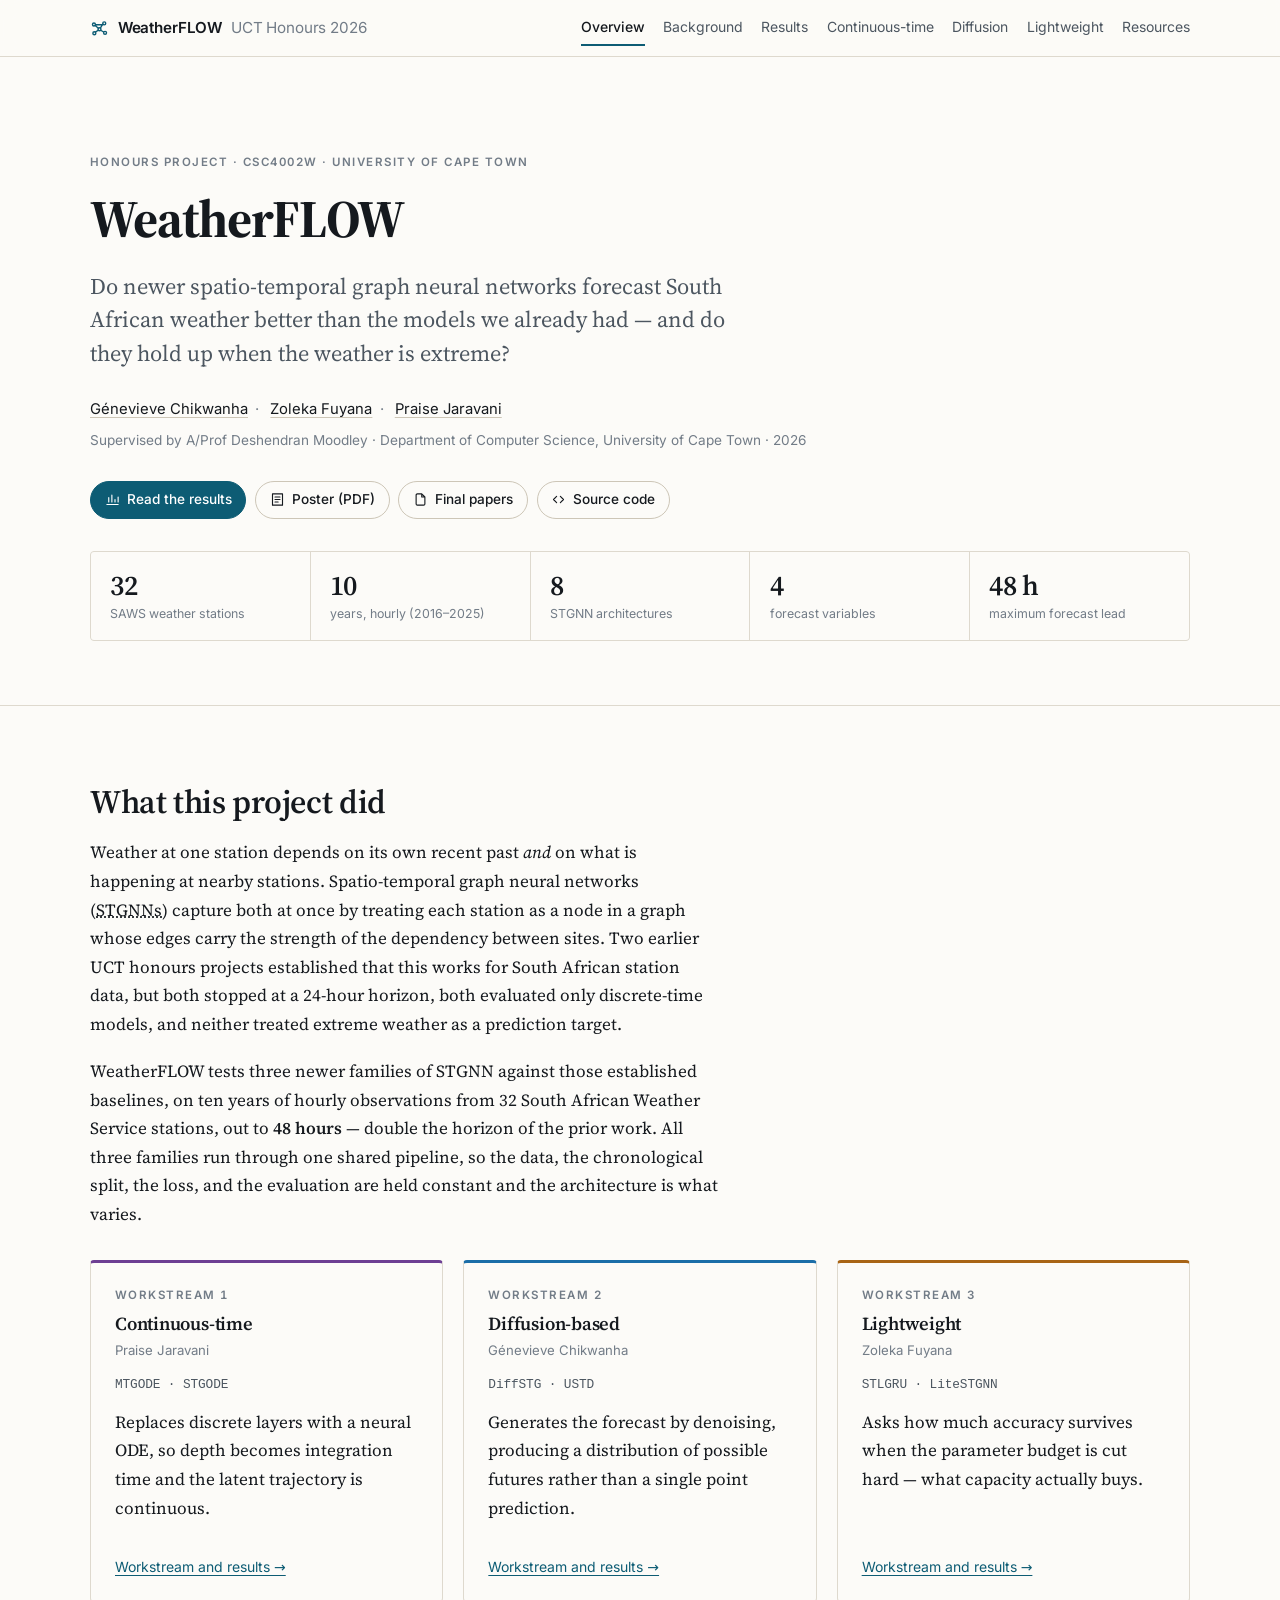
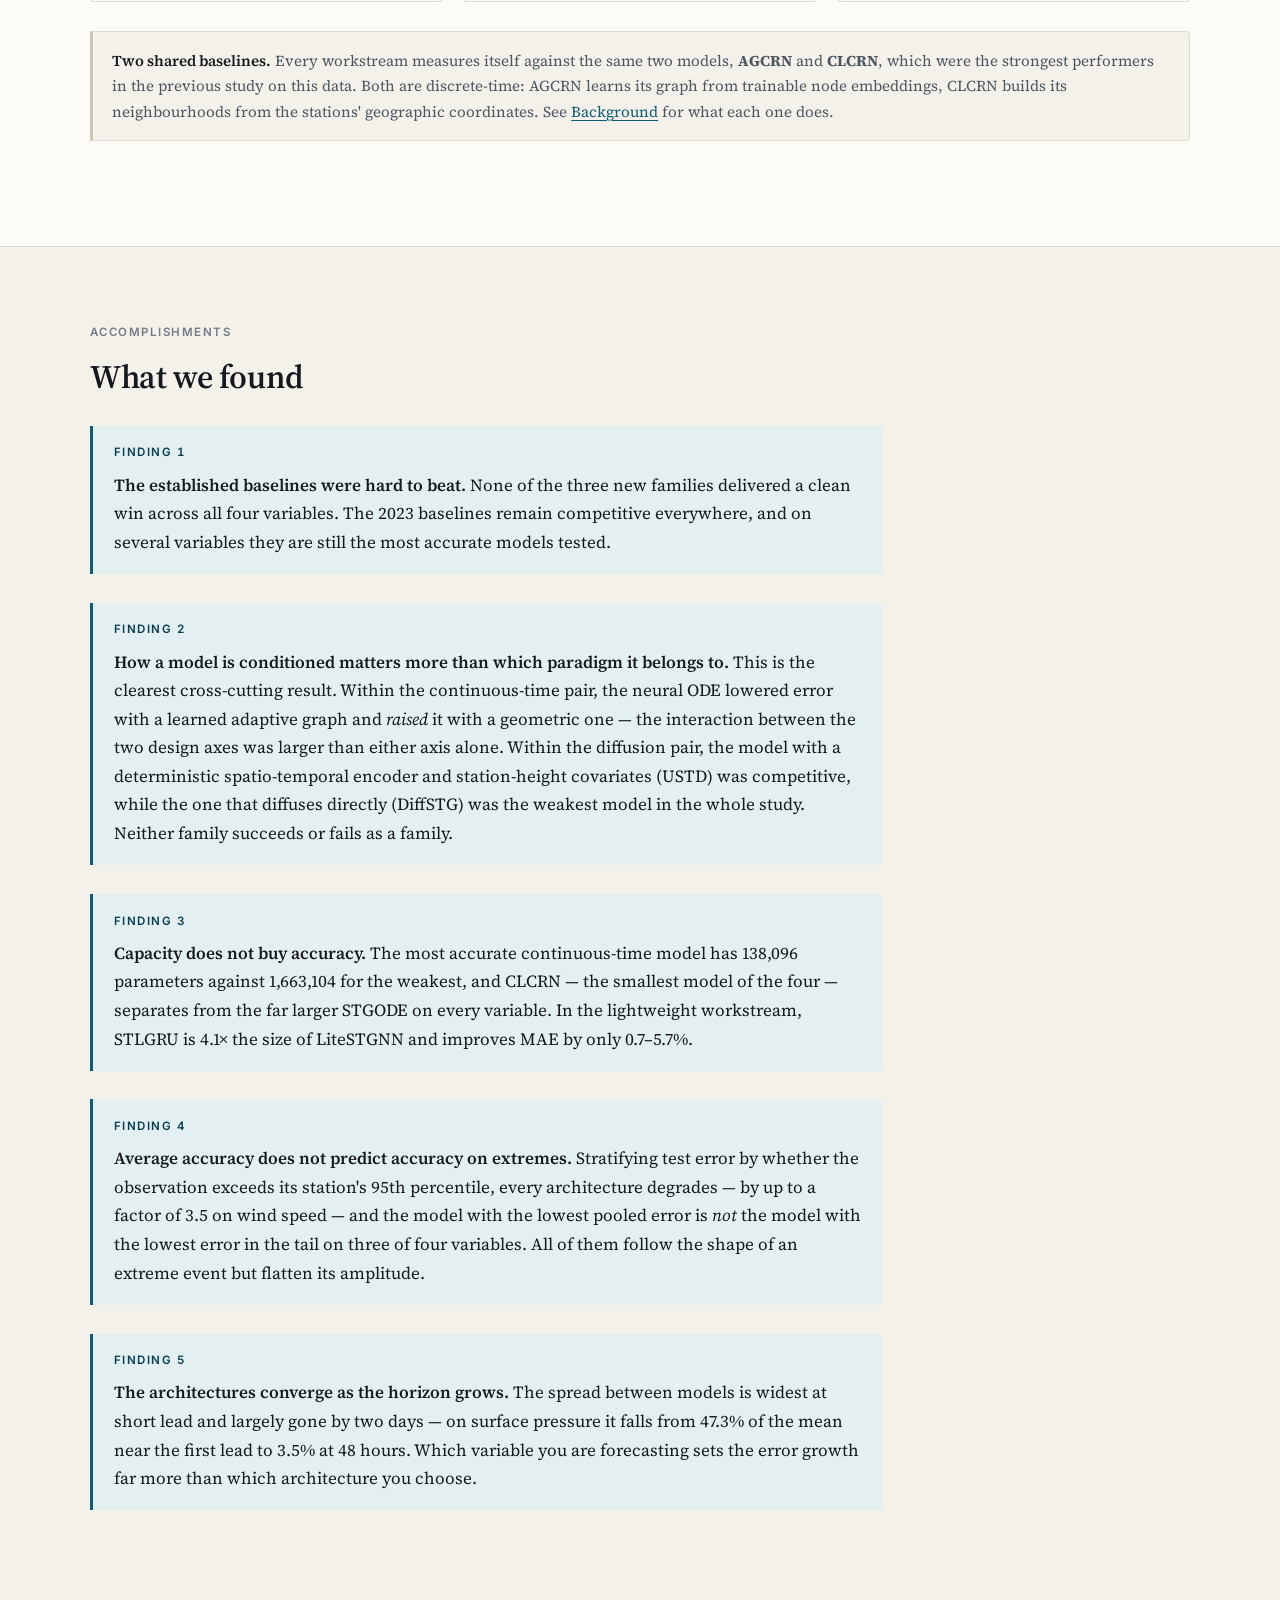
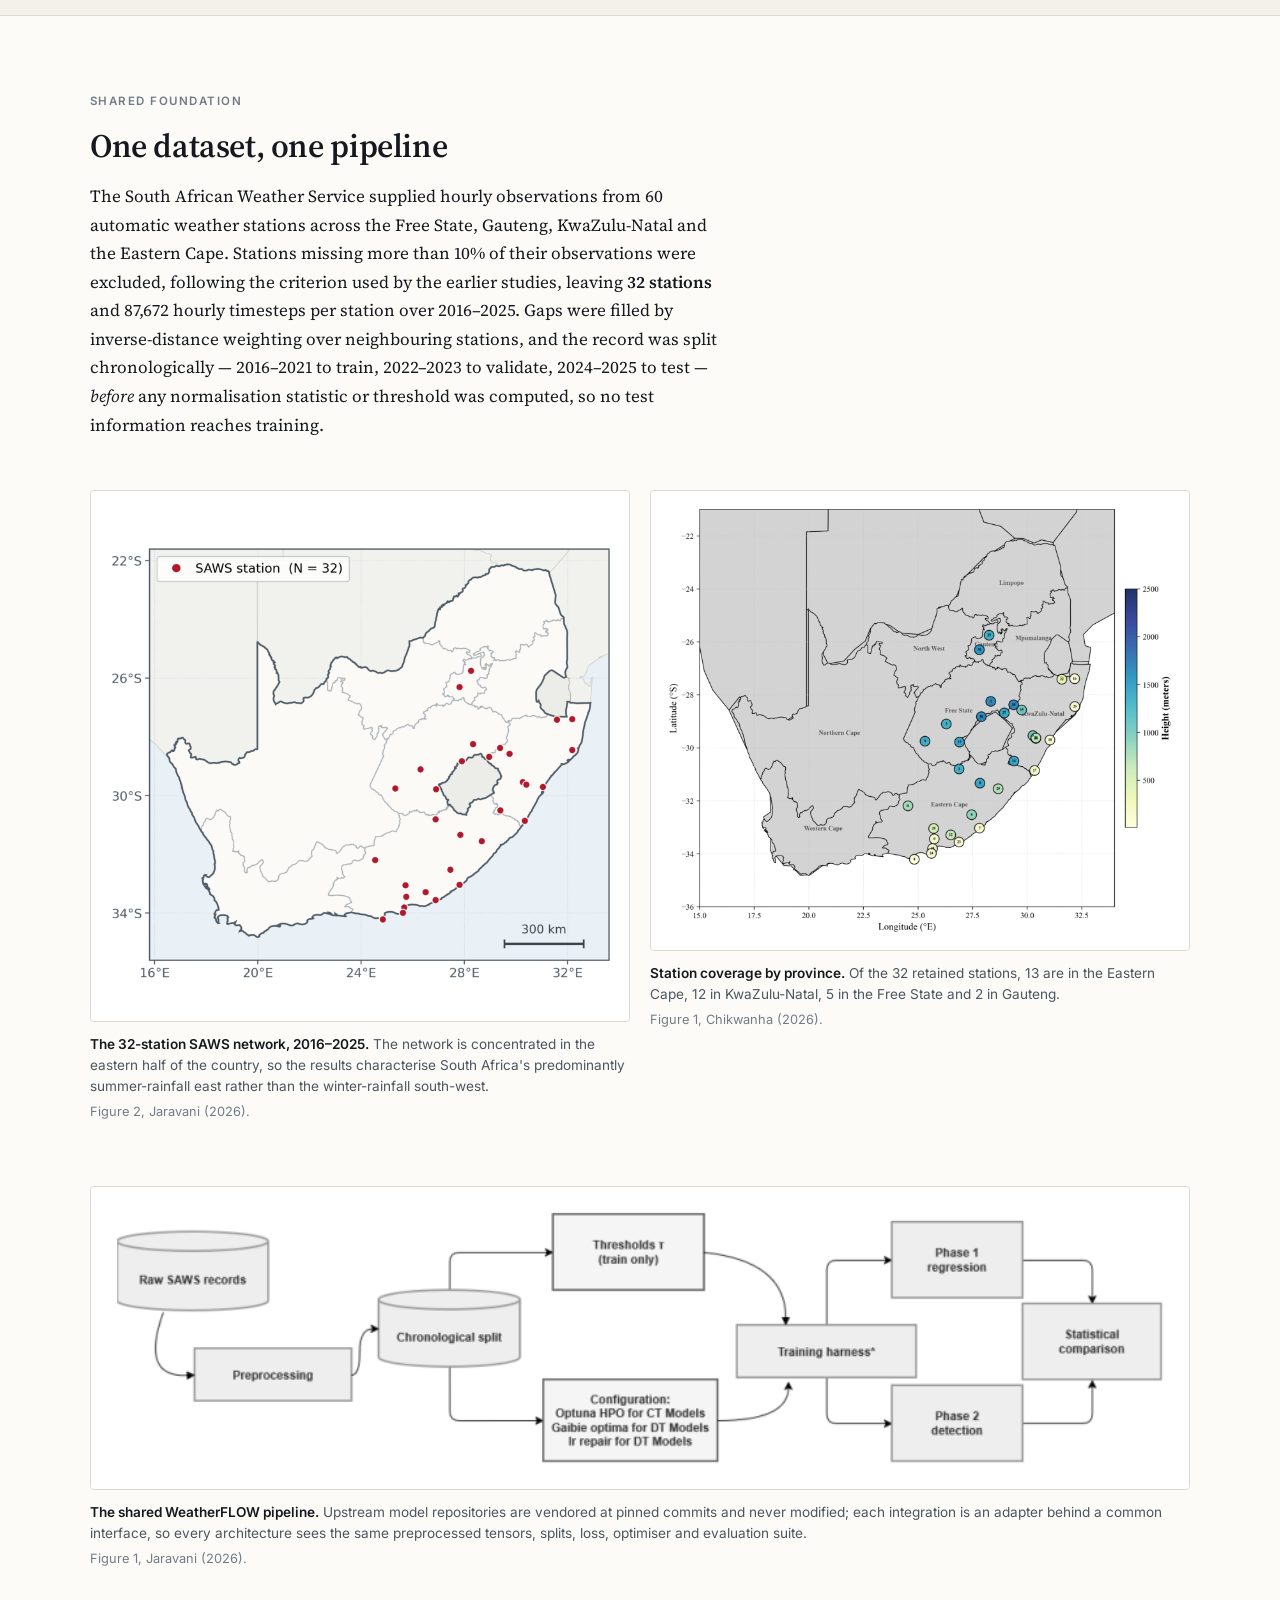
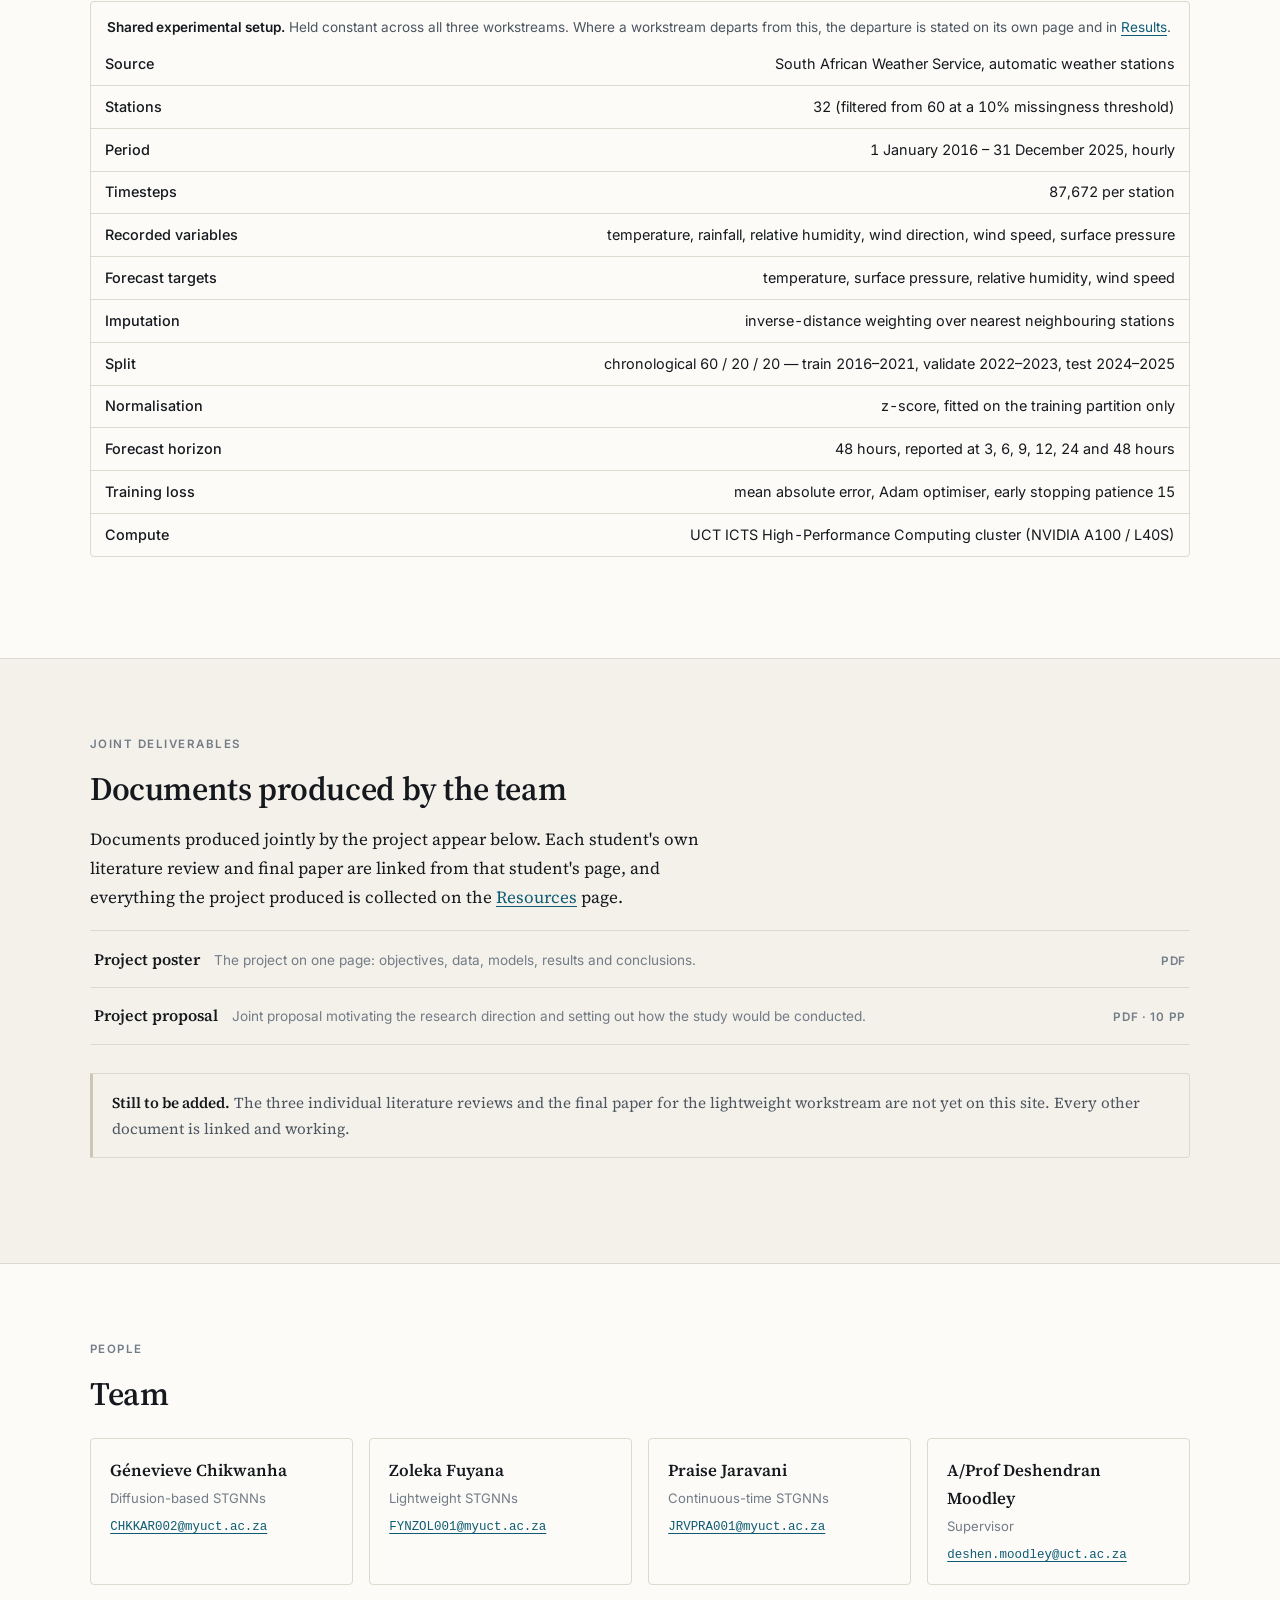
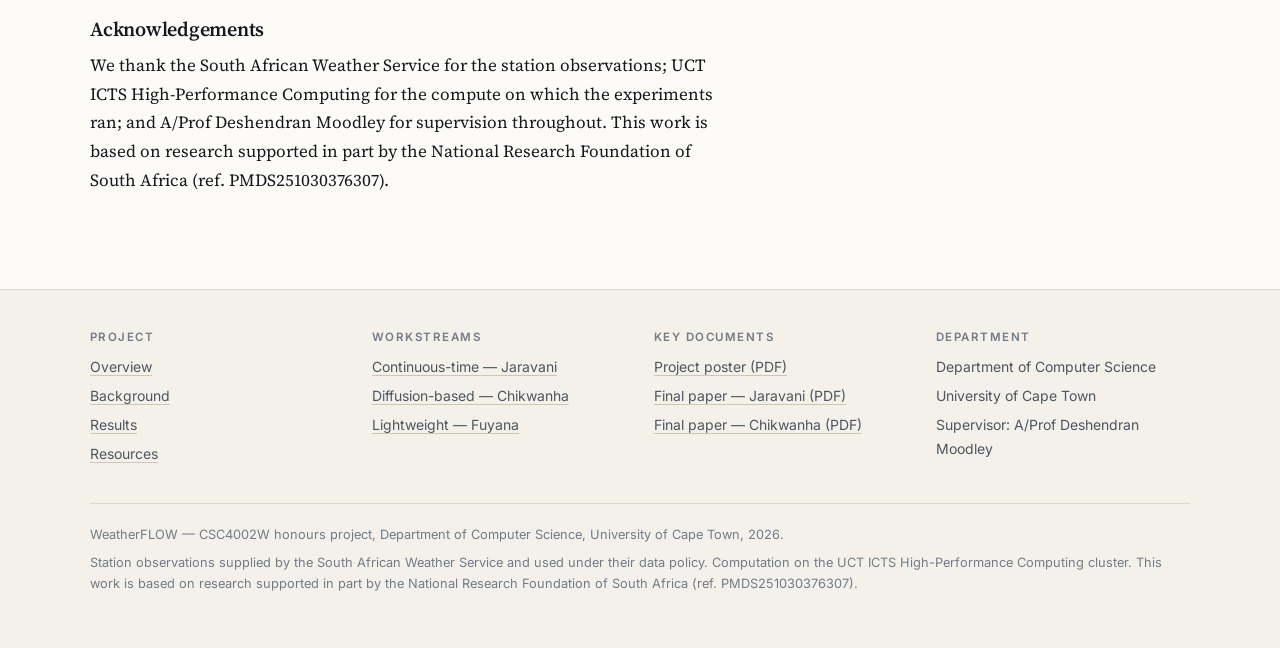
==== index.html @ 68e5608f "WeatherFLOW honours project website Seven-page static site: group overview, background and research " ====
<!DOCTYPE html>
<html lang="en">
<head>
<meta charset="utf-8">
<meta name="viewport" content="width=device-width, initial-scale=1">
<title>WeatherFLOW — Weather prediction using spatio-temporal graph neural networks</title>
<meta name="description" content="Honours project comparing continuous-time, diffusion-based and lightweight spatio-temporal graph neural networks for weather forecasting on South African weather-station data.">
<meta name="author" content="Génevieve Chikwanha, Zoleka Fuyana, Praise Jaravani">
<link rel="stylesheet" href="assets/css/main.css">
<link rel="icon" href="assets/img/favicon.svg" type="image/svg+xml">
</head>
<body>
<a class="skip-link" href="#main">Skip to content</a>
<header class="site-header">
<div class="wrap">
<a class="brand" href="index.html"><svg class="mark" viewBox="0 0 24 24" width="19" height="19" aria-hidden="true" focusable="false" fill="none" stroke="currentColor" stroke-width="1.7" stroke-linecap="round" stroke-linejoin="round"><circle cx="5" cy="7" r="1.9"/><circle cx="18" cy="5.5" r="1.9"/><circle cx="12" cy="13" r="1.9"/><circle cx="19" cy="17.5" r="1.9"/><circle cx="5.5" cy="18" r="1.9"/><path d="M6.6 8.2 10.6 11.8M16.2 6.4 13.2 11.3M13.5 14.2 17.2 16.4M10.4 14.2 6.8 16.6M6.9 7.3h9.3"/></svg><span>WeatherFLOW</span> <span class="sub">UCT&nbsp;Honours&nbsp;2026</span></a>
<nav class="site-nav" aria-label="Main">
<ul>
<li><a href="index.html" aria-current="page">Overview</a></li>
<li><a href="background.html">Background</a></li>
<li><a href="results.html">Results</a></li>
<li><a href="continuous-time.html">Continuous-time</a></li>
<li><a href="diffusion.html">Diffusion</a></li>
<li><a href="lightweight.html">Lightweight</a></li>
<li><a href="resources.html">Resources</a></li>
</ul>
</nav>
</div>
</header>
<main id="main">
<section class="hero">
<div class="wrap">
<p class="eyebrow">Honours project &middot; CSC4002W &middot; University of Cape Town</p>
<h1>WeatherFLOW</h1>
<p class="tagline">Do newer spatio-temporal graph neural networks forecast South
African weather better than the models we already had &mdash; and do they hold up
when the weather is extreme?</p>

<p class="byline">
<a href="diffusion.html">Génevieve Chikwanha</a><span class="sep">&middot;</span>
<a href="lightweight.html">Zoleka Fuyana</a><span class="sep">&middot;</span>
<a href="continuous-time.html">Praise Jaravani</a>
</p>
<p class="affil">Supervised by A/Prof Deshendran Moodley &middot; Department of
Computer Science, University of Cape Town &middot; 2026</p>

<ul class="pill-row">
<li><a class="pill primary" href="results.html">
<svg viewBox="0 0 24 24" fill="none" stroke="currentColor" stroke-width="1.8" stroke-linecap="round" stroke-linejoin="round" aria-hidden="true" focusable="false"><path d="M3 20h18M6 16V9M11 16V5M16 16v-4M21 16v-8"/></svg>
Read the results</a></li>
<li><a class="pill" href="assets/docs/weatherflow-poster.pdf">
<svg viewBox="0 0 24 24" fill="none" stroke="currentColor" stroke-width="1.8" stroke-linecap="round" stroke-linejoin="round" aria-hidden="true" focusable="false"><path d="M4 3h16v18H4zM8 8h8M8 12h8M8 16h5"/></svg>
Poster (PDF)</a></li>
<li><a class="pill" href="resources.html#papers">
<svg viewBox="0 0 24 24" fill="none" stroke="currentColor" stroke-width="1.8" stroke-linecap="round" stroke-linejoin="round" aria-hidden="true" focusable="false"><path d="M14 3H7a2 2 0 0 0-2 2v14a2 2 0 0 0 2 2h10a2 2 0 0 0 2-2V8zM14 3v5h5"/></svg>
Final papers</a></li>
<li><a class="pill" href="resources.html#code">
<svg viewBox="0 0 24 24" fill="none" stroke="currentColor" stroke-width="1.8" stroke-linecap="round" stroke-linejoin="round" aria-hidden="true" focusable="false"><path d="m9 17-5-5 5-5M15 7l5 5-5 5"/></svg>
Source code</a></li>
</ul>

<div class="stat-row">
<div class="stat"><span class="n">32</span><span class="l">SAWS weather stations</span></div>
<div class="stat"><span class="n">10</span><span class="l">years, hourly (2016&ndash;2025)</span></div>
<div class="stat"><span class="n">8</span><span class="l">STGNN architectures</span></div>
<div class="stat"><span class="n">4</span><span class="l">forecast variables</span></div>
<div class="stat"><span class="n">48 h</span><span class="l">maximum forecast lead</span></div>
</div>
</div>
</section>

<section>
<div class="wrap">
<div class="prose">
<h2>What this project did</h2>
<p>Weather at one station depends on its own recent past <em>and</em> on what is
happening at nearby stations. Spatio-temporal graph neural networks
(<abbr title="spatio-temporal graph neural networks">STGNNs</abbr>) capture both
at once by treating each station as a node in a graph whose edges carry the
strength of the dependency between sites. Two earlier UCT honours projects
established that this works for South African station data, but both stopped at
a 24-hour horizon, both evaluated only discrete-time models, and neither treated
extreme weather as a prediction target.</p>

<p>WeatherFLOW tests three newer families of STGNN against those established
baselines, on ten years of hourly observations from 32 South African Weather
Service stations, out to <strong>48 hours</strong> &mdash; double the horizon of
the prior work. All three families run through one shared pipeline, so the data,
the chronological split, the loss, and the evaluation are held constant and the
architecture is what varies.</p>
</div>

<div class="grid three" style="margin-top:2rem">
<article class="card work ct">
<p class="eyebrow" style="margin-bottom:.5rem">Workstream 1</p>
<h3>Continuous-time</h3>
<p class="who">Praise Jaravani</p>
<p class="models">MTGODE &middot; STGODE</p>
<p>Replaces discrete layers with a neural ODE, so depth becomes integration time
and the latent trajectory is continuous.</p>
<p class="more"><a href="continuous-time.html">Workstream and results &rarr;</a></p>
</article>

<article class="card work diff">
<p class="eyebrow" style="margin-bottom:.5rem">Workstream 2</p>
<h3>Diffusion-based</h3>
<p class="who">Génevieve Chikwanha</p>
<p class="models">DiffSTG &middot; USTD</p>
<p>Generates the forecast by denoising, producing a distribution of possible
futures rather than a single point prediction.</p>
<p class="more"><a href="diffusion.html">Workstream and results &rarr;</a></p>
</article>

<article class="card work light">
<p class="eyebrow" style="margin-bottom:.5rem">Workstream 3</p>
<h3>Lightweight</h3>
<p class="who">Zoleka Fuyana</p>
<p class="models">STLGRU &middot; LiteSTGNN</p>
<p>Asks how much accuracy survives when the parameter budget is cut hard &mdash;
what capacity actually buys.</p>
<p class="more"><a href="lightweight.html">Workstream and results &rarr;</a></p>
</article>
</div>

<div class="note">
<p><strong>Two shared baselines.</strong> Every workstream measures itself against
the same two models, <b>AGCRN</b> and <b>CLCRN</b>, which were the strongest
performers in the previous study on this data. Both are discrete-time: AGCRN
learns its graph from trainable node embeddings, CLCRN builds its neighbourhoods
from the stations' geographic coordinates. See
<a href="background.html#baselines">Background</a> for what each one does.</p>
</div>
</div>
</section>

<section class="band">
<div class="wrap">
<p class="eyebrow">Accomplishments</p>
<h2>What we found</h2>
<div class="prose-wide">

<div class="finding">
<p class="eyebrow">Finding 1</p>
<p><strong>The established baselines were hard to beat.</strong> None of the three
new families delivered a clean win across all four variables. The 2023
baselines remain competitive everywhere, and on several variables they are still
the most accurate models tested.</p>
</div>

<div class="finding">
<p class="eyebrow">Finding 2</p>
<p><strong>How a model is conditioned matters more than which paradigm it
belongs to.</strong> This is the clearest cross-cutting result. Within the
continuous-time pair, the neural ODE lowered error with a learned adaptive graph
and <em>raised</em> it with a geometric one &mdash; the interaction between the two
design axes was larger than either axis alone. Within the diffusion pair, the
model with a deterministic spatio-temporal encoder and station-height covariates
(USTD) was competitive, while the one that diffuses directly (DiffSTG) was the
weakest model in the whole study. Neither family succeeds or fails as a family.</p>
</div>

<div class="finding">
<p class="eyebrow">Finding 3</p>
<p><strong>Capacity does not buy accuracy.</strong> The most accurate
continuous-time model has 138,096 parameters against 1,663,104 for the weakest,
and CLCRN &mdash; the smallest model of the four &mdash; separates from the far
larger STGODE on every variable. In the lightweight workstream, STLGRU is 4.1&times;
the size of LiteSTGNN and improves MAE by only 0.7&ndash;5.7%.</p>
</div>

<div class="finding">
<p class="eyebrow">Finding 4</p>
<p><strong>Average accuracy does not predict accuracy on extremes.</strong>
Stratifying test error by whether the observation exceeds its station's 95th
percentile, every architecture degrades &mdash; by up to a factor of 3.5 on wind
speed &mdash; and the model with the lowest pooled error is <em>not</em> the model
with the lowest error in the tail on three of four variables. All of them follow
the shape of an extreme event but flatten its amplitude.</p>
</div>

<div class="finding">
<p class="eyebrow">Finding 5</p>
<p><strong>The architectures converge as the horizon grows.</strong> The spread
between models is widest at short lead and largely gone by two days &mdash; on
surface pressure it falls from 47.3% of the mean near the first lead to 3.5% at
48 hours. Which variable you are forecasting sets the error growth far more than
which architecture you choose.</p>
</div>

</div>
</div>
</section>

<section>
<div class="wrap">
<p class="eyebrow">Shared foundation</p>
<h2>One dataset, one pipeline</h2>
<div class="prose">
<p>The South African Weather Service supplied hourly observations from 60
automatic weather stations across the Free State, Gauteng, KwaZulu-Natal and the
Eastern Cape. Stations missing more than 10% of their observations were excluded,
following the criterion used by the earlier studies, leaving <strong>32
stations</strong> and 87,672 hourly timesteps per station over 2016&ndash;2025.
Gaps were filled by inverse-distance weighting over neighbouring stations, and
the record was split chronologically &mdash; 2016&ndash;2021 to train,
2022&ndash;2023 to validate, 2024&ndash;2025 to test &mdash; <em>before</em> any
normalisation statistic or threshold was computed, so no test information reaches
training.</p>
</div>

<div class="grid two">
<figure>
<img src="assets/img/figures/jaravani-fig2.png" width="842" height="830"
  alt="Map of South Africa with 32 weather-station markers concentrated in the eastern half of the country, across the Free State, Gauteng, KwaZulu-Natal and the Eastern Cape.">
<figcaption><b>The 32-station SAWS network, 2016&ndash;2025.</b> The network is
concentrated in the eastern half of the country, so the results characterise
South Africa's predominantly summer-rainfall east rather than the winter-rainfall
south-west.
<span class="src">Figure 2, Jaravani (2026).</span></figcaption>
</figure>

<figure>
<img src="assets/img/figures/chikwanha-fig1.png" width="842" height="719"
  alt="Map showing the provinces covered by the SAWS dataset with each retained weather station marked.">
<figcaption><b>Station coverage by province.</b> Of the 32 retained stations, 13
are in the Eastern Cape, 12 in KwaZulu-Natal, 5 in the Free State and 2 in
Gauteng.
<span class="src">Figure 1, Chikwanha (2026).</span></figcaption>
</figure>
</div>

<figure>
<img src="assets/img/figures/jaravani-fig1.png" width="842" height="232"
  alt="Flow diagram: raw SAWS records feed preprocessing, then a chronological split, which feeds both extreme-event thresholds computed on training data only and model configuration, both of which feed a shared training harness that runs Phase 1 regression and Phase 2 detection before statistical comparison.">
<figcaption><b>The shared WeatherFLOW pipeline.</b> Upstream model repositories
are vendored at pinned commits and never modified; each integration is an adapter
behind a common interface, so every architecture sees the same preprocessed
tensors, splits, loss, optimiser and evaluation suite.
<span class="src">Figure 1, Jaravani (2026).</span></figcaption>
</figure>

<div class="table-scroll">
<table>
<caption><b>Shared experimental setup.</b> Held constant across all three
workstreams. Where a workstream departs from this, the departure is stated on
its own page and in <a href="results.html#protocols">Results</a>.</caption>
<tbody>
<tr><th scope="row">Source</th><td>South African Weather Service, automatic weather stations</td></tr>
<tr><th scope="row">Stations</th><td>32 (filtered from 60 at a 10% missingness threshold)</td></tr>
<tr><th scope="row">Period</th><td>1 January 2016 &ndash; 31 December 2025, hourly</td></tr>
<tr><th scope="row">Timesteps</th><td>87,672 per station</td></tr>
<tr><th scope="row">Recorded variables</th><td>temperature, rainfall, relative humidity, wind direction, wind speed, surface pressure</td></tr>
<tr><th scope="row">Forecast targets</th><td>temperature, surface pressure, relative humidity, wind speed</td></tr>
<tr><th scope="row">Imputation</th><td>inverse-distance weighting over nearest neighbouring stations</td></tr>
<tr><th scope="row">Split</th><td>chronological 60 / 20 / 20 &mdash; train 2016&ndash;2021, validate 2022&ndash;2023, test 2024&ndash;2025</td></tr>
<tr><th scope="row">Normalisation</th><td>z-score, fitted on the training partition only</td></tr>
<tr><th scope="row">Forecast horizon</th><td>48 hours, reported at 3, 6, 9, 12, 24 and 48 hours</td></tr>
<tr><th scope="row">Training loss</th><td>mean absolute error, Adam optimiser, early stopping patience 15</td></tr>
<tr><th scope="row">Compute</th><td>UCT ICTS High-Performance Computing cluster (NVIDIA A100 / L40S)</td></tr>
</tbody>
</table>
</div>
</div>
</section>

<section class="band" id="documents">
<div class="wrap">
<p class="eyebrow">Joint deliverables</p>
<h2>Documents produced by the team</h2>
<div class="prose">
<p>Documents produced jointly by the project appear below. Each student's own
literature review and final paper are linked from that student's page, and
everything the project produced is collected on the
<a href="resources.html">Resources</a> page.</p>
</div>

<ul class="doclist">
<li><a href="assets/docs/weatherflow-poster.pdf">
  <span class="t">Project poster</span>
  <span class="d">The project on one page: objectives, data, models, results and conclusions.</span>
  <span class="meta">PDF</span></a></li>
<li><a href="assets/docs/project-proposal.pdf">
  <span class="t">Project proposal</span>
  <span class="d">Joint proposal motivating the research direction and setting out how the study would be conducted.</span>
  <span class="meta">PDF &middot; 10 pp</span></a></li>
</ul>

<div class="note">
<p><strong>Still to be added.</strong> The three individual literature reviews
and the final paper for the lightweight workstream are not yet on this site.
Every other document is linked and working.</p>
</div>
</div>
</section>

<section id="team">
<div class="wrap">
<p class="eyebrow">People</p>
<h2>Team</h2>
<ul class="people">
<li><span class="nm">Génevieve Chikwanha</span>
    <span class="rl">Diffusion-based STGNNs</span>
    <a class="em" href="mailto:CHKKAR002@myuct.ac.za">CHKKAR002@myuct.ac.za</a></li>
<li><span class="nm">Zoleka Fuyana</span>
    <span class="rl">Lightweight STGNNs</span>
    <a class="em" href="mailto:FYNZOL001@myuct.ac.za">FYNZOL001@myuct.ac.za</a></li>
<li><span class="nm">Praise Jaravani</span>
    <span class="rl">Continuous-time STGNNs</span>
    <a class="em" href="mailto:JRVPRA001@myuct.ac.za">JRVPRA001@myuct.ac.za</a></li>
<li><span class="nm">A/Prof Deshendran Moodley</span>
    <span class="rl">Supervisor</span>
    <a class="em" href="mailto:deshen.moodley@uct.ac.za">deshen.moodley@uct.ac.za</a></li>
</ul>

<div class="prose" style="margin-top:2rem">
<h3>Acknowledgements</h3>
<p>We thank the South African Weather Service for the station observations; UCT
ICTS High-Performance Computing for the compute on which the experiments ran; and
A/Prof Deshendran Moodley for supervision throughout. This work is based on
research supported in part by the National Research Foundation of South Africa
(ref. PMDS251030376307).</p>
</div>
</div>
</section>
</main>
<footer class="site-footer">
<div class="wrap">
<div class="cols">
<div>
<h2>Project</h2>
<ul>
<li><a href="index.html">Overview</a></li>
<li><a href="background.html">Background</a></li>
<li><a href="results.html">Results</a></li>
<li><a href="resources.html">Resources</a></li>
</ul>
</div>
<div>
<h2>Workstreams</h2>
<ul>
<li><a href="continuous-time.html">Continuous-time &mdash; Jaravani</a></li>
<li><a href="diffusion.html">Diffusion-based &mdash; Chikwanha</a></li>
<li><a href="lightweight.html">Lightweight &mdash; Fuyana</a></li>
</ul>
</div>
<div>
<h2>Key documents</h2>
<ul>
<li><a href="assets/docs/weatherflow-poster.pdf">Project poster (PDF)</a></li>
<li><a href="assets/docs/final-paper-jaravani.pdf">Final paper &mdash; Jaravani (PDF)</a></li>
<li><a href="assets/docs/final-paper-chikwanha.pdf">Final paper &mdash; Chikwanha (PDF)</a></li>
</ul>
</div>
<div>
<h2>Department</h2>
<ul>
<li>Department of Computer Science</li>
<li>University of Cape Town</li>
<li>Supervisor: A/Prof Deshendran Moodley</li>
</ul>
</div>
</div>
<div class="colophon">
<p>WeatherFLOW &mdash; CSC4002W honours project, Department of Computer Science,
University of Cape Town, 2026.</p>
<p>Station observations supplied by the South African Weather Service and used
under their data policy. Computation on the UCT ICTS High-Performance Computing
cluster. This work is based on research supported in part by the National
Research Foundation of South Africa (ref. PMDS251030376307).</p>
</div>
</div>
</footer>
</body>
</html>
---- assets/css/main.css ----
@charset "utf-8";
/* ==========================================================================
   WeatherFLOW — Honours Project website
   University of Cape Town, Department of Computer Science, 2026
   Hand-written stylesheet. No frameworks, no external requests.
   ========================================================================== */

/* --------------------------------------------------------------- fonts -- */
@font-face {
  font-family: "Source Serif 4";
  font-style: normal;
  font-weight: 400 700;
  font-display: swap;
  src: url("../fonts/source-serif-4-normal-400-latin.woff2") format("woff2");
  unicode-range: U+0000-00FF, U+0131, U+0152-0153, U+02BB-02BC, U+02C6, U+02DA,
    U+02DC, U+0304, U+0308, U+0329, U+2000-206F, U+20AC, U+2122, U+2191, U+2193,
    U+2212, U+2215, U+FEFF, U+FFFD;
}
@font-face {
  font-family: "Source Serif 4";
  font-style: normal;
  font-weight: 400 700;
  font-display: swap;
  src: url("../fonts/source-serif-4-normal-400-ext.woff2") format("woff2");
  unicode-range: U+0100-02BA, U+02BD-02C5, U+02C7-02CC, U+02CE-02D7, U+02DD-02FF,
    U+0304, U+0308, U+0329, U+1D00-1DBF, U+1E00-1E9F, U+1EF2-1EFF, U+2020,
    U+20A0-20AB, U+20AD-20C0, U+2113, U+2C60-2C7F, U+A720-A7FF;
}
@font-face {
  font-family: "Source Serif 4";
  font-style: italic;
  font-weight: 400 700;
  font-display: swap;
  src: url("../fonts/source-serif-4-italic-400-latin.woff2") format("woff2");
  unicode-range: U+0000-00FF, U+0131, U+0152-0153, U+02BB-02BC, U+02C6, U+02DA,
    U+02DC, U+0304, U+0308, U+0329, U+2000-206F, U+20AC, U+2122, U+2191, U+2193,
    U+2212, U+2215, U+FEFF, U+FFFD;
}
@font-face {
  font-family: "Source Serif 4";
  font-style: italic;
  font-weight: 400 700;
  font-display: swap;
  src: url("../fonts/source-serif-4-italic-400-ext.woff2") format("woff2");
  unicode-range: U+0100-02BA, U+02BD-02C5, U+02C7-02CC, U+02CE-02D7, U+02DD-02FF,
    U+0304, U+0308, U+0329, U+1D00-1DBF, U+1E00-1E9F, U+1EF2-1EFF, U+2020,
    U+20A0-20AB, U+20AD-20C0, U+2113, U+2C60-2C7F, U+A720-A7FF;
}
@font-face {
  font-family: "Inter";
  font-style: normal;
  font-weight: 400 600;
  font-display: swap;
  src: url("../fonts/inter-normal-400-latin.woff2") format("woff2");
  unicode-range: U+0000-00FF, U+0131, U+0152-0153, U+02BB-02BC, U+02C6, U+02DA,
    U+02DC, U+0304, U+0308, U+0329, U+2000-206F, U+20AC, U+2122, U+2191, U+2193,
    U+2212, U+2215, U+FEFF, U+FFFD;
}
@font-face {
  font-family: "Inter";
  font-style: normal;
  font-weight: 400 600;
  font-display: swap;
  src: url("../fonts/inter-normal-400-ext.woff2") format("woff2");
  unicode-range: U+0100-02BA, U+02BD-02C5, U+02C7-02CC, U+02CE-02D7, U+02DD-02FF,
    U+0304, U+0308, U+0329, U+1D00-1DBF, U+1E00-1E9F, U+1EF2-1EFF, U+2020,
    U+20A0-20AB, U+20AD-20C0, U+2113, U+2C60-2C7F, U+A720-A7FF;
}

/* --------------------------------------------------------------- tokens -- */
:root {
  --serif: "Source Serif 4", ui-serif, Georgia, "Iowan Old Style", Palatino, serif;
  --sans: "Inter", ui-sans-serif, system-ui, -apple-system, "Segoe UI", Roboto,
    "Helvetica Neue", Arial, sans-serif;
  --mono: ui-monospace, SFMono-Regular, "SF Mono", Menlo, Consolas, monospace;

  --paper: #fcfbf8;
  --paper-2: #f4f1ea;
  --paper-3: #ebe7dd;
  --ink: #15191e;
  --ink-2: #4c5660;
  --ink-3: #727c87;
  --rule: #ded9ce;
  --rule-2: #cdc6b7;

  --accent: #0d5c74;
  --accent-ink: #083f50;
  --accent-wash: #e4eff2;

  /* workstream identities — matched to the colours used in the papers */
  --ct: #6d3f93;         /* continuous-time   (learned adaptive graph) */
  --ct-wash: #f0e9f6;
  --diff: #1b6ea8;       /* diffusion-based */
  --diff-wash: #e5eff7;
  --light: #a86415;      /* lightweight */
  --light-wash: #f8eedd;
  --base: #157a6e;       /* shared baselines */
  --base-wash: #e3f1ef;

  --measure: 70ch;
  --wide: 1180px;
  --radius: 4px;
  --shadow: 0 1px 2px rgba(20, 25, 30, .05), 0 6px 20px -12px rgba(20, 25, 30, .22);
}

@media (prefers-color-scheme: dark) {
  :root {
    --paper: #14171a;
    --paper-2: #1b1f23;
    --paper-3: #23282d;
    --ink: #ecebe7;
    --ink-2: #a8b1b9;
    --ink-3: #7d868e;
    --rule: #2d3339;
    --rule-2: #3c434a;
    --accent: #5fb6cf;
    --accent-ink: #9ad4e6;
    --accent-wash: #16303a;
    --ct: #b78fd8;        --ct-wash: #2a2034;
    --diff: #6fb0e0;      --diff-wash: #16293a;
    --light: #dba25c;      --light-wash: #342a18;
    --base: #5cc0b1;      --base-wash: #15302c;
    --shadow: 0 1px 2px rgba(0, 0, 0, .4), 0 6px 20px -12px rgba(0, 0, 0, .7);
  }
}

/* ----------------------------------------------------------------- base -- */
*, *::before, *::after { box-sizing: border-box; }

html { -webkit-text-size-adjust: 100%; scroll-behavior: smooth; scroll-padding-top: 5.5rem; }
@media (prefers-reduced-motion: reduce) { html { scroll-behavior: auto; } }

body {
  margin: 0;
  background: var(--paper);
  color: var(--ink);
  font-family: var(--serif);
  font-size: 1.0625rem;
  line-height: 1.68;
  font-variant-numeric: oldstyle-nums proportional-nums;
  text-rendering: optimizeLegibility;
  -webkit-font-smoothing: antialiased;
}

h1, h2, h3, h4 {
  font-family: var(--serif);
  line-height: 1.22;
  font-weight: 600;
  letter-spacing: -0.012em;
  margin: 0 0 .5em;
  text-wrap: balance;
}
h1 { font-size: clamp(2.1rem, 1.5rem + 2.6vw, 3.3rem); font-weight: 700; letter-spacing: -0.022em; }
h2 { font-size: clamp(1.55rem, 1.25rem + 1.2vw, 2.05rem); margin-top: 0; }
h3 { font-size: 1.25rem; }
h4 { font-size: 1.0625rem; font-family: var(--sans); font-weight: 600; letter-spacing: 0; }

p, ul, ol, dl { margin: 0 0 1.1em; }
ul, ol { padding-left: 1.35em; }
li { margin-bottom: .35em; }
li::marker { color: var(--ink-3); }

a { color: var(--accent); text-decoration-thickness: 1px; text-underline-offset: 2.5px; }
a:hover { color: var(--accent-ink); }
a:focus-visible, button:focus-visible, summary:focus-visible {
  outline: 2px solid var(--accent);
  outline-offset: 3px;
  border-radius: 2px;
}

strong { font-weight: 600; }
abbr[title] { text-decoration: underline dotted; cursor: help; }
code, kbd, samp { font-family: var(--mono); font-size: .875em; }
hr { border: 0; border-top: 1px solid var(--rule); margin: 2.5rem 0; }
img { max-width: 100%; height: auto; }

.visually-hidden {
  position: absolute; width: 1px; height: 1px; padding: 0; margin: -1px;
  overflow: hidden; clip: rect(0 0 0 0); white-space: nowrap; border: 0;
}

.skip-link {
  position: absolute; left: .5rem; top: -4rem; z-index: 100;
  background: var(--accent); color: #fff; padding: .6rem 1rem;
  border-radius: var(--radius); font-family: var(--sans); font-size: .9rem;
  transition: top .15s ease;
}
.skip-link:focus { top: .5rem; color: #fff; }

/* --------------------------------------------------------------- layout -- */
.wrap { width: 100%; max-width: var(--wide); margin-inline: auto; padding-inline: clamp(1.1rem, 4vw, 2.5rem); }
.prose { max-width: var(--measure); }
.prose-wide { max-width: 88ch; }

section { padding-block: clamp(2.75rem, 6vw, 4.75rem); }
section + section { border-top: 1px solid var(--rule); }
.band { background: var(--paper-2); }

.lede {
  font-size: 1.2rem;
  line-height: 1.6;
  color: var(--ink-2);
}

.eyebrow {
  font-family: var(--sans);
  font-size: .72rem;
  font-weight: 600;
  letter-spacing: .13em;
  text-transform: uppercase;
  color: var(--ink-3);
  margin: 0 0 .9rem;
  font-variant-numeric: lining-nums tabular-nums;
}

/* ------------------------------------------------------------------ nav -- */
.site-header {
  position: sticky; top: 0; z-index: 50;
  background: color-mix(in srgb, var(--paper) 88%, transparent);
  backdrop-filter: saturate(1.6) blur(10px);
  -webkit-backdrop-filter: saturate(1.6) blur(10px);
  border-bottom: 1px solid var(--rule);
}
@supports not (backdrop-filter: blur(1px)) { .site-header { background: var(--paper); } }

.site-header .wrap {
  display: flex; align-items: center; gap: 1.5rem;
  min-height: 3.5rem; flex-wrap: wrap;
}

.brand {
  font-family: var(--sans); font-weight: 600; font-size: .95rem;
  letter-spacing: -.01em; color: var(--ink); text-decoration: none;
  display: inline-flex; align-items: center; gap: .55rem; white-space: nowrap;
}
.brand:hover { color: var(--ink); }
.brand .mark { color: var(--accent); display: inline-flex; }
.brand .sub { color: var(--ink-3); font-weight: 400; }

.site-nav ul {
  list-style: none; margin: 0; padding: 0;
  display: flex; flex-wrap: wrap; gap: .25rem 1.15rem;
}
.site-nav li { margin: 0; }
.site-nav a {
  font-family: var(--sans); font-size: .875rem; color: var(--ink-2);
  text-decoration: none; padding: .35rem 0; display: inline-block;
  border-bottom: 2px solid transparent;
}
.site-nav a:hover { color: var(--ink); border-bottom-color: var(--rule-2); }
.site-nav a[aria-current="page"] { color: var(--ink); border-bottom-color: var(--accent); font-weight: 500; }
.site-nav { margin-left: auto; }

/* ----------------------------------------------------------------- hero -- */
.hero { padding-block: clamp(3rem, 8vw, 6rem) clamp(2.5rem, 5vw, 4rem); }
.hero h1 { margin-bottom: .35em; }
.hero .tagline {
  font-size: clamp(1.1rem, .95rem + .7vw, 1.4rem);
  color: var(--ink-2); max-width: 58ch; margin-bottom: 1.6rem;
  line-height: 1.5;
}

.byline {
  font-family: var(--sans); font-size: .925rem; color: var(--ink-2);
  margin-bottom: .4rem; line-height: 1.8;
}
.byline a { color: var(--ink); text-decoration-color: var(--rule-2); }
.byline .sep { color: var(--ink-3); margin-inline: .45rem; }
.affil { font-family: var(--sans); font-size: .85rem; color: var(--ink-3); margin-bottom: 1.8rem; }

/* --------------------------------------------------------------- chiclets */
.pill-row { display: flex; flex-wrap: wrap; gap: .55rem; margin: 0 0 1.2rem; padding: 0; list-style: none; }
.pill-row li { margin: 0; }

.pill {
  display: inline-flex; align-items: center; gap: .45rem;
  font-family: var(--sans); font-size: .85rem; font-weight: 500;
  padding: .42rem .85rem; border-radius: 100px;
  border: 1px solid var(--rule-2); color: var(--ink);
  background: var(--paper); text-decoration: none;
  transition: border-color .12s ease, background .12s ease;
}
.pill:hover { border-color: var(--accent); background: var(--accent-wash); color: var(--accent-ink); }
.pill svg { width: 15px; height: 15px; flex: none; }
.pill.primary { background: var(--accent); border-color: var(--accent); color: #fff; }
.pill.primary:hover { background: var(--accent-ink); border-color: var(--accent-ink); color: #fff; }

.tag {
  display: inline-block; font-family: var(--sans); font-size: .7rem; font-weight: 600;
  letter-spacing: .07em; text-transform: uppercase; padding: .22rem .5rem;
  border-radius: 3px; background: var(--paper-3); color: var(--ink-2);
  font-variant-numeric: lining-nums;
}
.tag.ct     { background: var(--ct-wash);    color: var(--ct); }
.tag.diff   { background: var(--diff-wash);  color: var(--diff); }
.tag.light  { background: var(--light-wash); color: var(--light); }
.tag.base   { background: var(--base-wash);  color: var(--base); }

/* ---------------------------------------------------------------- stats -- */
.stat-row {
  display: grid; gap: 1px; margin: 2rem 0 0;
  grid-template-columns: repeat(auto-fit, minmax(150px, 1fr));
  background: var(--rule); border: 1px solid var(--rule); border-radius: var(--radius);
  overflow: hidden;
}
.stat { background: var(--paper); padding: 1.1rem 1.2rem; }
.band .stat { background: var(--paper-2); }
.stat .n {
  display: block; font-size: 1.75rem; font-weight: 600; line-height: 1.1;
  font-variant-numeric: lining-nums tabular-nums; letter-spacing: -.02em;
}
.stat .l {
  display: block; font-family: var(--sans); font-size: .775rem; color: var(--ink-3);
  margin-top: .3rem; line-height: 1.4;
}

/* ---------------------------------------------------------------- cards -- */
.grid { display: grid; gap: 1.25rem; }
.grid.two   { grid-template-columns: repeat(auto-fit, minmax(290px, 1fr)); }
.grid.three { grid-template-columns: repeat(auto-fit, minmax(260px, 1fr)); }

.card {
  background: var(--paper); border: 1px solid var(--rule);
  border-radius: var(--radius); padding: 1.4rem 1.5rem;
  display: flex; flex-direction: column;
}
.band .card { background: var(--paper); }
.card h3 { margin-bottom: .4rem; font-size: 1.15rem; }
.card p:last-child { margin-bottom: 0; }
.card .more { margin-top: auto; padding-top: .9rem; font-family: var(--sans); font-size: .875rem; }

.card.work { border-top: 3px solid var(--rule-2); }
.card.work.ct    { border-top-color: var(--ct); }
.card.work.diff  { border-top-color: var(--diff); }
.card.work.light { border-top-color: var(--light); }

.card .who {
  font-family: var(--sans); font-size: .825rem; color: var(--ink-3);
  margin: -.2rem 0 .8rem;
}
.card .models {
  font-family: var(--mono); font-size: .8rem; color: var(--ink-2);
  margin: 0 0 .8rem; letter-spacing: -.01em;
}

/* ------------------------------------------------------------- findings -- */
.finding {
  border-left: 3px solid var(--accent);
  background: var(--accent-wash);
  padding: 1.1rem 1.3rem;
  border-radius: 0 var(--radius) var(--radius) 0;
  margin: 1.8rem 0;
}
.finding p:last-child { margin-bottom: 0; }
.finding .eyebrow { color: var(--accent-ink); margin-bottom: .5rem; }

.note {
  border: 1px solid var(--rule); border-left: 3px solid var(--rule-2);
  background: var(--paper-2); padding: 1rem 1.2rem;
  border-radius: 0 var(--radius) var(--radius) 0;
  font-size: .95rem; color: var(--ink-2); margin: 1.8rem 0;
}
.note p:last-child { margin-bottom: 0; }
.note strong { color: var(--ink); }

/* --------------------------------------------------------------- tables -- */
.table-scroll { overflow-x: auto; margin: 1.6rem 0; border: 1px solid var(--rule); border-radius: var(--radius); }
table { border-collapse: collapse; width: 100%; font-size: .9rem; font-family: var(--sans); }
caption {
  caption-side: top; text-align: left; padding: .9rem 1rem .4rem;
  font-family: var(--sans); font-size: .85rem; color: var(--ink-2); line-height: 1.5;
}
caption b { color: var(--ink); font-weight: 600; }
th, td { padding: .55rem .85rem; text-align: right; border-bottom: 1px solid var(--rule); }
th:first-child, td:first-child { text-align: left; }
thead th {
  font-size: .76rem; font-weight: 600; letter-spacing: .04em; text-transform: uppercase;
  color: var(--ink-3); border-bottom: 1px solid var(--rule-2); white-space: nowrap;
}
tbody th { font-weight: 500; white-space: nowrap; }
tbody tr:last-child td, tbody tr:last-child th { border-bottom: 0; }
td { font-variant-numeric: lining-nums tabular-nums; }
td.best { font-weight: 600; color: var(--ink); }
tr.baseline th, tr.baseline td { color: var(--ink-3); font-style: italic; }
tbody tr:hover { background: var(--paper-2); }
tbody.group-head th {
  background: var(--paper-2); font-size: .72rem; text-transform: uppercase;
  letter-spacing: .08em; color: var(--ink-3); font-weight: 600;
}

/* -------------------------------------------------------------- figures -- */
figure { margin: 2rem 0; }
figure img {
  display: block; width: 100%; border: 1px solid var(--rule);
  border-radius: var(--radius); background: #fff;
}
figcaption {
  font-family: var(--sans); font-size: .85rem; line-height: 1.55;
  color: var(--ink-2); margin-top: .75rem;
}
figcaption b { color: var(--ink); font-weight: 600; }
figcaption .src { display: block; margin-top: .3rem; color: var(--ink-3); font-size: .8rem; }

/* ------------------------------------------------------------ documents -- */
.doclist { list-style: none; margin: 1.2rem 0; padding: 0; border-top: 1px solid var(--rule); }
.doclist li { margin: 0; border-bottom: 1px solid var(--rule); }
.doclist a, .doclist .pending {
  display: flex; align-items: baseline; gap: .9rem; flex-wrap: wrap;
  padding: .9rem .25rem; text-decoration: none; color: var(--ink);
}
.doclist a:hover { background: var(--paper-2); color: var(--accent-ink); }
.doclist .t { font-weight: 600; font-size: 1rem; }
.doclist a:hover .t { text-decoration: underline; text-underline-offset: 2.5px; }
.doclist .d { font-family: var(--sans); font-size: .85rem; color: var(--ink-3); flex: 1 1 14rem; }
.doclist .meta {
  font-family: var(--sans); font-size: .73rem; font-weight: 600; letter-spacing: .06em;
  text-transform: uppercase; color: var(--ink-3); white-space: nowrap;
  font-variant-numeric: lining-nums;
}
.doclist .pending { color: var(--ink-3); }
.doclist .pending .t { font-weight: 500; }

/* ---------------------------------------------------------------- people */
.people { list-style: none; margin: 1.5rem 0 0; padding: 0; display: grid; gap: 1rem;
  grid-template-columns: repeat(auto-fit, minmax(230px, 1fr)); }
.people li { margin: 0; padding: 1.1rem 1.2rem; border: 1px solid var(--rule); border-radius: var(--radius); background: var(--paper); }
.people .nm { font-weight: 600; font-size: 1.05rem; display: block; }
.people .rl { font-family: var(--sans); font-size: .82rem; color: var(--ink-3); display: block; margin-top: .15rem; }
.people .em { font-family: var(--mono); font-size: .78rem; display: block; margin-top: .5rem; word-break: break-all; }

/* --------------------------------------------------------------- bibtex -- */
details.bib { margin: 1.5rem 0; border: 1px solid var(--rule); border-radius: var(--radius); background: var(--paper-2); }
details.bib summary {
  cursor: pointer; padding: .8rem 1.1rem; font-family: var(--sans);
  font-size: .875rem; font-weight: 500; color: var(--ink-2); list-style-position: inside;
}
details.bib summary:hover { color: var(--ink); }
details.bib[open] summary { border-bottom: 1px solid var(--rule); }
details.bib pre {
  margin: 0; padding: 1rem 1.1rem; overflow-x: auto;
  font-size: .8rem; line-height: 1.6; color: var(--ink-2);
}

/* ----------------------------------------------------------- page intro -- */
.page-head { padding-block: clamp(2.25rem, 5vw, 3.5rem) clamp(1.5rem, 3vw, 2.25rem); }
.page-head h1 { font-size: clamp(1.9rem, 1.4rem + 2vw, 2.85rem); }
.page-head .tagline { font-size: 1.15rem; color: var(--ink-2); max-width: 62ch; margin-bottom: 0; line-height: 1.55; }

/* ------------------------------------------------------------------- toc */
.toc { font-family: var(--sans); font-size: .875rem; margin: 1.75rem 0 0; padding: 1rem 1.2rem;
  border: 1px solid var(--rule); border-radius: var(--radius); background: var(--paper-2); }
.toc p { font-size: .72rem; font-weight: 600; letter-spacing: .13em; text-transform: uppercase;
  color: var(--ink-3); margin: 0 0 .6rem; }
.toc ol { margin: 0; padding-left: 1.2em; }
.toc li { margin-bottom: .3em; }
.toc a { color: var(--ink-2); text-decoration-color: var(--rule-2); }
.toc a:hover { color: var(--accent-ink); }

/* ----------------------------------------------------------------- misc -- */
.next-prev { display: flex; justify-content: space-between; gap: 1rem; flex-wrap: wrap;
  font-family: var(--sans); font-size: .9rem; margin-top: 1rem; }

dl.kv { display: grid; grid-template-columns: max-content 1fr; gap: .45rem 1.3rem; font-size: .95rem; }
dl.kv dt { font-family: var(--sans); font-size: .8rem; font-weight: 600; letter-spacing: .04em;
  text-transform: uppercase; color: var(--ink-3); padding-top: .18rem; }
dl.kv dd { margin: 0; }

/* --------------------------------------------------------------- footer -- */
.site-footer {
  border-top: 1px solid var(--rule); background: var(--paper-2);
  padding-block: 2.5rem 3rem; font-family: var(--sans); font-size: .875rem; color: var(--ink-2);
}
.site-footer .cols { display: grid; gap: 1.75rem; grid-template-columns: repeat(auto-fit, minmax(210px, 1fr)); }
.site-footer h2 { font-family: var(--sans); font-size: .72rem; font-weight: 600; letter-spacing: .13em;
  text-transform: uppercase; color: var(--ink-3); margin-bottom: .7rem; }
.site-footer ul { list-style: none; margin: 0; padding: 0; }
.site-footer li { margin-bottom: .35rem; }
.site-footer a { color: var(--ink-2); text-decoration-color: var(--rule-2); }
.site-footer a:hover { color: var(--accent-ink); }
.colophon { margin-top: 2rem; padding-top: 1.25rem; border-top: 1px solid var(--rule);
  font-size: .8rem; color: var(--ink-3); }
.colophon p { margin-bottom: .35rem; }

/* ----------------------------------------------------------------- print */
@media print {
  .site-header, .site-footer, .skip-link, .toc { display: none; }
  body { background: #fff; color: #000; font-size: 11pt; }
  section { padding-block: 1rem; border: 0; }
  a { color: #000; }
  a[href^="http"]::after { content: " (" attr(href) ")"; font-size: .8em; color: #555; }
  figure, table { break-inside: avoid; }
}
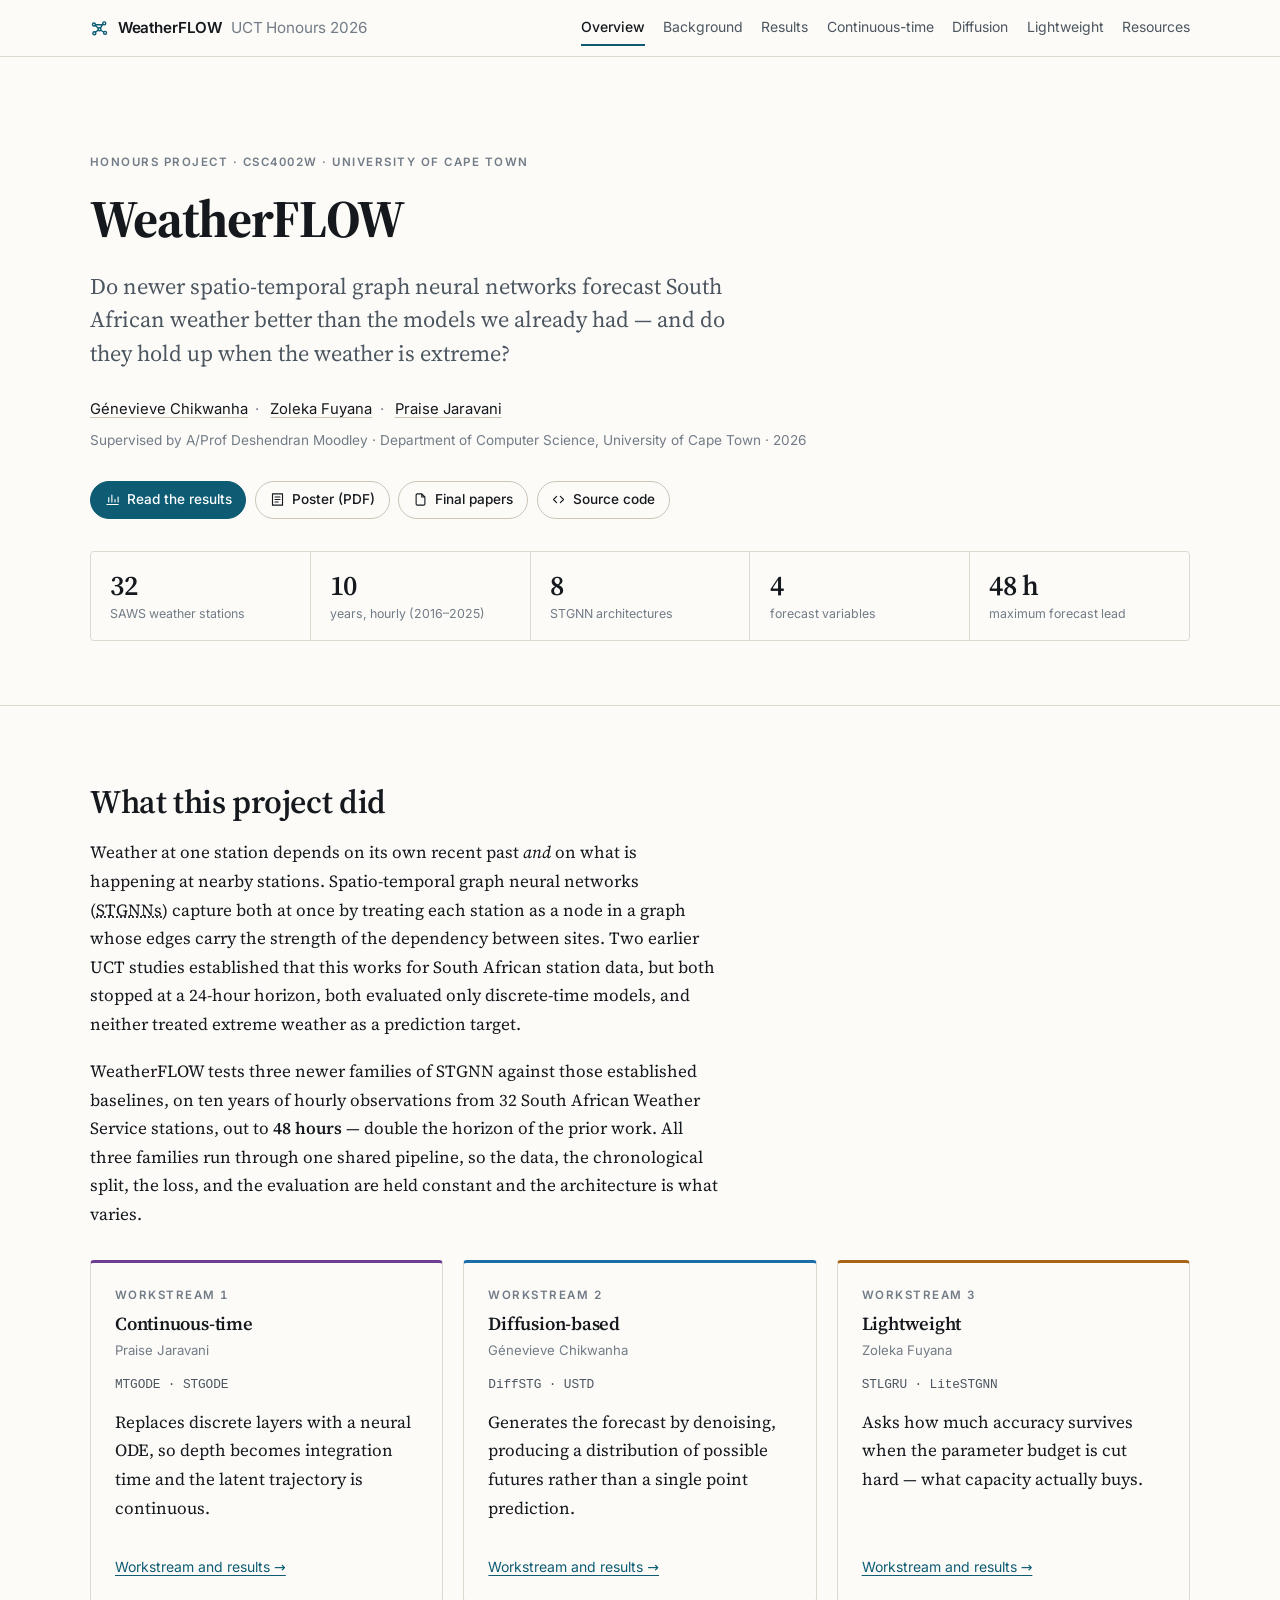
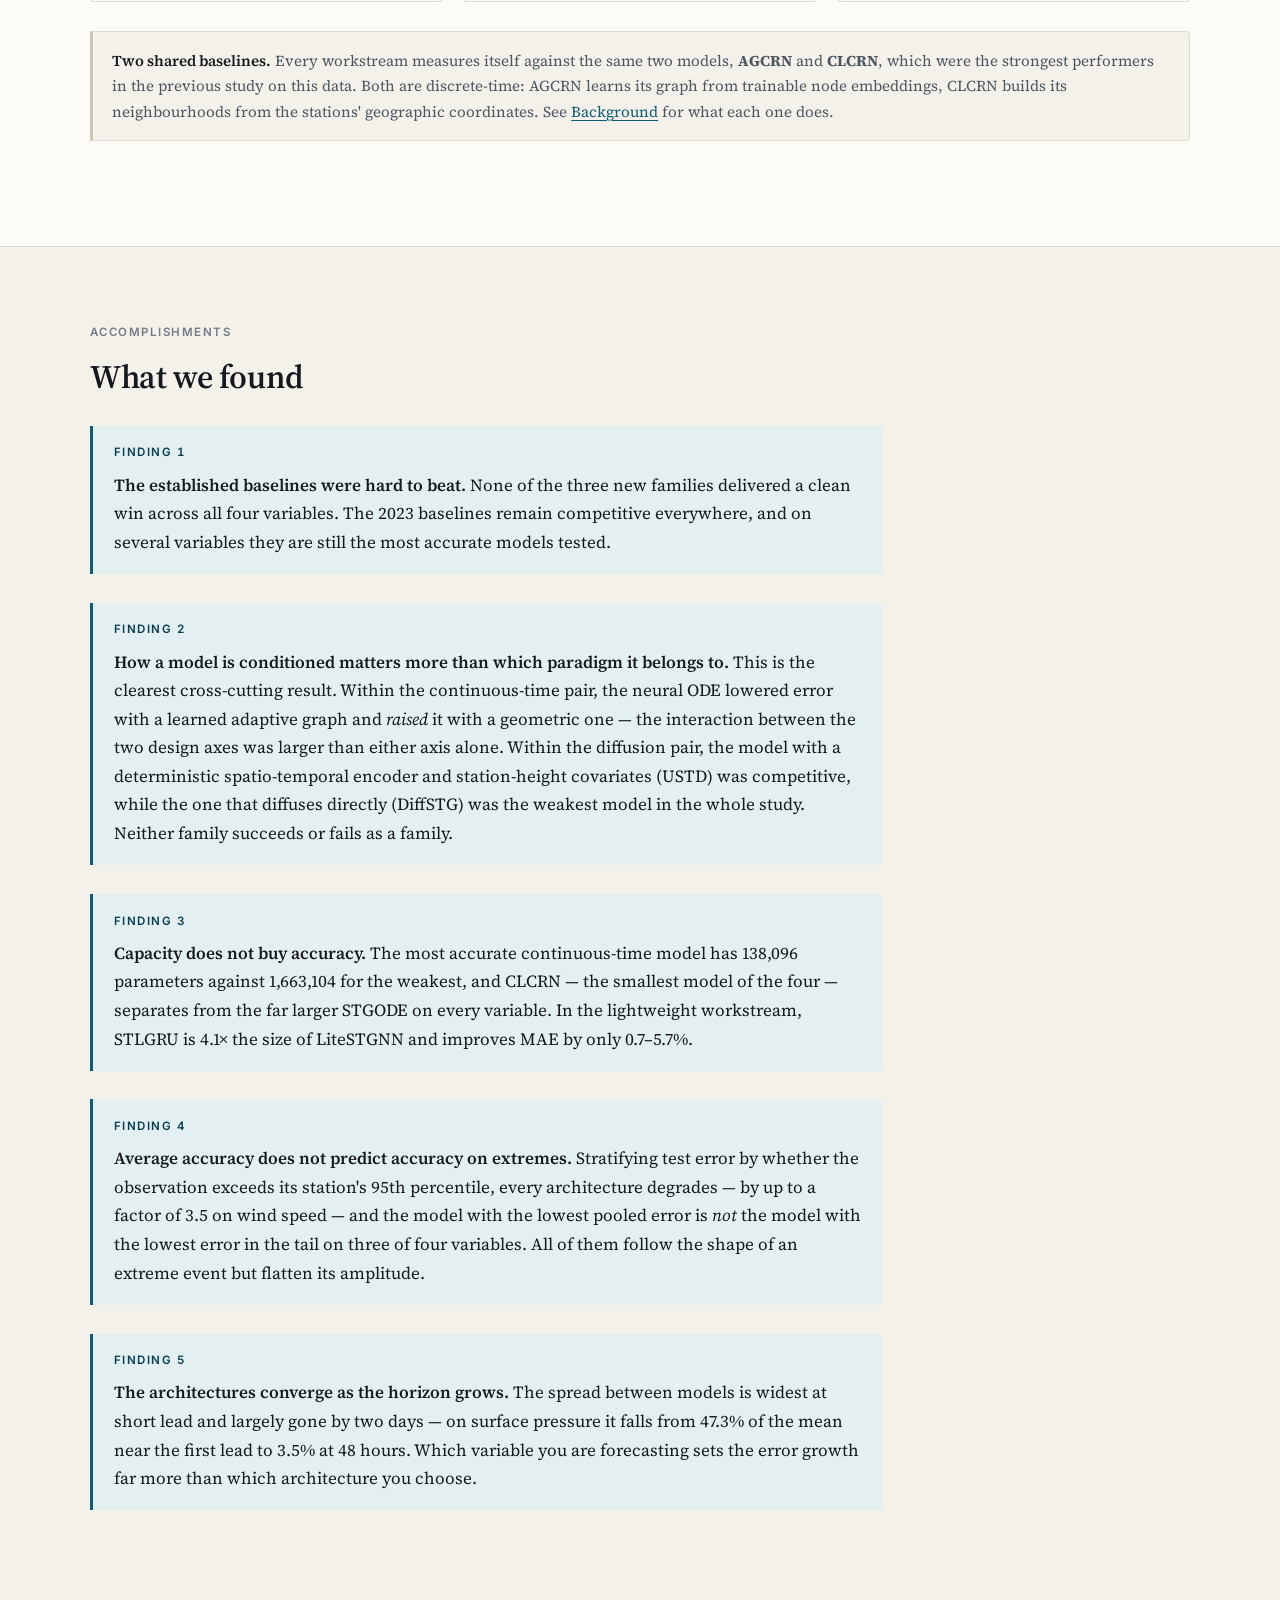
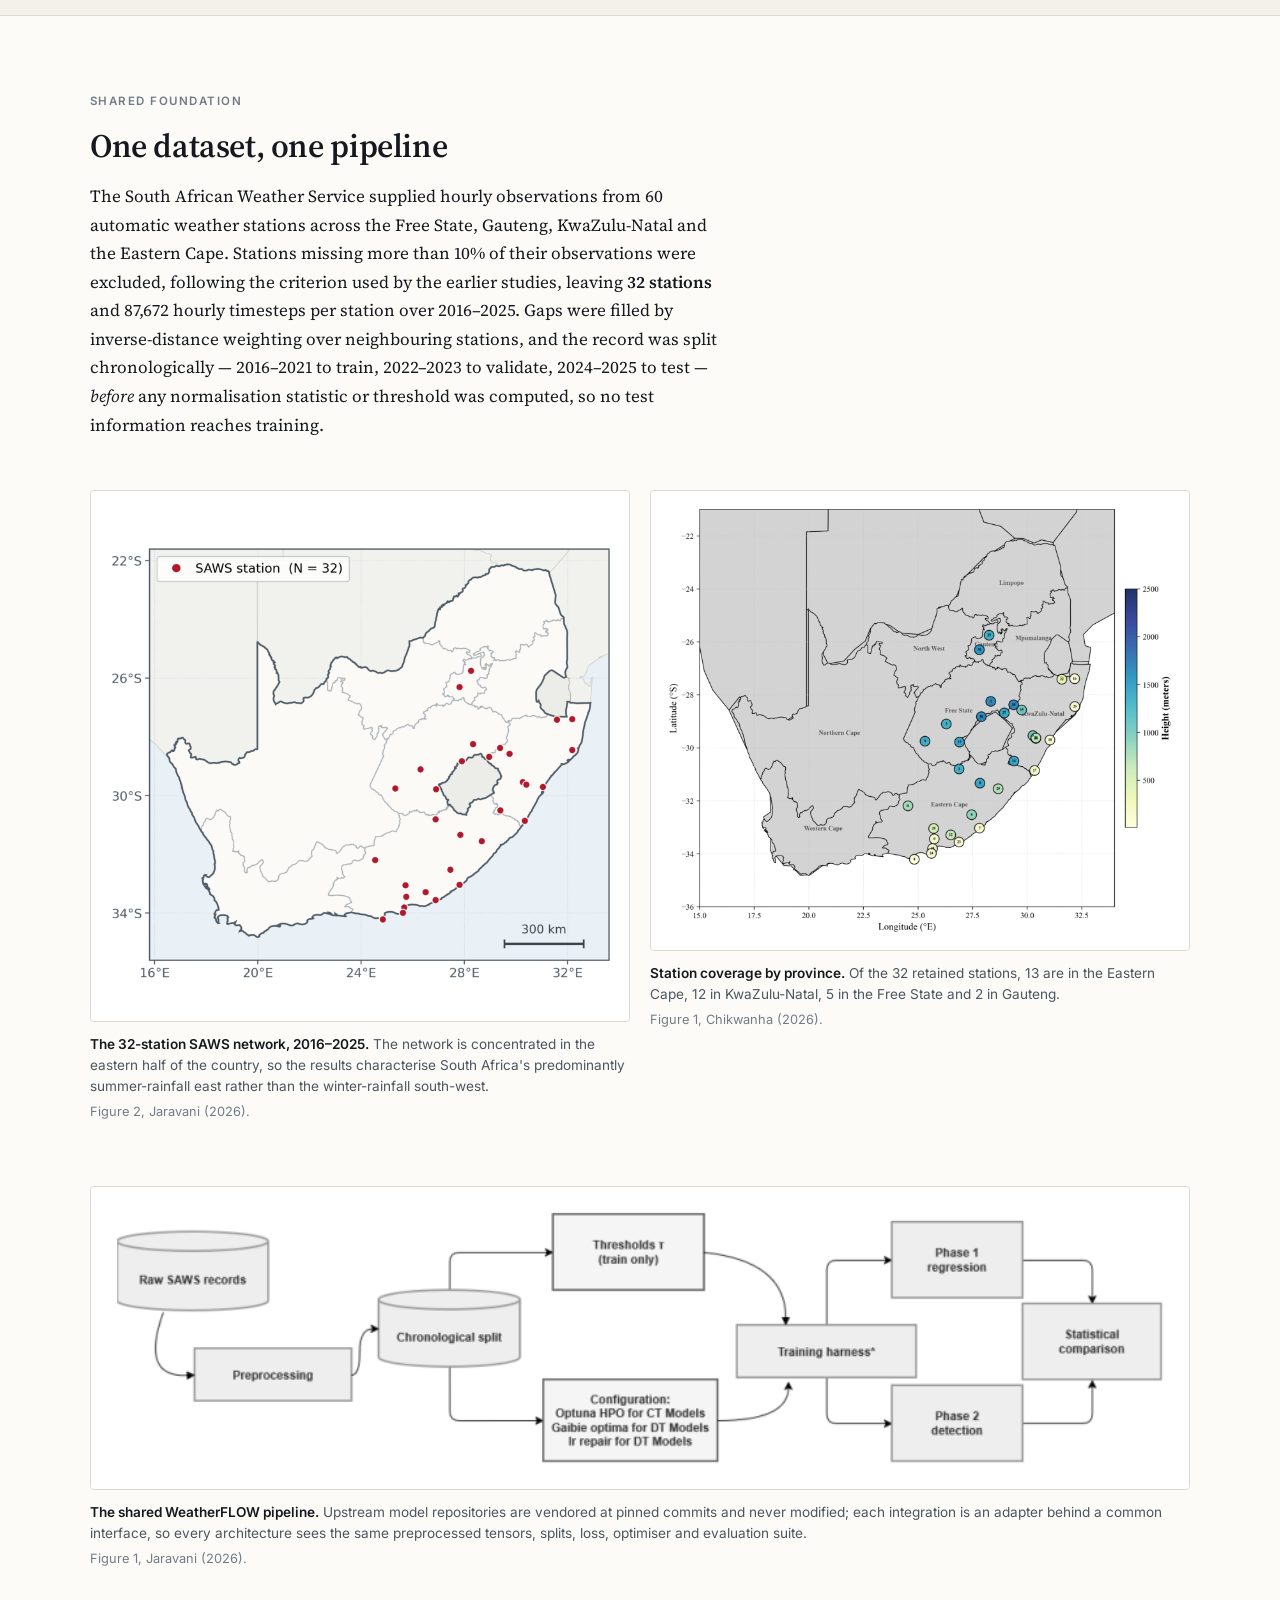
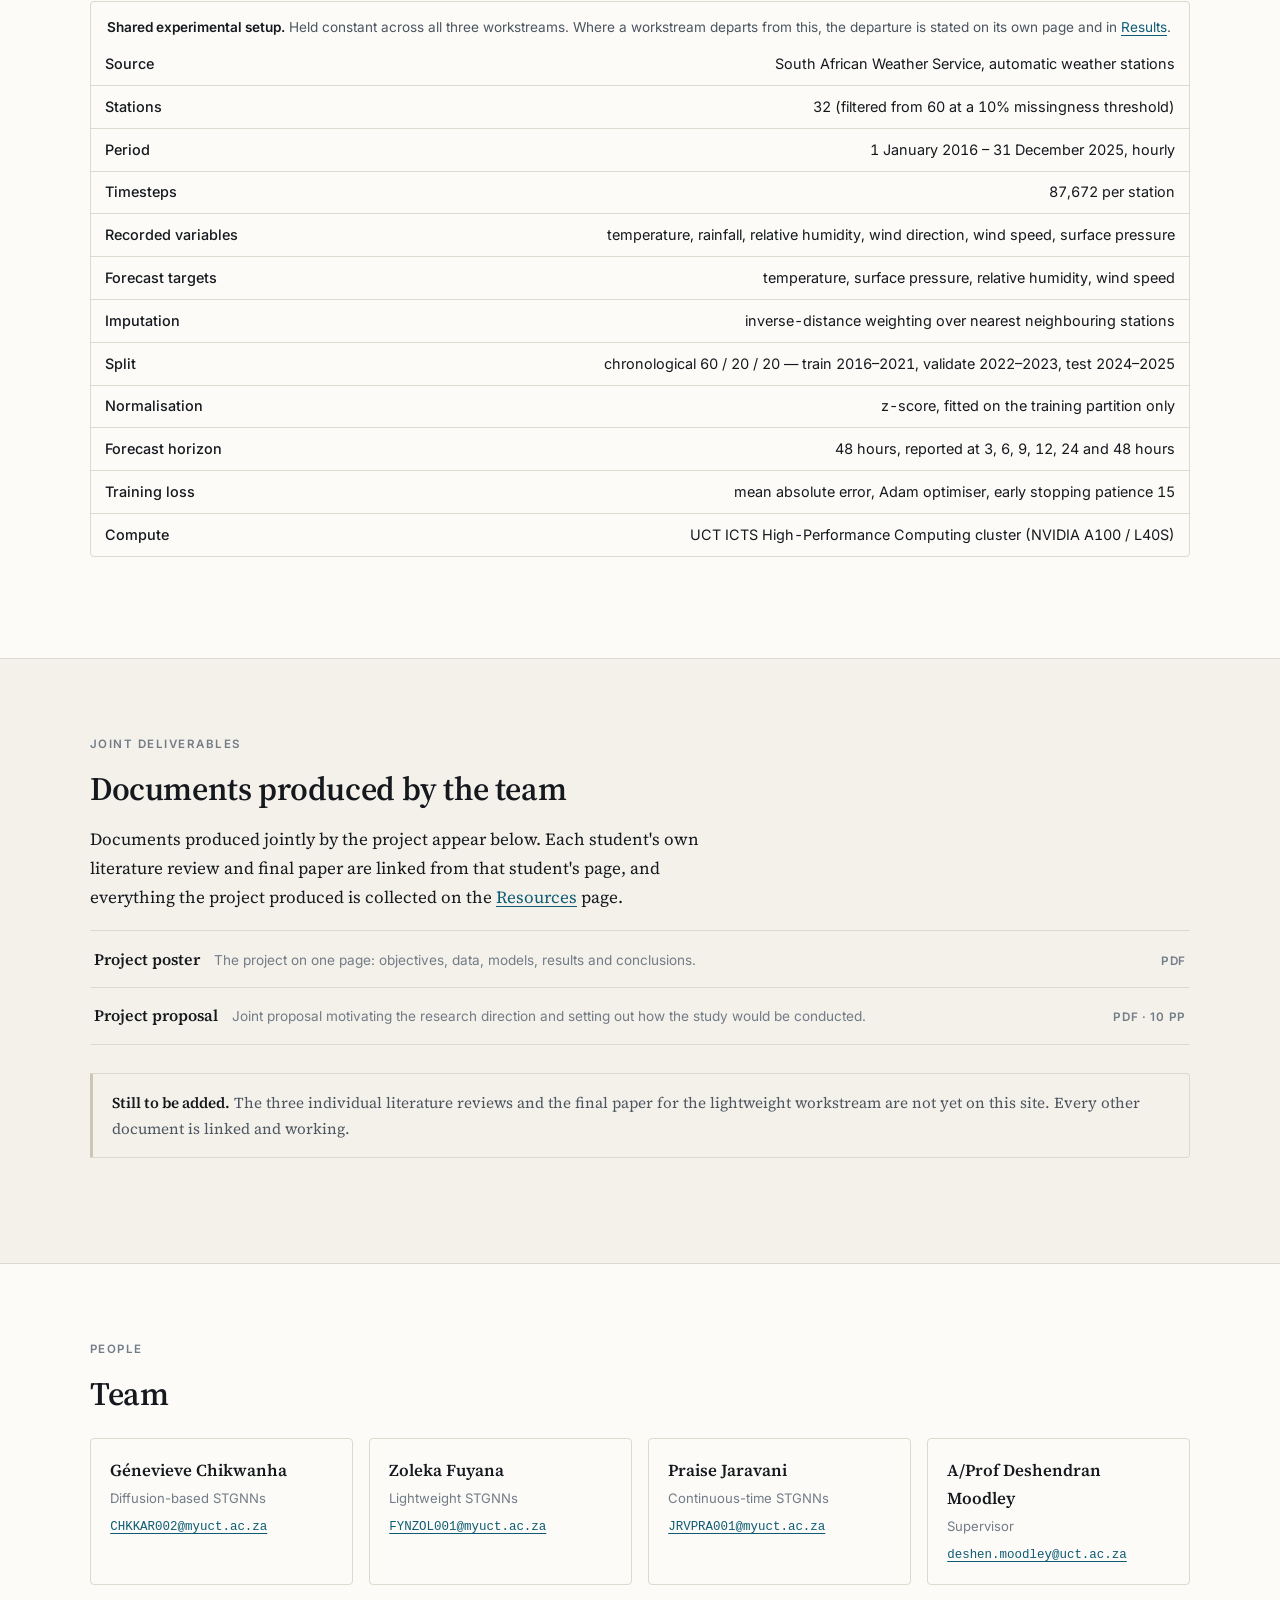
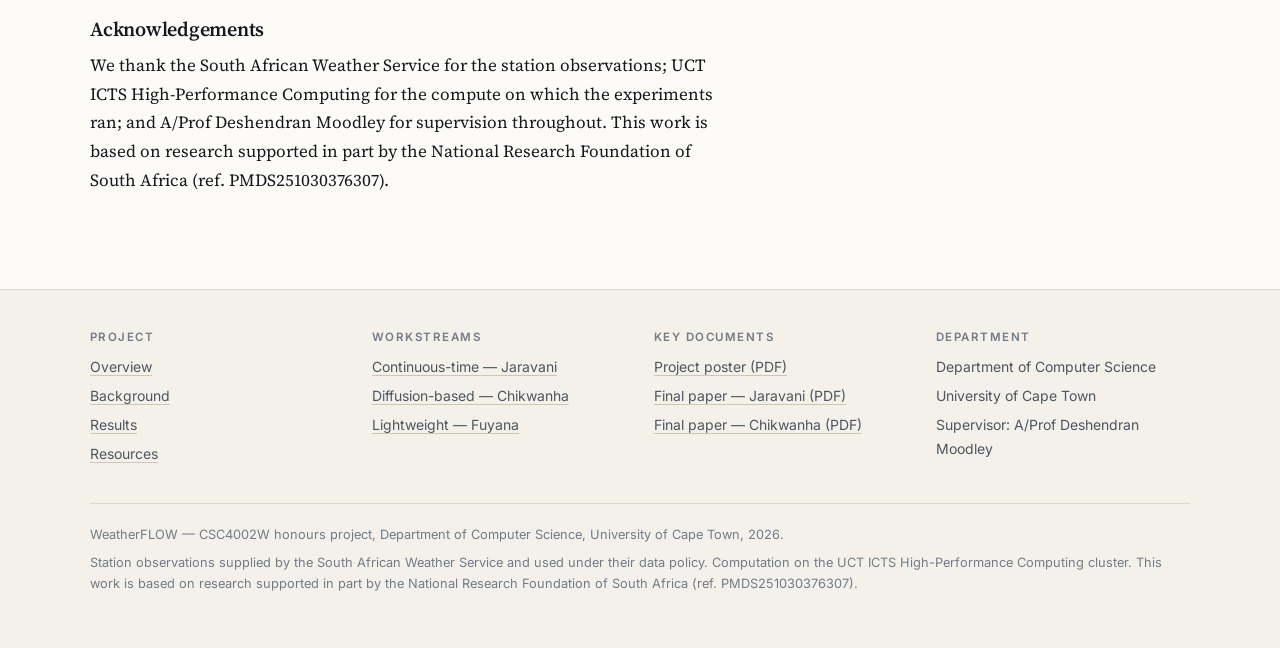
==== commit 440ce389: "Correct the description of the 2022 study Davidson & Moodley (2022) is not in the departmental honou" ====
--- a/index.html
+++ b/index.html
@@ -77,7 +77,7 @@
 happening at nearby stations. Spatio-temporal graph neural networks
 (<abbr title="spatio-temporal graph neural networks">STGNNs</abbr>) capture both
 at once by treating each station as a node in a graph whose edges carry the
-strength of the dependency between sites. Two earlier UCT honours projects
+strength of the dependency between sites. Two earlier UCT studies
 established that this works for South African station data, but both stopped at
 a 24-hour horizon, both evaluated only discrete-time models, and neither treated
 extreme weather as a prediction target.</p>
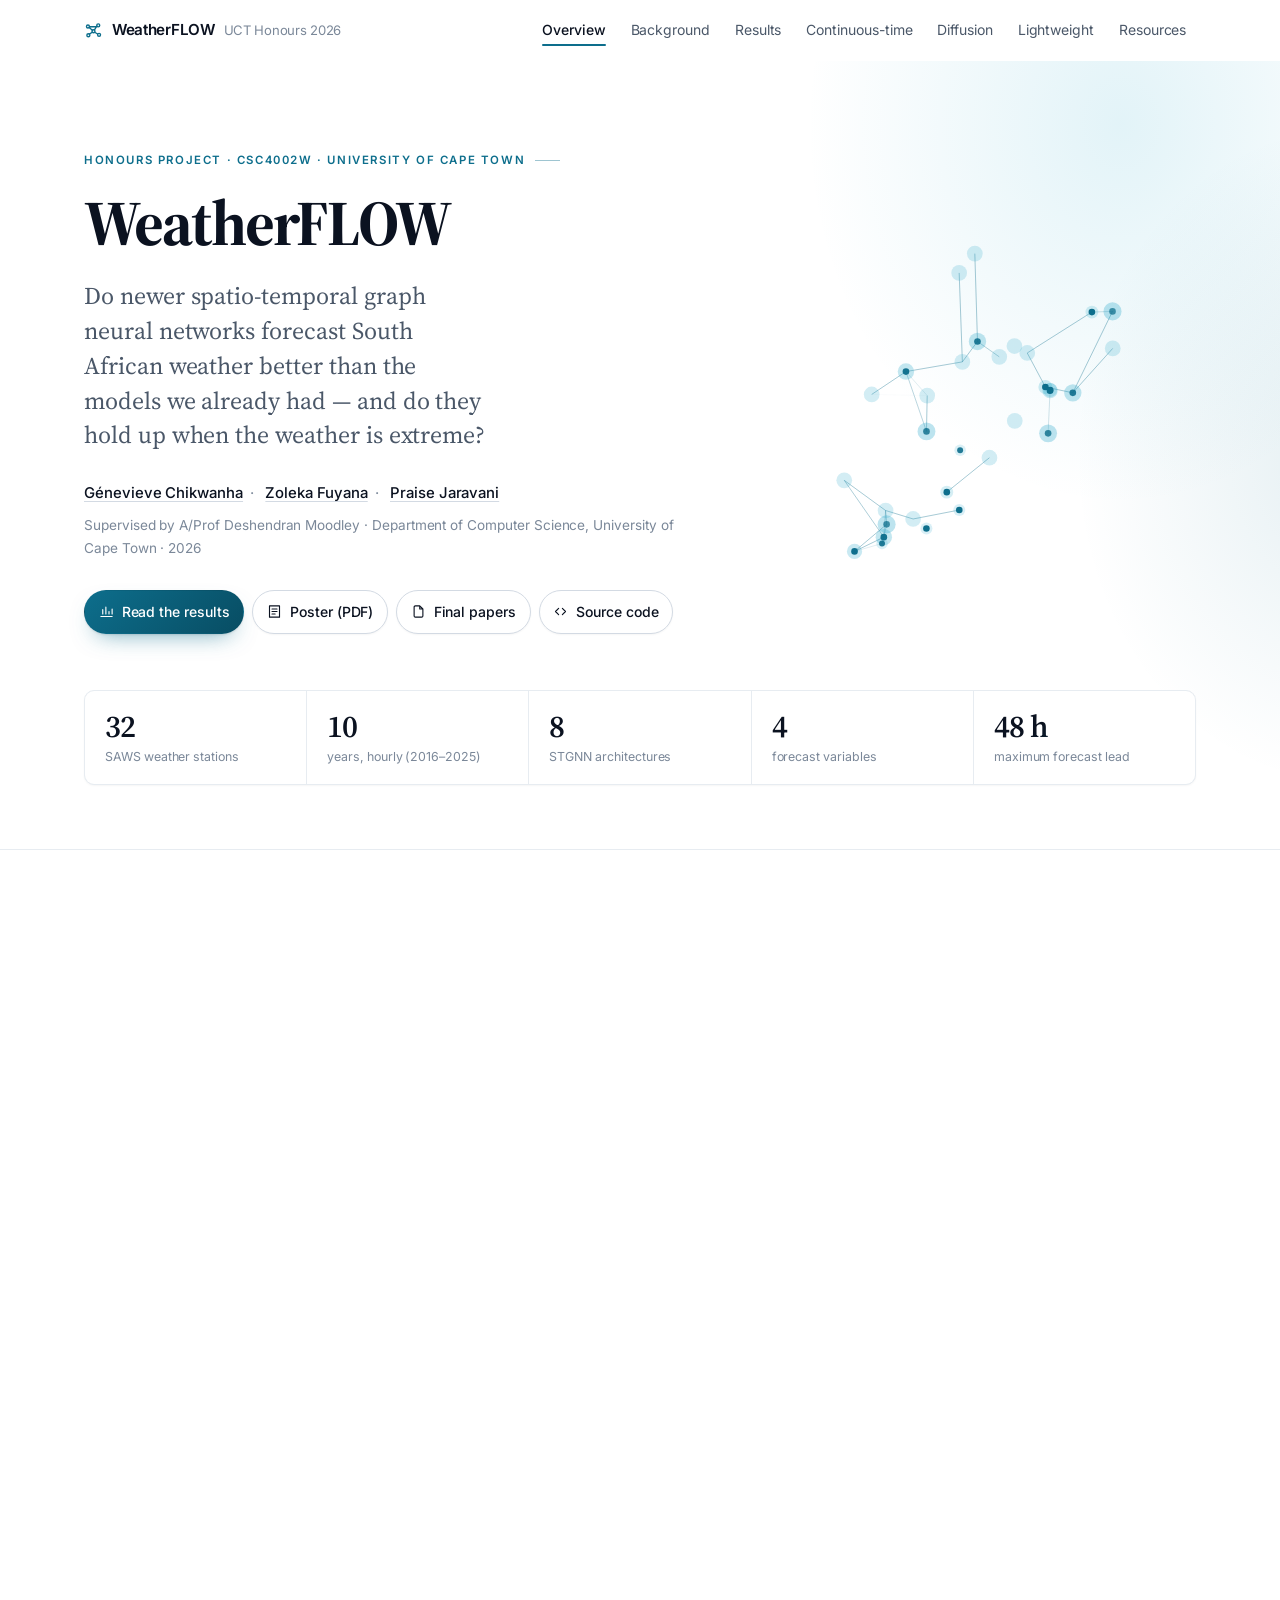
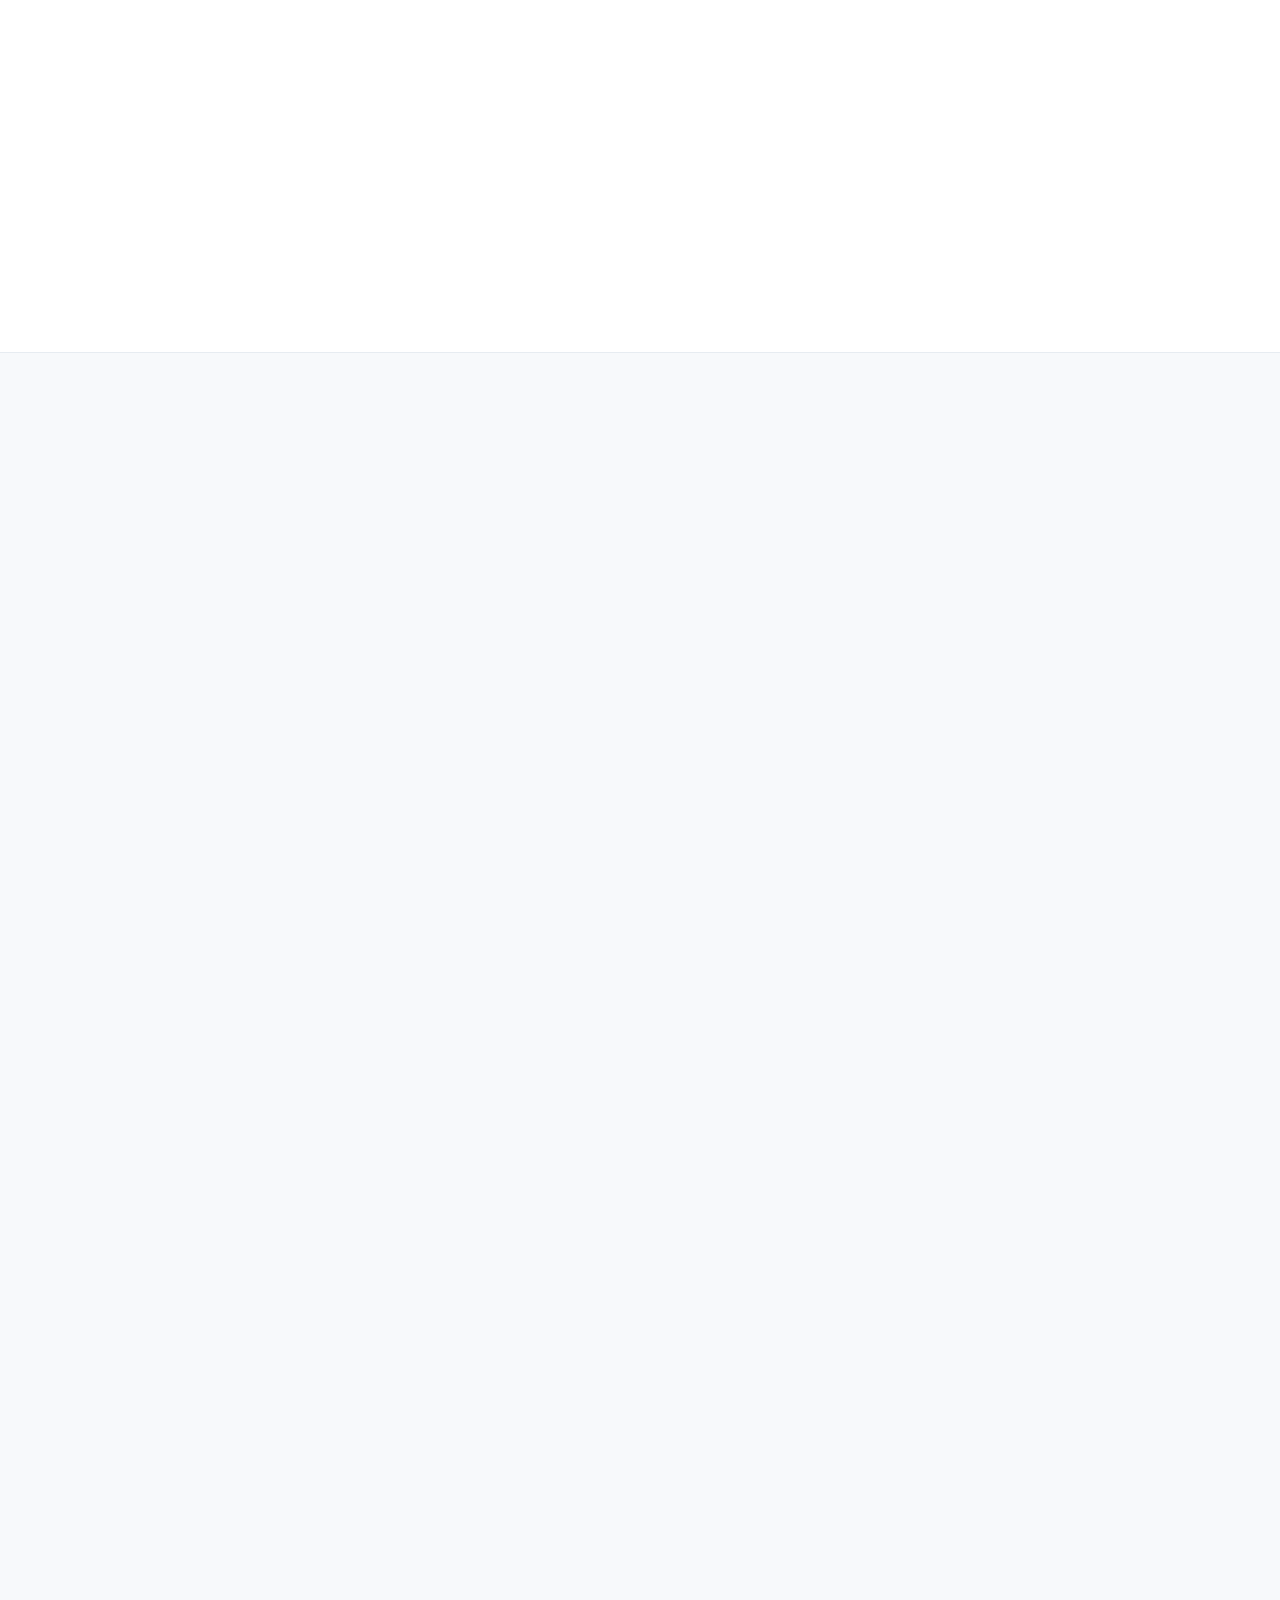
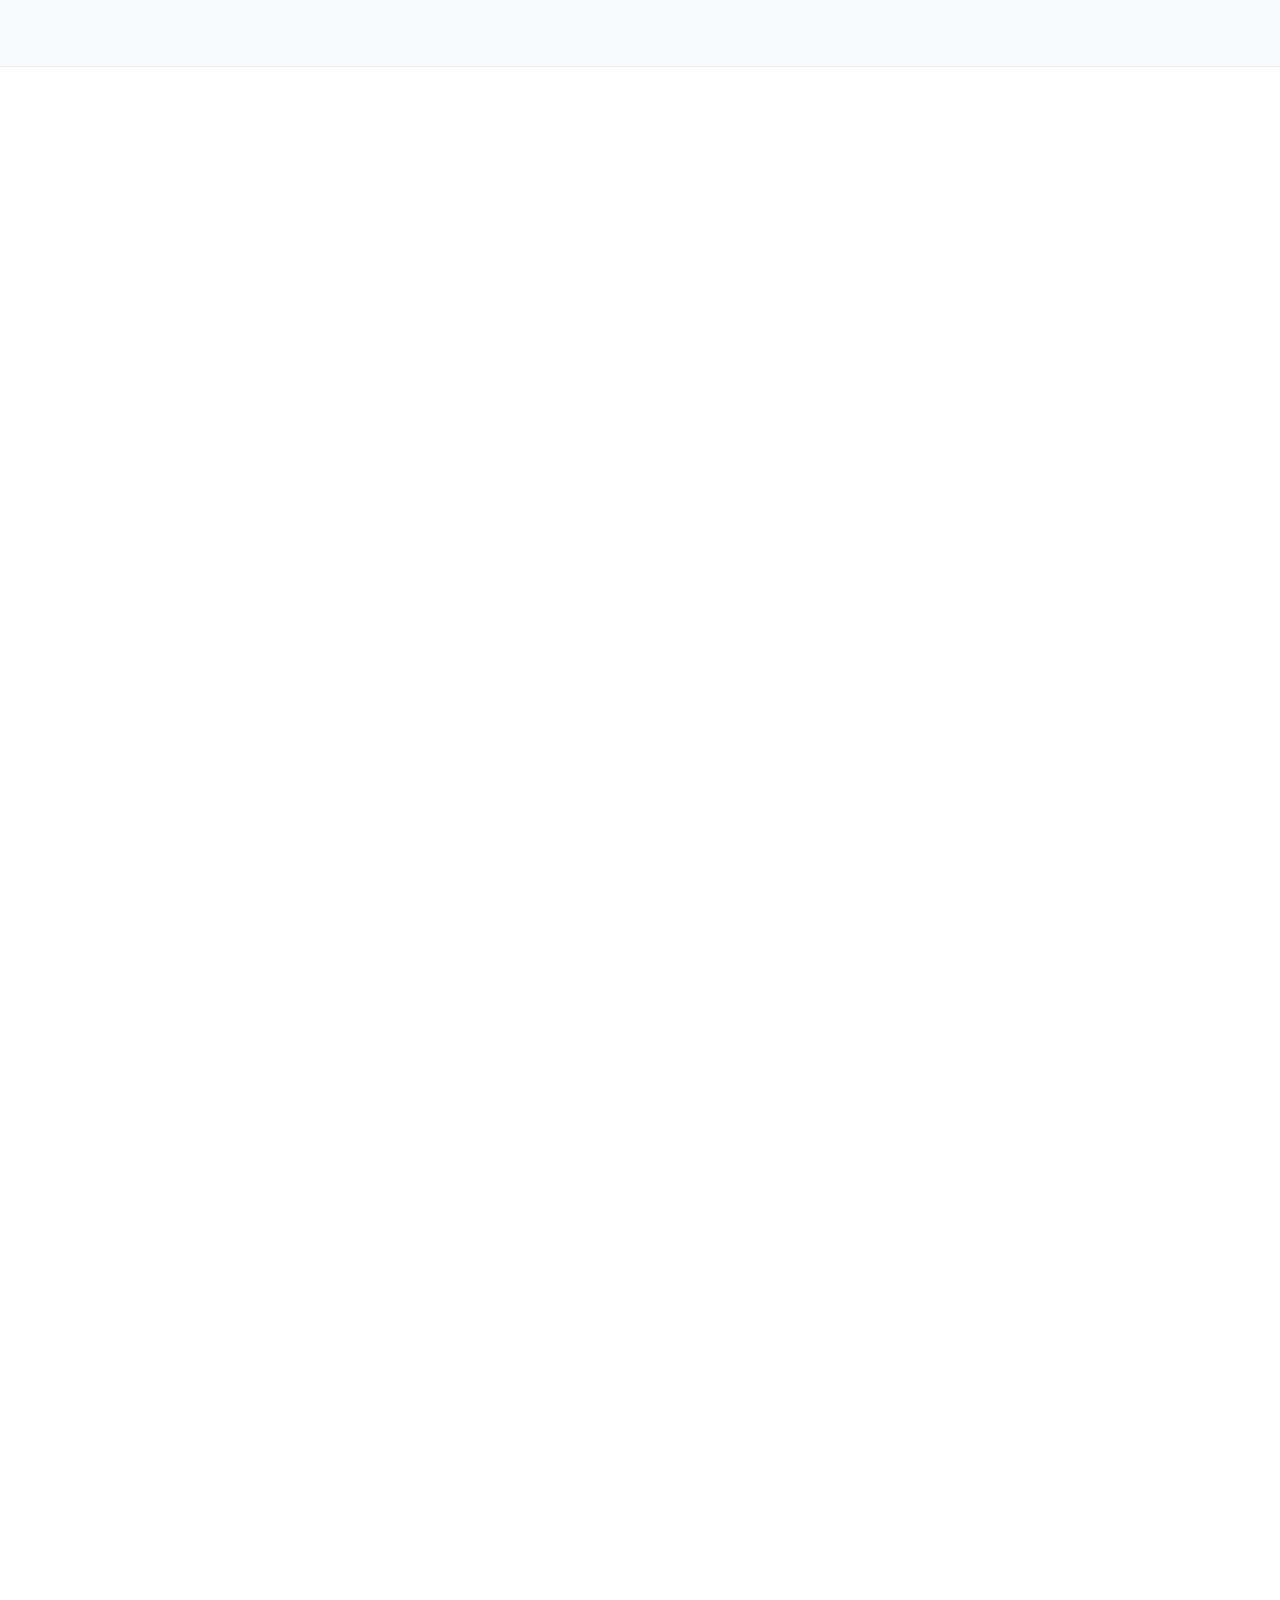
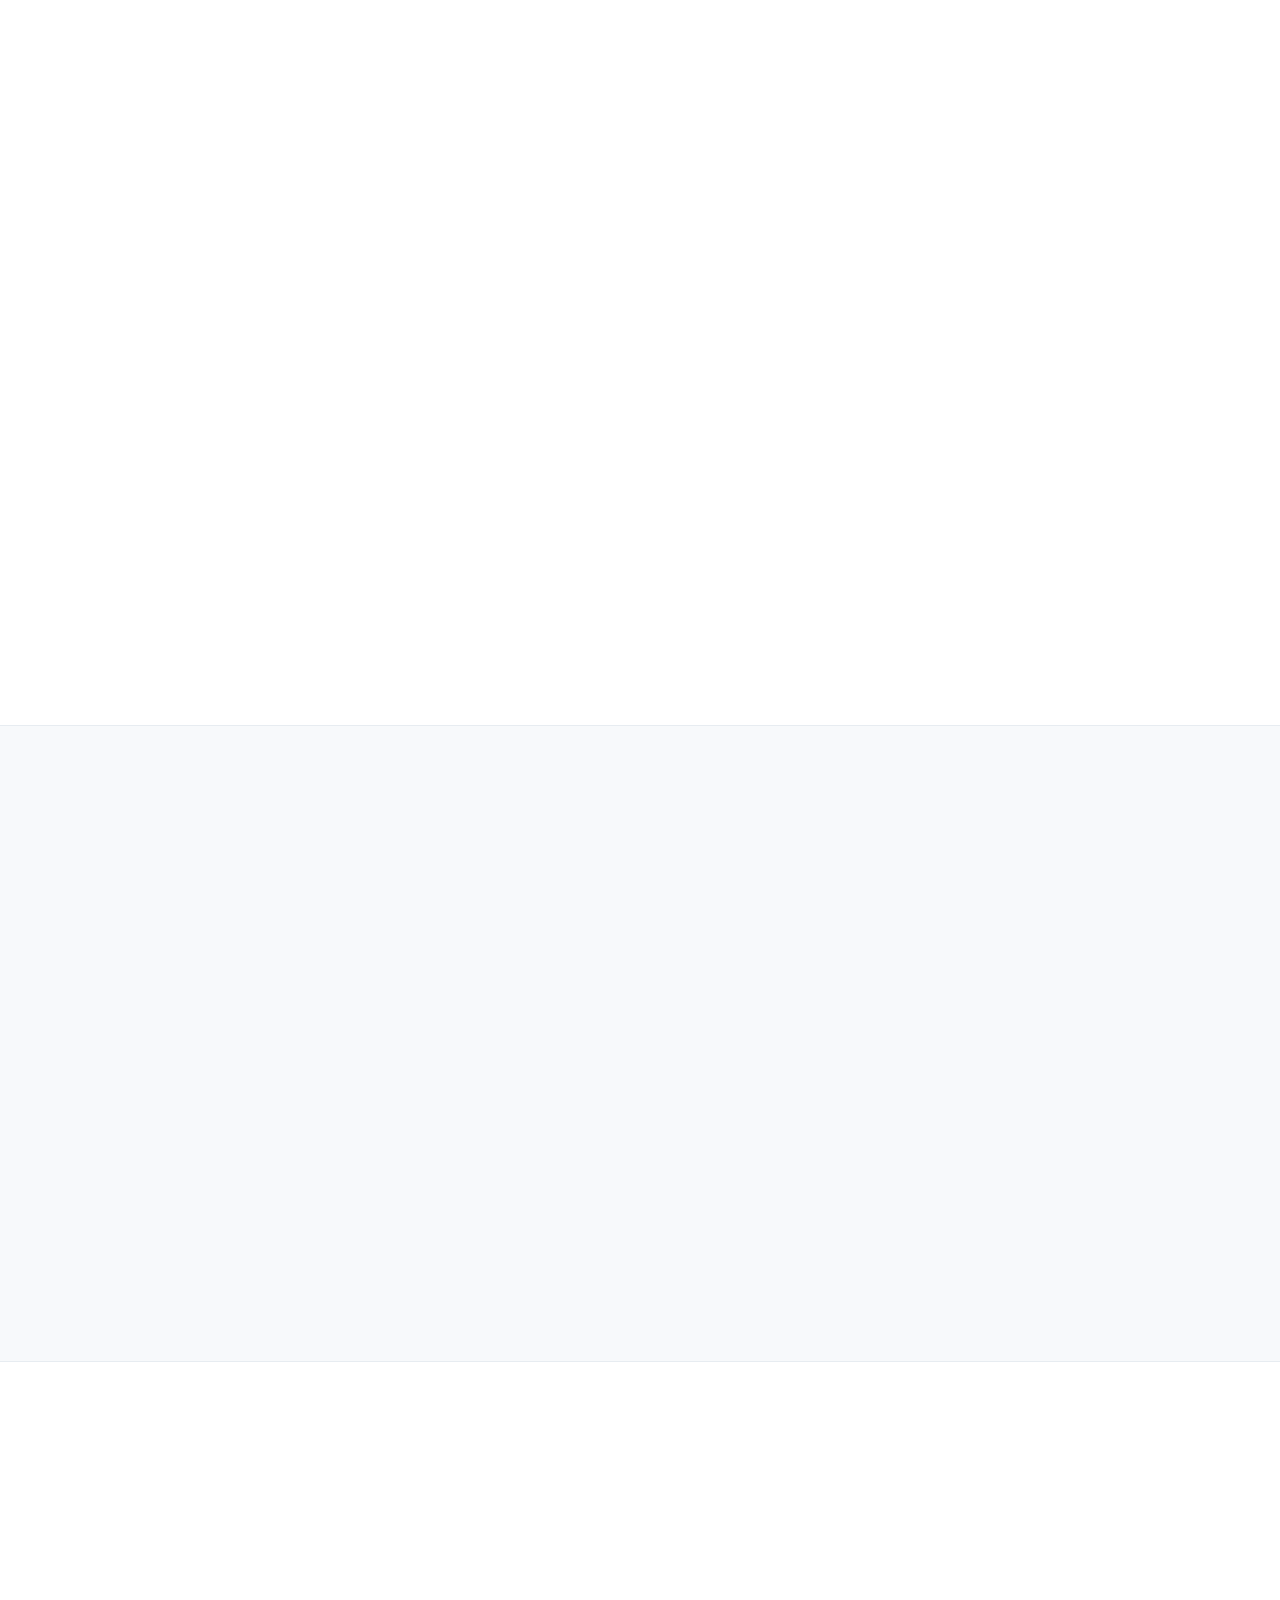
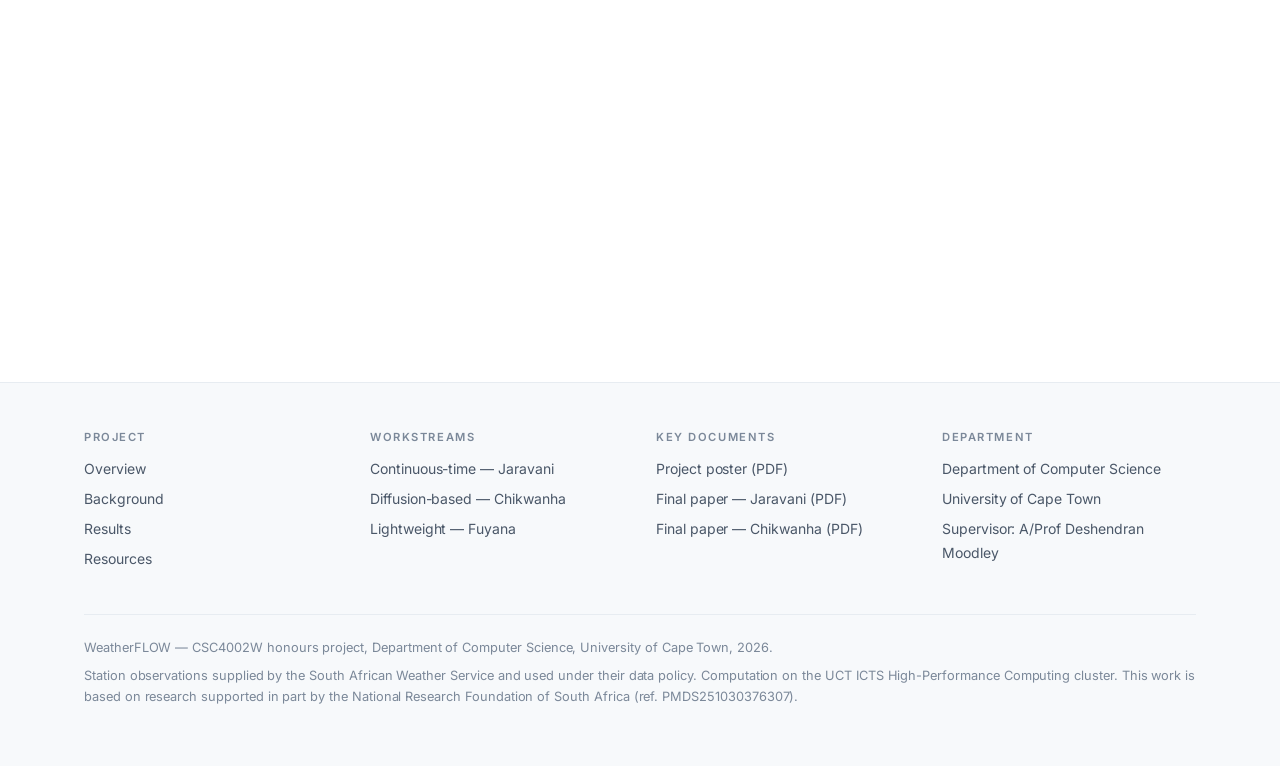
==== commit adfd9f2c: "Redesign: white-based palette, new type system, motion layer Visual - pure-white surfaces with cool " ====
--- a/index.html
+++ b/index.html
@@ -8,6 +8,7 @@
 <meta name="author" content="Génevieve Chikwanha, Zoleka Fuyana, Praise Jaravani">
 <link rel="stylesheet" href="assets/css/main.css">
 <link rel="icon" href="assets/img/favicon.svg" type="image/svg+xml">
+<script>document.documentElement.className+=" js";</script>
 </head>
 <body>
 <a class="skip-link" href="#main">Skip to content</a>
@@ -25,11 +26,14 @@
 <li><a href="resources.html">Resources</a></li>
 </ul>
 </nav>
+<div class="progress" aria-hidden="true"></div>
 </div>
 </header>
 <main id="main">
 <section class="hero">
 <div class="wrap">
+<div class="hero-grid">
+<div class="hero-copy">
 <p class="eyebrow">Honours project &middot; CSC4002W &middot; University of Cape Town</p>
 <h1>WeatherFLOW</h1>
 <p class="tagline">Do newer spatio-temporal graph neural networks forecast South
@@ -58,6 +62,13 @@
 <svg viewBox="0 0 24 24" fill="none" stroke="currentColor" stroke-width="1.8" stroke-linecap="round" stroke-linejoin="round" aria-hidden="true" focusable="false"><path d="m9 17-5-5 5-5M15 7l5 5-5 5"/></svg>
 Source code</a></li>
 </ul>
+</div>
+
+<div class="hero-art">
+<img src="assets/img/network.svg" width="720" height="560"
+  alt="The 32 South African Weather Service stations drawn as a graph, each station joined to its three nearest neighbours.">
+</div>
+</div>
 
 <div class="stat-row">
 <div class="stat"><span class="n">32</span><span class="l">SAWS weather stations</span></div>
@@ -240,7 +251,7 @@
 </figure>
 
 <div class="table-scroll">
-<table>
+<table class="t-text">
 <caption><b>Shared experimental setup.</b> Held constant across all three
 workstreams. Where a workstream departs from this, the departure is stated on
 its own page and in <a href="results.html#protocols">Results</a>.</caption>
@@ -370,5 +381,6 @@
 </div>
 </div>
 </footer>
+<script src="assets/js/main.js" defer></script>
 </body>
 </html>
--- a/assets/css/main.css
+++ b/assets/css/main.css
@@ -74,105 +74,105 @@
     "Helvetica Neue", Arial, sans-serif;
   --mono: ui-monospace, SFMono-Regular, "SF Mono", Menlo, Consolas, monospace;
 
-  --paper: #fcfbf8;
-  --paper-2: #f4f1ea;
-  --paper-3: #ebe7dd;
-  --ink: #15191e;
-  --ink-2: #4c5660;
-  --ink-3: #727c87;
-  --rule: #ded9ce;
-  --rule-2: #cdc6b7;
-
-  --accent: #0d5c74;
-  --accent-ink: #083f50;
-  --accent-wash: #e4eff2;
+  --paper: #ffffff;
+  --paper-2: #f7f9fb;
+  --paper-3: #eef2f6;
+  --ink: #0b1220;
+  --ink-2: #4a5768;
+  --ink-3: #7b8899;
+  --rule: #e7ecf1;
+  --rule-2: #d3dae3;
+
+  --accent: #0d6e8c;
+  --accent-ink: #084d63;
+  --accent-bright: #22a5c8;
+  --accent-wash: #ecf7fa;
 
   /* workstream identities — matched to the colours used in the papers */
-  --ct: #6d3f93;         /* continuous-time   (learned adaptive graph) */
-  --ct-wash: #f0e9f6;
-  --diff: #1b6ea8;       /* diffusion-based */
-  --diff-wash: #e5eff7;
-  --light: #a86415;      /* lightweight */
-  --light-wash: #f8eedd;
-  --base: #157a6e;       /* shared baselines */
-  --base-wash: #e3f1ef;
-
-  --measure: 70ch;
-  --wide: 1180px;
-  --radius: 4px;
-  --shadow: 0 1px 2px rgba(20, 25, 30, .05), 0 6px 20px -12px rgba(20, 25, 30, .22);
-}
-
-@media (prefers-color-scheme: dark) {
-  :root {
-    --paper: #14171a;
-    --paper-2: #1b1f23;
-    --paper-3: #23282d;
-    --ink: #ecebe7;
-    --ink-2: #a8b1b9;
-    --ink-3: #7d868e;
-    --rule: #2d3339;
-    --rule-2: #3c434a;
-    --accent: #5fb6cf;
-    --accent-ink: #9ad4e6;
-    --accent-wash: #16303a;
-    --ct: #b78fd8;        --ct-wash: #2a2034;
-    --diff: #6fb0e0;      --diff-wash: #16293a;
-    --light: #dba25c;      --light-wash: #342a18;
-    --base: #5cc0b1;      --base-wash: #15302c;
-    --shadow: 0 1px 2px rgba(0, 0, 0, .4), 0 6px 20px -12px rgba(0, 0, 0, .7);
-  }
+  --ct: #7340a8;         --ct-wash: #f4eefb;
+  --diff: #1d6fb8;       --diff-wash: #e9f2fb;
+  --light: #b06a10;      --light-wash: #fbf1e0;
+  --base: #0f766e;       --base-wash: #e6f4f2;
+
+  --measure: 68ch;
+  --wide: 1200px;
+  --radius: 10px;
+  --radius-sm: 6px;
+
+  --sh-1: 0 1px 2px rgba(11, 18, 32, .04);
+  --sh-2: 0 1px 2px rgba(11, 18, 32, .04), 0 8px 24px -14px rgba(11, 18, 32, .18);
+  --sh-3: 0 2px 4px rgba(11, 18, 32, .05), 0 18px 44px -20px rgba(11, 18, 32, .26);
+
+  --ease: cubic-bezier(.22, .75, .25, 1);
+  --fast: .18s var(--ease);
+  --med: .32s var(--ease);
 }
 
 /* ----------------------------------------------------------------- base -- */
 *, *::before, *::after { box-sizing: border-box; }
 
-html { -webkit-text-size-adjust: 100%; scroll-behavior: smooth; scroll-padding-top: 5.5rem; }
-@media (prefers-reduced-motion: reduce) { html { scroll-behavior: auto; } }
+html {
+  -webkit-text-size-adjust: 100%;
+  scroll-behavior: smooth;
+  scroll-padding-top: 6rem;
+}
 
 body {
   margin: 0;
   background: var(--paper);
   color: var(--ink);
-  font-family: var(--serif);
-  font-size: 1.0625rem;
+  font-family: var(--sans);
+  font-size: 1.0425rem;
   line-height: 1.68;
-  font-variant-numeric: oldstyle-nums proportional-nums;
+  letter-spacing: -0.003em;
   text-rendering: optimizeLegibility;
   -webkit-font-smoothing: antialiased;
-}
-
-h1, h2, h3, h4 {
+  -moz-osx-font-smoothing: grayscale;
+  overflow-x: hidden;
+}
+
+h1, h2, h3 {
   font-family: var(--serif);
-  line-height: 1.22;
+  line-height: 1.16;
   font-weight: 600;
-  letter-spacing: -0.012em;
+  letter-spacing: -0.021em;
   margin: 0 0 .5em;
   text-wrap: balance;
 }
-h1 { font-size: clamp(2.1rem, 1.5rem + 2.6vw, 3.3rem); font-weight: 700; letter-spacing: -0.022em; }
-h2 { font-size: clamp(1.55rem, 1.25rem + 1.2vw, 2.05rem); margin-top: 0; }
-h3 { font-size: 1.25rem; }
-h4 { font-size: 1.0625rem; font-family: var(--sans); font-weight: 600; letter-spacing: 0; }
-
-p, ul, ol, dl { margin: 0 0 1.1em; }
-ul, ol { padding-left: 1.35em; }
-li { margin-bottom: .35em; }
-li::marker { color: var(--ink-3); }
-
-a { color: var(--accent); text-decoration-thickness: 1px; text-underline-offset: 2.5px; }
-a:hover { color: var(--accent-ink); }
+h1 { font-size: clamp(2.3rem, 1.5rem + 3.3vw, 4rem); font-weight: 700; letter-spacing: -0.032em; }
+h2 { font-size: clamp(1.65rem, 1.3rem + 1.5vw, 2.3rem); margin-top: 0; }
+h3 { font-size: 1.3rem; letter-spacing: -0.016em; }
+h4 {
+  font-family: var(--sans); font-size: 1rem; font-weight: 600;
+  letter-spacing: -0.005em; margin: 0 0 .5em; line-height: 1.4;
+}
+
+p, ul, ol, dl { margin: 0 0 1.15em; }
+ul, ol { padding-left: 1.3em; }
+li { margin-bottom: .4em; }
+li::marker { color: var(--accent); }
+
+a {
+  color: var(--accent);
+  text-decoration-thickness: 1px;
+  text-underline-offset: 3px;
+  text-decoration-color: color-mix(in srgb, var(--accent) 35%, transparent);
+  transition: color var(--fast), text-decoration-color var(--fast);
+}
+a:hover { color: var(--accent-ink); text-decoration-color: currentColor; }
 a:focus-visible, button:focus-visible, summary:focus-visible {
   outline: 2px solid var(--accent);
   outline-offset: 3px;
-  border-radius: 2px;
-}
-
-strong { font-weight: 600; }
+  border-radius: 3px;
+}
+
+strong { font-weight: 600; color: var(--ink); }
+em { font-family: var(--serif); font-style: italic; font-size: 1.04em; }
 abbr[title] { text-decoration: underline dotted; cursor: help; }
-code, kbd, samp { font-family: var(--mono); font-size: .875em; }
+code, kbd, samp { font-family: var(--mono); font-size: .86em; }
 hr { border: 0; border-top: 1px solid var(--rule); margin: 2.5rem 0; }
 img { max-width: 100%; height: auto; }
+::selection { background: color-mix(in srgb, var(--accent-bright) 26%, transparent); }
 
 .visually-hidden {
   position: absolute; width: 1px; height: 1px; padding: 0; margin: -1px;
@@ -181,312 +181,498 @@
 
 .skip-link {
   position: absolute; left: .5rem; top: -4rem; z-index: 100;
-  background: var(--accent); color: #fff; padding: .6rem 1rem;
-  border-radius: var(--radius); font-family: var(--sans); font-size: .9rem;
-  transition: top .15s ease;
+  background: var(--accent); color: #fff; padding: .65rem 1.1rem;
+  border-radius: var(--radius-sm); font-size: .9rem; font-weight: 500;
+  text-decoration: none; transition: top var(--fast);
 }
 .skip-link:focus { top: .5rem; color: #fff; }
 
 /* --------------------------------------------------------------- layout -- */
-.wrap { width: 100%; max-width: var(--wide); margin-inline: auto; padding-inline: clamp(1.1rem, 4vw, 2.5rem); }
+.wrap {
+  width: 100%; max-width: var(--wide); margin-inline: auto;
+  padding-inline: clamp(1.15rem, 4vw, 2.75rem);
+}
 .prose { max-width: var(--measure); }
-.prose-wide { max-width: 88ch; }
-
-section { padding-block: clamp(2.75rem, 6vw, 4.75rem); }
+.prose-wide { max-width: 86ch; }
+
+section { padding-block: clamp(3rem, 6.5vw, 5.5rem); position: relative; }
 section + section { border-top: 1px solid var(--rule); }
 .band { background: var(--paper-2); }
 
-.lede {
-  font-size: 1.2rem;
-  line-height: 1.6;
-  color: var(--ink-2);
-}
+.lede { font-size: 1.22rem; line-height: 1.6; color: var(--ink-2); }
 
 .eyebrow {
-  font-family: var(--sans);
-  font-size: .72rem;
-  font-weight: 600;
-  letter-spacing: .13em;
-  text-transform: uppercase;
-  color: var(--ink-3);
-  margin: 0 0 .9rem;
-  font-variant-numeric: lining-nums tabular-nums;
+  font-size: .715rem; font-weight: 600; letter-spacing: .14em;
+  text-transform: uppercase; color: var(--accent);
+  margin: 0 0 1rem; font-variant-numeric: lining-nums tabular-nums;
+  display: flex; align-items: center; gap: .6rem;
+}
+.eyebrow::after {
+  content: ""; flex: 0 0 auto; width: 1.6rem; height: 1px;
+  background: color-mix(in srgb, var(--accent) 40%, transparent);
 }
 
 /* ------------------------------------------------------------------ nav -- */
 .site-header {
   position: sticky; top: 0; z-index: 50;
-  background: color-mix(in srgb, var(--paper) 88%, transparent);
-  backdrop-filter: saturate(1.6) blur(10px);
-  -webkit-backdrop-filter: saturate(1.6) blur(10px);
-  border-bottom: 1px solid var(--rule);
+  background: rgba(255, 255, 255, .78);
+  backdrop-filter: saturate(1.8) blur(14px);
+  -webkit-backdrop-filter: saturate(1.8) blur(14px);
+  border-bottom: 1px solid transparent;
+  transition: border-color var(--med), box-shadow var(--med), background var(--med);
 }
 @supports not (backdrop-filter: blur(1px)) { .site-header { background: var(--paper); } }
+.site-header.stuck {
+  border-bottom-color: var(--rule);
+  box-shadow: 0 1px 24px -12px rgba(11, 18, 32, .3);
+}
 
 .site-header .wrap {
   display: flex; align-items: center; gap: 1.5rem;
-  min-height: 3.5rem; flex-wrap: wrap;
+  min-height: 3.75rem; flex-wrap: wrap;
+}
+
+.progress {
+  position: absolute; left: 0; bottom: -1px; height: 2px; width: 100%;
+  transform: scaleX(var(--p, 0)); transform-origin: 0 50%;
+  background: linear-gradient(90deg, var(--accent), var(--accent-bright));
+  transition: transform .08s linear;
 }
 
 .brand {
-  font-family: var(--sans); font-weight: 600; font-size: .95rem;
-  letter-spacing: -.01em; color: var(--ink); text-decoration: none;
+  font-weight: 600; font-size: .95rem; letter-spacing: -.018em;
+  color: var(--ink); text-decoration: none;
   display: inline-flex; align-items: center; gap: .55rem; white-space: nowrap;
 }
 .brand:hover { color: var(--ink); }
-.brand .mark { color: var(--accent); display: inline-flex; }
-.brand .sub { color: var(--ink-3); font-weight: 400; }
-
+.brand .mark { color: var(--accent); display: inline-flex; transition: transform var(--med); }
+.brand:hover .mark { transform: rotate(-12deg) scale(1.08); }
+.brand .sub { color: var(--ink-3); font-weight: 400; font-size: .82rem; }
+
+.site-nav { margin-left: auto; }
 .site-nav ul {
   list-style: none; margin: 0; padding: 0;
-  display: flex; flex-wrap: wrap; gap: .25rem 1.15rem;
+  display: flex; flex-wrap: wrap; gap: .1rem .35rem;
 }
 .site-nav li { margin: 0; }
 .site-nav a {
-  font-family: var(--sans); font-size: .875rem; color: var(--ink-2);
-  text-decoration: none; padding: .35rem 0; display: inline-block;
-  border-bottom: 2px solid transparent;
-}
-.site-nav a:hover { color: var(--ink); border-bottom-color: var(--rule-2); }
-.site-nav a[aria-current="page"] { color: var(--ink); border-bottom-color: var(--accent); font-weight: 500; }
-.site-nav { margin-left: auto; }
+  position: relative; font-size: .875rem; color: var(--ink-2);
+  text-decoration: none; padding: .45rem .6rem; display: inline-block;
+  border-radius: var(--radius-sm); transition: color var(--fast), background var(--fast);
+}
+.site-nav a::after {
+  content: ""; position: absolute; left: .6rem; right: .6rem; bottom: .18rem;
+  height: 2px; border-radius: 2px; background: var(--accent);
+  transform: scaleX(0); transform-origin: 50%; transition: transform var(--med);
+}
+.site-nav a:hover { color: var(--ink); background: var(--paper-2); }
+.site-nav a:hover::after { transform: scaleX(.5); }
+.site-nav a[aria-current="page"] { color: var(--ink); font-weight: 500; }
+.site-nav a[aria-current="page"]::after { transform: scaleX(1); }
 
 /* ----------------------------------------------------------------- hero -- */
-.hero { padding-block: clamp(3rem, 8vw, 6rem) clamp(2.5rem, 5vw, 4rem); }
-.hero h1 { margin-bottom: .35em; }
+.hero {
+  padding-block: clamp(3.25rem, 7vw, 6.5rem) clamp(2.5rem, 5vw, 4rem);
+  overflow: hidden;
+}
+.hero::before {
+  content: ""; position: absolute; inset: -40% -10% auto 30%; height: 150%;
+  background:
+    radial-gradient(44% 46% at 72% 32%, rgba(34, 165, 200, .13), transparent 70%),
+    radial-gradient(38% 40% at 94% 60%, rgba(13, 110, 140, .11), transparent 70%);
+  pointer-events: none; z-index: 0;
+}
+.hero > .wrap { position: relative; z-index: 1; }
+
+.hero-grid {
+  display: grid; gap: clamp(1.5rem, 4vw, 3.5rem); align-items: center;
+  grid-template-columns: minmax(0, 1.18fr) minmax(0, .82fr);
+}
+@media (max-width: 880px) { .hero-grid { grid-template-columns: 1fr; } }
+
+.hero h1 { margin-bottom: .3em; }
 .hero .tagline {
-  font-size: clamp(1.1rem, .95rem + .7vw, 1.4rem);
-  color: var(--ink-2); max-width: 58ch; margin-bottom: 1.6rem;
-  line-height: 1.5;
-}
-
-.byline {
-  font-family: var(--sans); font-size: .925rem; color: var(--ink-2);
-  margin-bottom: .4rem; line-height: 1.8;
-}
-.byline a { color: var(--ink); text-decoration-color: var(--rule-2); }
+  font-family: var(--serif);
+  font-size: clamp(1.15rem, 1rem + .8vw, 1.5rem);
+  color: var(--ink-2); max-width: 34ch; margin-bottom: 1.7rem; line-height: 1.45;
+}
+.hero-art { position: relative; }
+.hero-art img { display: block; width: 100%; height: auto; }
+@media (max-width: 880px) { .hero-art { max-width: 460px; margin-inline: auto; } }
+
+.byline { font-size: .93rem; color: var(--ink-2); margin-bottom: .45rem; line-height: 1.8; }
+.byline a { color: var(--ink); text-decoration-color: var(--rule-2); font-weight: 500; }
+.byline a:hover { color: var(--accent-ink); }
 .byline .sep { color: var(--ink-3); margin-inline: .45rem; }
-.affil { font-family: var(--sans); font-size: .85rem; color: var(--ink-3); margin-bottom: 1.8rem; }
+.affil { font-size: .85rem; color: var(--ink-3); margin-bottom: 1.9rem; }
 
 /* --------------------------------------------------------------- chiclets */
-.pill-row { display: flex; flex-wrap: wrap; gap: .55rem; margin: 0 0 1.2rem; padding: 0; list-style: none; }
+.pill-row { display: flex; flex-wrap: wrap; gap: .5rem; margin: 0 0 1.3rem; padding: 0; list-style: none; }
 .pill-row li { margin: 0; }
 
 .pill {
-  display: inline-flex; align-items: center; gap: .45rem;
-  font-family: var(--sans); font-size: .85rem; font-weight: 500;
-  padding: .42rem .85rem; border-radius: 100px;
+  display: inline-flex; align-items: center; gap: .5rem;
+  font-size: .875rem; font-weight: 500;
+  padding: .55rem .85rem; border-radius: 100px;
   border: 1px solid var(--rule-2); color: var(--ink);
-  background: var(--paper); text-decoration: none;
-  transition: border-color .12s ease, background .12s ease;
-}
-.pill:hover { border-color: var(--accent); background: var(--accent-wash); color: var(--accent-ink); }
-.pill svg { width: 15px; height: 15px; flex: none; }
-.pill.primary { background: var(--accent); border-color: var(--accent); color: #fff; }
-.pill.primary:hover { background: var(--accent-ink); border-color: var(--accent-ink); color: #fff; }
+  background: var(--paper); text-decoration: none; box-shadow: var(--sh-1);
+  transition: transform var(--fast), box-shadow var(--fast),
+              border-color var(--fast), background var(--fast), color var(--fast);
+}
+.pill:hover {
+  border-color: color-mix(in srgb, var(--accent) 45%, transparent);
+  background: var(--accent-wash); color: var(--accent-ink);
+  transform: translateY(-2px); box-shadow: var(--sh-2);
+}
+.pill:active { transform: translateY(0); }
+.pill svg { width: 15px; height: 15px; flex: none; transition: transform var(--med); }
+.pill:hover svg { transform: translateX(2px); }
+.pill.primary {
+  background: linear-gradient(135deg, var(--accent), var(--accent-ink));
+  border-color: transparent; color: #fff;
+  box-shadow: 0 1px 2px rgba(11,18,32,.1), 0 10px 24px -12px rgba(13,110,140,.7);
+}
+.pill.primary:hover {
+  color: #fff; background: linear-gradient(135deg, var(--accent-bright), var(--accent));
+  box-shadow: 0 2px 4px rgba(11,18,32,.12), 0 16px 32px -12px rgba(13,110,140,.8);
+}
 
 .tag {
-  display: inline-block; font-family: var(--sans); font-size: .7rem; font-weight: 600;
-  letter-spacing: .07em; text-transform: uppercase; padding: .22rem .5rem;
-  border-radius: 3px; background: var(--paper-3); color: var(--ink-2);
+  display: inline-block; font-size: .685rem; font-weight: 600;
+  letter-spacing: .08em; text-transform: uppercase; padding: .26rem .55rem;
+  border-radius: 100px; background: var(--paper-3); color: var(--ink-2);
   font-variant-numeric: lining-nums;
 }
-.tag.ct     { background: var(--ct-wash);    color: var(--ct); }
-.tag.diff   { background: var(--diff-wash);  color: var(--diff); }
-.tag.light  { background: var(--light-wash); color: var(--light); }
-.tag.base   { background: var(--base-wash);  color: var(--base); }
+.tag.ct    { background: var(--ct-wash);    color: var(--ct); }
+.tag.diff  { background: var(--diff-wash);  color: var(--diff); }
+.tag.light { background: var(--light-wash); color: var(--light); }
+.tag.base  { background: var(--base-wash);  color: var(--base); }
 
 /* ---------------------------------------------------------------- stats -- */
 .stat-row {
-  display: grid; gap: 1px; margin: 2rem 0 0;
-  grid-template-columns: repeat(auto-fit, minmax(150px, 1fr));
-  background: var(--rule); border: 1px solid var(--rule); border-radius: var(--radius);
-  overflow: hidden;
-}
-.stat { background: var(--paper); padding: 1.1rem 1.2rem; }
-.band .stat { background: var(--paper-2); }
+  display: grid; gap: 1px; margin: 2.25rem 0 0;
+  grid-template-columns: repeat(auto-fit, minmax(140px, 1fr));
+  background: var(--rule); border: 1px solid var(--rule);
+  border-radius: var(--radius); overflow: hidden; box-shadow: var(--sh-1);
+}
+.stat { background: var(--paper); padding: 1.15rem 1.25rem; transition: background var(--fast); }
+.stat:hover { background: var(--accent-wash); }
 .stat .n {
-  display: block; font-size: 1.75rem; font-weight: 600; line-height: 1.1;
-  font-variant-numeric: lining-nums tabular-nums; letter-spacing: -.02em;
-}
-.stat .l {
-  display: block; font-family: var(--sans); font-size: .775rem; color: var(--ink-3);
-  margin-top: .3rem; line-height: 1.4;
-}
+  display: block; font-family: var(--serif); font-size: 1.95rem; font-weight: 600;
+  line-height: 1.05; letter-spacing: -.028em;
+  font-variant-numeric: lining-nums tabular-nums;
+  background: linear-gradient(135deg, var(--ink) 30%, var(--accent));
+  -webkit-background-clip: text; background-clip: text; color: transparent;
+}
+.stat .l { display: block; font-size: .775rem; color: var(--ink-3); margin-top: .35rem; line-height: 1.4; }
 
 /* ---------------------------------------------------------------- cards -- */
-.grid { display: grid; gap: 1.25rem; }
-.grid.two   { grid-template-columns: repeat(auto-fit, minmax(290px, 1fr)); }
-.grid.three { grid-template-columns: repeat(auto-fit, minmax(260px, 1fr)); }
+.grid { display: grid; gap: 1.35rem; }
+.grid.two   { grid-template-columns: repeat(auto-fit, minmax(300px, 1fr)); }
+.grid.three { grid-template-columns: repeat(auto-fit, minmax(265px, 1fr)); }
 
 .card {
-  background: var(--paper); border: 1px solid var(--rule);
-  border-radius: var(--radius); padding: 1.4rem 1.5rem;
-  display: flex; flex-direction: column;
-}
-.band .card { background: var(--paper); }
-.card h3 { margin-bottom: .4rem; font-size: 1.15rem; }
+  position: relative; background: var(--paper);
+  border: 1px solid var(--rule); border-radius: var(--radius);
+  padding: 1.5rem 1.6rem; display: flex; flex-direction: column;
+  box-shadow: var(--sh-1);
+  transition: transform var(--med), box-shadow var(--med), border-color var(--med);
+}
+.card:hover {
+  transform: translateY(-4px); box-shadow: var(--sh-3);
+  border-color: var(--rule-2);
+}
+.card h3 { margin-bottom: .45rem; font-size: 1.2rem; }
 .card p:last-child { margin-bottom: 0; }
-.card .more { margin-top: auto; padding-top: .9rem; font-family: var(--sans); font-size: .875rem; }
-
-.card.work { border-top: 3px solid var(--rule-2); }
-.card.work.ct    { border-top-color: var(--ct); }
-.card.work.diff  { border-top-color: var(--diff); }
-.card.work.light { border-top-color: var(--light); }
-
-.card .who {
-  font-family: var(--sans); font-size: .825rem; color: var(--ink-3);
-  margin: -.2rem 0 .8rem;
-}
+.card .more { margin-top: auto; padding-top: 1rem; font-size: .875rem; font-weight: 500; }
+.card .more a { text-decoration: none; }
+.card .more a::after { content: ""; }
+.card:hover .more a { text-decoration: underline; }
+
+.card.work { overflow: hidden; }
+.card.work::before {
+  content: ""; position: absolute; inset: 0 0 auto 0; height: 3px;
+  background: var(--rule-2); transform: scaleX(1); transform-origin: 0 50%;
+}
+.card.work.ct::before    { background: linear-gradient(90deg, var(--ct), color-mix(in srgb, var(--ct) 45%, #fff)); }
+.card.work.diff::before  { background: linear-gradient(90deg, var(--diff), color-mix(in srgb, var(--diff) 45%, #fff)); }
+.card.work.light::before { background: linear-gradient(90deg, var(--light), color-mix(in srgb, var(--light) 45%, #fff)); }
+
+.card .who { font-size: .825rem; color: var(--ink-3); margin: -.25rem 0 .85rem; }
 .card .models {
-  font-family: var(--mono); font-size: .8rem; color: var(--ink-2);
-  margin: 0 0 .8rem; letter-spacing: -.01em;
+  font-family: var(--mono); font-size: .775rem; color: var(--accent);
+  margin: 0 0 .9rem; letter-spacing: -.01em; font-weight: 500;
 }
 
 /* ------------------------------------------------------------- findings -- */
 .finding {
-  border-left: 3px solid var(--accent);
-  background: var(--accent-wash);
-  padding: 1.1rem 1.3rem;
-  border-radius: 0 var(--radius) var(--radius) 0;
-  margin: 1.8rem 0;
-}
+  position: relative; background: var(--paper);
+  border: 1px solid var(--rule); border-radius: var(--radius);
+  padding: 1.3rem 1.5rem 1.35rem; margin: 1.5rem 0;
+  box-shadow: var(--sh-1);
+  transition: transform var(--med), box-shadow var(--med);
+}
+.finding::before {
+  content: ""; position: absolute; left: 0; top: 0; bottom: 0; width: 3px;
+  border-radius: var(--radius) 0 0 var(--radius);
+  background: linear-gradient(180deg, var(--accent-bright), var(--accent));
+}
+.finding:hover { transform: translateX(3px); box-shadow: var(--sh-2); }
 .finding p:last-child { margin-bottom: 0; }
-.finding .eyebrow { color: var(--accent-ink); margin-bottom: .5rem; }
+.finding .eyebrow { margin-bottom: .55rem; }
 
 .note {
   border: 1px solid var(--rule); border-left: 3px solid var(--rule-2);
-  background: var(--paper-2); padding: 1rem 1.2rem;
-  border-radius: 0 var(--radius) var(--radius) 0;
-  font-size: .95rem; color: var(--ink-2); margin: 1.8rem 0;
+  background: var(--paper-2); padding: 1.05rem 1.25rem;
+  border-radius: 0 var(--radius-sm) var(--radius-sm) 0;
+  font-size: .945rem; color: var(--ink-2); margin: 1.8rem 0;
 }
 .note p:last-child { margin-bottom: 0; }
 .note strong { color: var(--ink); }
 
 /* --------------------------------------------------------------- tables -- */
-.table-scroll { overflow-x: auto; margin: 1.6rem 0; border: 1px solid var(--rule); border-radius: var(--radius); }
-table { border-collapse: collapse; width: 100%; font-size: .9rem; font-family: var(--sans); }
+.table-scroll {
+  overflow-x: auto; margin: 1.75rem 0;
+  border: 1px solid var(--rule); border-radius: var(--radius);
+  box-shadow: var(--sh-1); background: var(--paper);
+}
+table { border-collapse: collapse; width: 100%; font-size: .885rem; }
 caption {
-  caption-side: top; text-align: left; padding: .9rem 1rem .4rem;
-  font-family: var(--sans); font-size: .85rem; color: var(--ink-2); line-height: 1.5;
+  caption-side: top; text-align: left; padding: 1rem 1.15rem .5rem;
+  font-size: .85rem; color: var(--ink-2); line-height: 1.55;
 }
 caption b { color: var(--ink); font-weight: 600; }
-th, td { padding: .55rem .85rem; text-align: right; border-bottom: 1px solid var(--rule); }
+th, td { padding: .6rem .9rem; text-align: right; border-bottom: 1px solid var(--rule); }
 th:first-child, td:first-child { text-align: left; }
 thead th {
-  font-size: .76rem; font-weight: 600; letter-spacing: .04em; text-transform: uppercase;
+  font-size: .715rem; font-weight: 600; letter-spacing: .07em; text-transform: uppercase;
   color: var(--ink-3); border-bottom: 1px solid var(--rule-2); white-space: nowrap;
+  background: var(--paper-2);
 }
 tbody th { font-weight: 500; white-space: nowrap; }
 tbody tr:last-child td, tbody tr:last-child th { border-bottom: 0; }
 td { font-variant-numeric: lining-nums tabular-nums; }
-td.best { font-weight: 600; color: var(--ink); }
+td.best { font-weight: 600; color: var(--accent-ink); }
 tr.baseline th, tr.baseline td { color: var(--ink-3); font-style: italic; }
-tbody tr:hover { background: var(--paper-2); }
+tbody tr { transition: background var(--fast); }
+tbody tr:hover { background: var(--accent-wash); }
+/* Tables whose cells are prose rather than figures read left-aligned. */
+.t-text th, .t-text td { text-align: left; }
+
 tbody.group-head th {
-  background: var(--paper-2); font-size: .72rem; text-transform: uppercase;
-  letter-spacing: .08em; color: var(--ink-3); font-weight: 600;
-}
+  background: var(--paper-3); font-size: .7rem; text-transform: uppercase;
+  letter-spacing: .09em; color: var(--ink-2); font-weight: 600;
+}
+tbody.group-head tr:hover { background: var(--paper-3); }
 
 /* -------------------------------------------------------------- figures -- */
-figure { margin: 2rem 0; }
+figure { margin: 2.25rem 0; }
 figure img {
-  display: block; width: 100%; border: 1px solid var(--rule);
-  border-radius: var(--radius); background: #fff;
-}
-figcaption {
-  font-family: var(--sans); font-size: .85rem; line-height: 1.55;
-  color: var(--ink-2); margin-top: .75rem;
-}
+  display: block; width: 100%; background: #fff;
+  border: 1px solid var(--rule); border-radius: var(--radius);
+  box-shadow: var(--sh-1); transition: box-shadow var(--med), transform var(--med);
+}
+figure:hover img { box-shadow: var(--sh-2); }
+figcaption { font-size: .855rem; line-height: 1.6; color: var(--ink-2); margin-top: .85rem; }
 figcaption b { color: var(--ink); font-weight: 600; }
-figcaption .src { display: block; margin-top: .3rem; color: var(--ink-3); font-size: .8rem; }
+figcaption .src { display: block; margin-top: .35rem; color: var(--ink-3); font-size: .79rem; }
 
 /* ------------------------------------------------------------ documents -- */
-.doclist { list-style: none; margin: 1.2rem 0; padding: 0; border-top: 1px solid var(--rule); }
+.doclist { list-style: none; margin: 1.3rem 0; padding: 0; border-top: 1px solid var(--rule); }
 .doclist li { margin: 0; border-bottom: 1px solid var(--rule); }
 .doclist a, .doclist .pending {
-  display: flex; align-items: baseline; gap: .9rem; flex-wrap: wrap;
-  padding: .9rem .25rem; text-decoration: none; color: var(--ink);
-}
-.doclist a:hover { background: var(--paper-2); color: var(--accent-ink); }
+  display: flex; align-items: baseline; gap: 1rem; flex-wrap: wrap;
+  padding: 1rem .9rem; text-decoration: none; color: var(--ink);
+  border-radius: var(--radius-sm);
+  transition: background var(--fast), padding-left var(--fast);
+}
+.doclist a:hover { background: var(--accent-wash); color: var(--accent-ink); padding-left: 1.35rem; }
 .doclist .t { font-weight: 600; font-size: 1rem; }
-.doclist a:hover .t { text-decoration: underline; text-underline-offset: 2.5px; }
-.doclist .d { font-family: var(--sans); font-size: .85rem; color: var(--ink-3); flex: 1 1 14rem; }
+.doclist a:hover .t { text-decoration: underline; text-underline-offset: 3px; }
+.doclist .d { font-size: .86rem; color: var(--ink-3); flex: 1 1 14rem; }
 .doclist .meta {
-  font-family: var(--sans); font-size: .73rem; font-weight: 600; letter-spacing: .06em;
+  font-size: .7rem; font-weight: 600; letter-spacing: .07em;
   text-transform: uppercase; color: var(--ink-3); white-space: nowrap;
-  font-variant-numeric: lining-nums;
-}
+  font-variant-numeric: lining-nums; padding: .22rem .5rem;
+  background: var(--paper-3); border-radius: 100px;
+}
+.doclist a:hover .meta { background: #fff; color: var(--accent); }
 .doclist .pending { color: var(--ink-3); }
 .doclist .pending .t { font-weight: 500; }
 
 /* ---------------------------------------------------------------- people */
-.people { list-style: none; margin: 1.5rem 0 0; padding: 0; display: grid; gap: 1rem;
-  grid-template-columns: repeat(auto-fit, minmax(230px, 1fr)); }
-.people li { margin: 0; padding: 1.1rem 1.2rem; border: 1px solid var(--rule); border-radius: var(--radius); background: var(--paper); }
-.people .nm { font-weight: 600; font-size: 1.05rem; display: block; }
-.people .rl { font-family: var(--sans); font-size: .82rem; color: var(--ink-3); display: block; margin-top: .15rem; }
-.people .em { font-family: var(--mono); font-size: .78rem; display: block; margin-top: .5rem; word-break: break-all; }
+.people {
+  list-style: none; margin: 1.6rem 0 0; padding: 0; display: grid; gap: 1.1rem;
+  grid-template-columns: repeat(auto-fit, minmax(235px, 1fr));
+}
+.people li {
+  margin: 0; padding: 1.2rem 1.3rem; border: 1px solid var(--rule);
+  border-radius: var(--radius); background: var(--paper); box-shadow: var(--sh-1);
+  transition: transform var(--med), box-shadow var(--med);
+}
+.people li:hover { transform: translateY(-3px); box-shadow: var(--sh-2); }
+.people .nm { font-weight: 600; font-size: 1.05rem; display: block; letter-spacing: -.012em; }
+.people .rl { font-size: .82rem; color: var(--ink-3); display: block; margin-top: .2rem; }
+.people .em { font-family: var(--mono); font-size: .76rem; display: block; margin-top: .6rem; word-break: break-all; }
 
 /* --------------------------------------------------------------- bibtex -- */
-details.bib { margin: 1.5rem 0; border: 1px solid var(--rule); border-radius: var(--radius); background: var(--paper-2); }
+details.bib {
+  margin: 1.5rem 0; border: 1px solid var(--rule);
+  border-radius: var(--radius); background: var(--paper-2); overflow: hidden;
+}
 details.bib summary {
-  cursor: pointer; padding: .8rem 1.1rem; font-family: var(--sans);
-  font-size: .875rem; font-weight: 500; color: var(--ink-2); list-style-position: inside;
-}
-details.bib summary:hover { color: var(--ink); }
+  cursor: pointer; padding: .9rem 1.15rem; font-size: .875rem;
+  font-weight: 500; color: var(--ink-2); transition: background var(--fast), color var(--fast);
+}
+details.bib summary:hover { color: var(--ink); background: var(--paper-3); }
 details.bib[open] summary { border-bottom: 1px solid var(--rule); }
 details.bib pre {
-  margin: 0; padding: 1rem 1.1rem; overflow-x: auto;
-  font-size: .8rem; line-height: 1.6; color: var(--ink-2);
+  margin: 0; padding: 1.1rem 1.15rem; overflow-x: auto; background: var(--paper);
+  font-size: .79rem; line-height: 1.65; color: var(--ink-2);
 }
 
 /* ----------------------------------------------------------- page intro -- */
-.page-head { padding-block: clamp(2.25rem, 5vw, 3.5rem) clamp(1.5rem, 3vw, 2.25rem); }
-.page-head h1 { font-size: clamp(1.9rem, 1.4rem + 2vw, 2.85rem); }
-.page-head .tagline { font-size: 1.15rem; color: var(--ink-2); max-width: 62ch; margin-bottom: 0; line-height: 1.55; }
+.page-head {
+  padding-block: clamp(2.5rem, 5.5vw, 4rem) clamp(1.5rem, 3vw, 2.25rem);
+  position: relative; overflow: hidden;
+}
+.page-head::before {
+  content: ""; position: absolute; inset: -60% -20% auto 45%; height: 170%;
+  background: radial-gradient(40% 42% at 70% 40%, rgba(34, 165, 200, .10), transparent 70%);
+  pointer-events: none;
+}
+.page-head > .wrap { position: relative; }
+.page-head h1 { font-size: clamp(2rem, 1.4rem + 2.4vw, 3.1rem); }
+.page-head .tagline {
+  font-family: var(--serif); font-size: 1.2rem; color: var(--ink-2);
+  max-width: 60ch; margin-bottom: 0; line-height: 1.5;
+}
 
 /* ------------------------------------------------------------------- toc */
-.toc { font-family: var(--sans); font-size: .875rem; margin: 1.75rem 0 0; padding: 1rem 1.2rem;
-  border: 1px solid var(--rule); border-radius: var(--radius); background: var(--paper-2); }
-.toc p { font-size: .72rem; font-weight: 600; letter-spacing: .13em; text-transform: uppercase;
-  color: var(--ink-3); margin: 0 0 .6rem; }
-.toc ol { margin: 0; padding-left: 1.2em; }
-.toc li { margin-bottom: .3em; }
-.toc a { color: var(--ink-2); text-decoration-color: var(--rule-2); }
-.toc a:hover { color: var(--accent-ink); }
+.toc {
+  font-size: .875rem; margin: 2rem 0 0; padding: 1.1rem 1.3rem;
+  border: 1px solid var(--rule); border-radius: var(--radius);
+  background: var(--paper); box-shadow: var(--sh-1); max-width: 34rem;
+}
+.toc p {
+  font-size: .7rem; font-weight: 600; letter-spacing: .14em; text-transform: uppercase;
+  color: var(--ink-3); margin: 0 0 .7rem;
+}
+.toc ol { margin: 0; padding-left: 1.25em; }
+.toc li { margin-bottom: .34em; }
+.toc a { color: var(--ink-2); text-decoration: none; }
+.toc a:hover { color: var(--accent-ink); text-decoration: underline; }
 
 /* ----------------------------------------------------------------- misc -- */
-.next-prev { display: flex; justify-content: space-between; gap: 1rem; flex-wrap: wrap;
-  font-family: var(--sans); font-size: .9rem; margin-top: 1rem; }
-
-dl.kv { display: grid; grid-template-columns: max-content 1fr; gap: .45rem 1.3rem; font-size: .95rem; }
-dl.kv dt { font-family: var(--sans); font-size: .8rem; font-weight: 600; letter-spacing: .04em;
-  text-transform: uppercase; color: var(--ink-3); padding-top: .18rem; }
+.next-prev {
+  display: flex; justify-content: space-between; gap: 1rem; flex-wrap: wrap;
+  font-size: .9rem; font-weight: 500; margin-top: 2rem;
+  padding-top: 1.5rem; border-top: 1px solid var(--rule);
+}
+.next-prev a { text-decoration: none; }
+.next-prev a:hover { text-decoration: underline; }
+
+dl.kv { display: grid; grid-template-columns: max-content 1fr; gap: .55rem 1.4rem; font-size: .95rem; }
+dl.kv dt {
+  font-size: .72rem; font-weight: 600; letter-spacing: .07em;
+  text-transform: uppercase; color: var(--ink-3); padding-top: .3rem;
+}
 dl.kv dd { margin: 0; }
+@media (max-width: 560px) { dl.kv { grid-template-columns: 1fr; gap: .1rem .5rem; } dl.kv dd { margin-bottom: .7rem; } }
 
 /* --------------------------------------------------------------- footer -- */
 .site-footer {
   border-top: 1px solid var(--rule); background: var(--paper-2);
-  padding-block: 2.5rem 3rem; font-family: var(--sans); font-size: .875rem; color: var(--ink-2);
-}
-.site-footer .cols { display: grid; gap: 1.75rem; grid-template-columns: repeat(auto-fit, minmax(210px, 1fr)); }
-.site-footer h2 { font-family: var(--sans); font-size: .72rem; font-weight: 600; letter-spacing: .13em;
-  text-transform: uppercase; color: var(--ink-3); margin-bottom: .7rem; }
+  padding-block: 3rem 3.25rem; font-size: .875rem; color: var(--ink-2);
+}
+.site-footer .cols { display: grid; gap: 2rem; grid-template-columns: repeat(auto-fit, minmax(205px, 1fr)); }
+.site-footer h2 {
+  font-family: var(--sans); font-size: .7rem; font-weight: 600; letter-spacing: .14em;
+  text-transform: uppercase; color: var(--ink-3); margin-bottom: .8rem;
+}
 .site-footer ul { list-style: none; margin: 0; padding: 0; }
-.site-footer li { margin-bottom: .35rem; }
-.site-footer a { color: var(--ink-2); text-decoration-color: var(--rule-2); }
-.site-footer a:hover { color: var(--accent-ink); }
-.colophon { margin-top: 2rem; padding-top: 1.25rem; border-top: 1px solid var(--rule);
-  font-size: .8rem; color: var(--ink-3); }
-.colophon p { margin-bottom: .35rem; }
+.site-footer li { margin-bottom: .42rem; }
+.site-footer a { color: var(--ink-2); text-decoration: none; }
+.site-footer a:hover { color: var(--accent-ink); text-decoration: underline; }
+.colophon {
+  margin-top: 2.25rem; padding-top: 1.4rem; border-top: 1px solid var(--rule);
+  font-size: .8rem; color: var(--ink-3);
+}
+.colophon p { margin-bottom: .4rem; }
+
+/* ----------------------------------------------------------- animations -- */
+@keyframes rise { from { opacity: 0; transform: translateY(18px); } to { opacity: 1; transform: none; } }
+@keyframes fade { from { opacity: 0; } to { opacity: 1; } }
+
+/* Hero intro — runs on load, no JS needed. */
+.hero .eyebrow,
+.hero h1,
+.hero .tagline,
+.hero .byline,
+.hero .affil,
+.hero .pill-row,
+.hero .stat-row { animation: rise .75s var(--ease) both; }
+.hero h1        { animation-delay: .05s; }
+.hero .tagline  { animation-delay: .12s; }
+.hero .byline   { animation-delay: .18s; }
+.hero .affil    { animation-delay: .22s; }
+.hero .pill-row { animation-delay: .27s; }
+.hero .stat-row { animation-delay: .34s; }
+.hero-art       { animation: fade 1.3s var(--ease) .15s both; }
+
+/* Page-head intro — above the fold, so it runs on load like the hero. */
+.page-head .eyebrow,
+.page-head h1,
+.page-head .tagline,
+.page-head .pill-row,
+.page-head .toc { animation: rise .7s var(--ease) both; }
+.page-head h1        { animation-delay: .05s; }
+.page-head .tagline  { animation-delay: .12s; }
+.page-head .pill-row { animation-delay: .18s; }
+.page-head .toc      { animation-delay: .24s; }
+
+/* Scroll reveal — armed only when JS is present, so content is never
+   hidden if scripting is unavailable. */
+.js section:not(.hero):not(.page-head) > .wrap > :is(h2, h3, p, .eyebrow, .prose,
+  .grid, figure, .table-scroll, .note, .doclist, .people, .stat-row,
+  details.bib, dl.kv, .next-prev),
+.js section:not(.hero):not(.page-head) > .wrap > .prose-wide > :is(h2, h3, p,
+  .finding, .note, .next-prev) {
+  opacity: 0;
+  transform: translateY(20px);
+}
+.js .in {
+  opacity: 1;
+  transform: none;
+  transition: opacity .6s var(--ease), transform .6s var(--ease);
+  transition-delay: var(--rd, 0s);
+}
+
+@media (prefers-reduced-motion: reduce) {
+  html { scroll-behavior: auto; }
+  /* Zero the delay as well as the duration: a delayed animation with
+     fill-mode both would otherwise hold its element invisible for the
+     length of the delay, which is exactly what reduced motion must avoid. */
+  *, *::before, *::after {
+    animation-duration: .001ms !important;
+    animation-delay: 0s !important;
+    animation-iteration-count: 1 !important;
+    transition-duration: .001ms !important;
+    transition-delay: 0s !important;
+    scroll-behavior: auto !important;
+  }
+  .js section .wrap *, .js .prose-wide > * { opacity: 1 !important; transform: none !important; }
+}
 
 /* ----------------------------------------------------------------- print */
 @media print {
-  .site-header, .site-footer, .skip-link, .toc { display: none; }
+  .site-header, .site-footer, .skip-link, .toc, .hero-art, .next-prev { display: none; }
   body { background: #fff; color: #000; font-size: 11pt; }
   section { padding-block: 1rem; border: 0; }
+  .hero::before, .page-head::before { display: none; }
   a { color: #000; }
   a[href^="http"]::after { content: " (" attr(href) ")"; font-size: .8em; color: #555; }
-  figure, table { break-inside: avoid; }
-}
+  figure, table, .card, .finding { break-inside: avoid; box-shadow: none; }
+  * { animation: none !important; opacity: 1 !important; transform: none !important; }
+  .js section > .wrap > *, .js .prose-wide > * { opacity: 1 !important; transform: none !important; }
+}
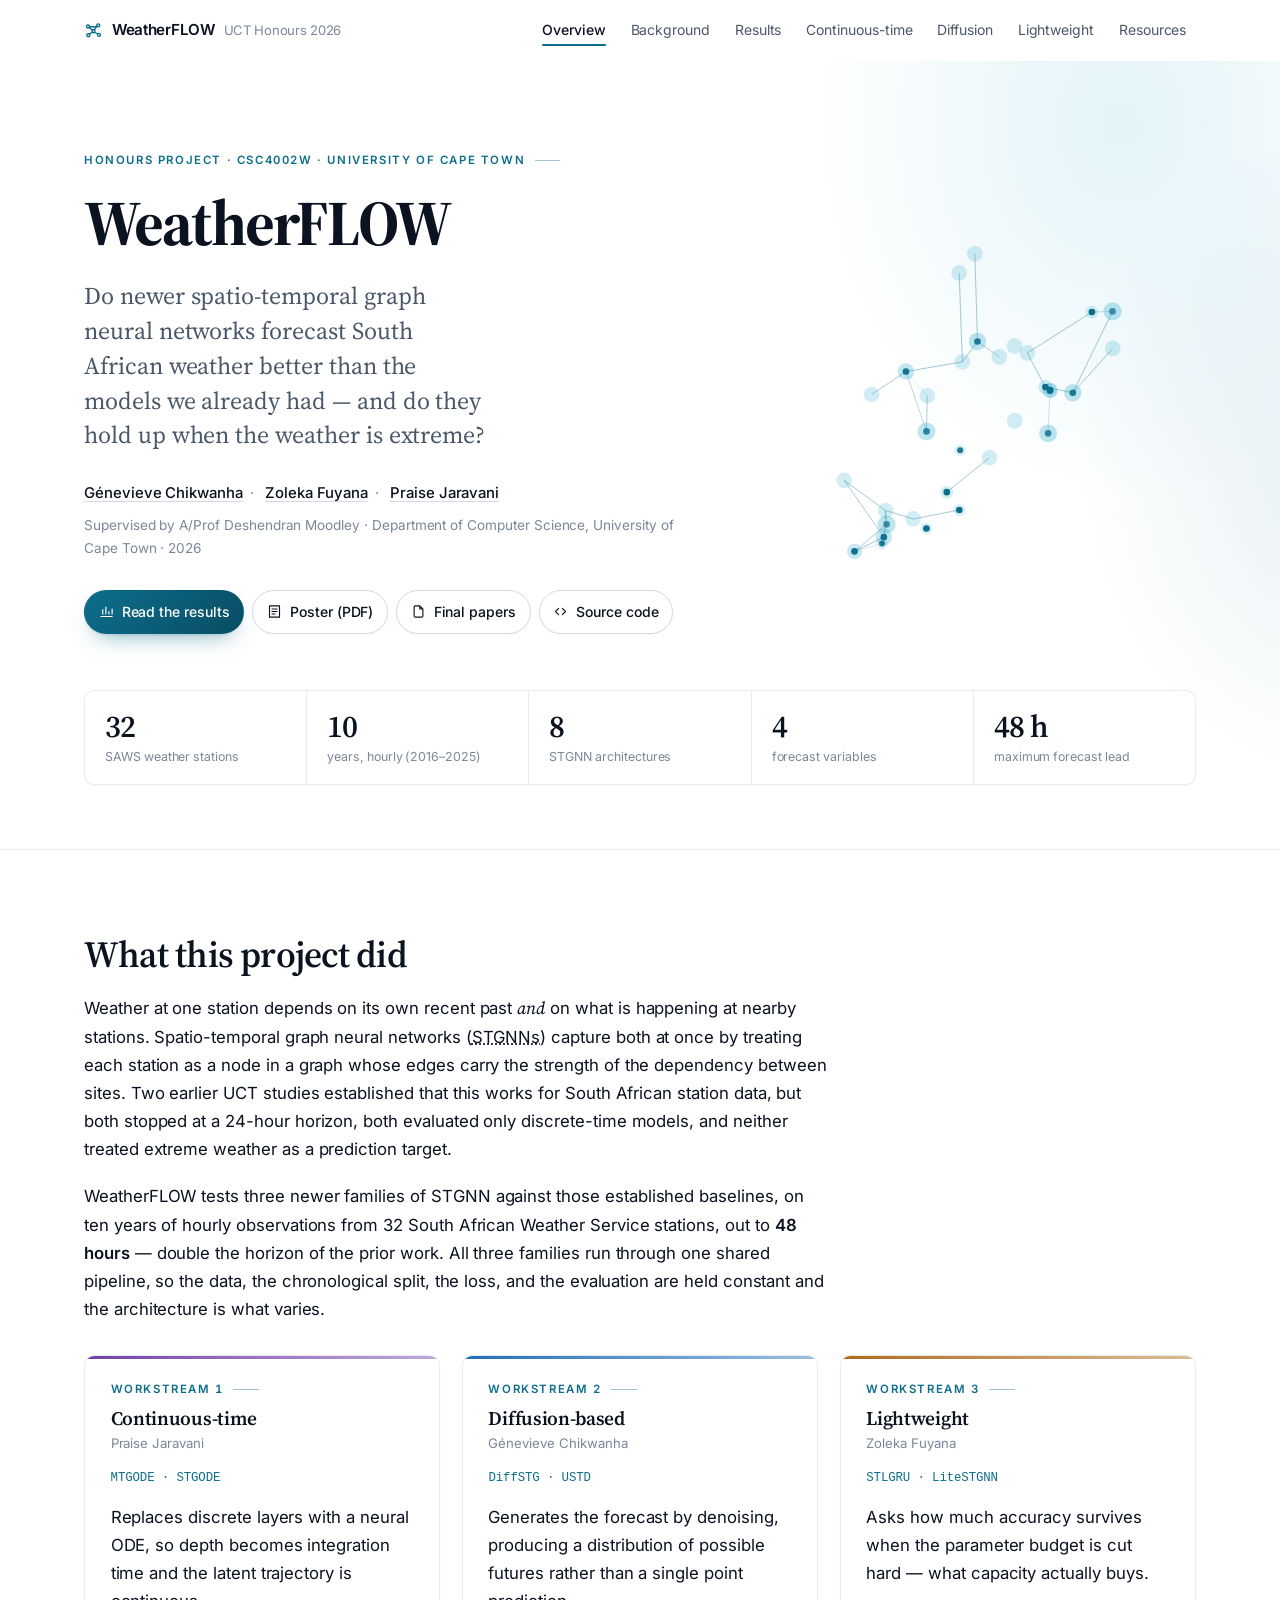
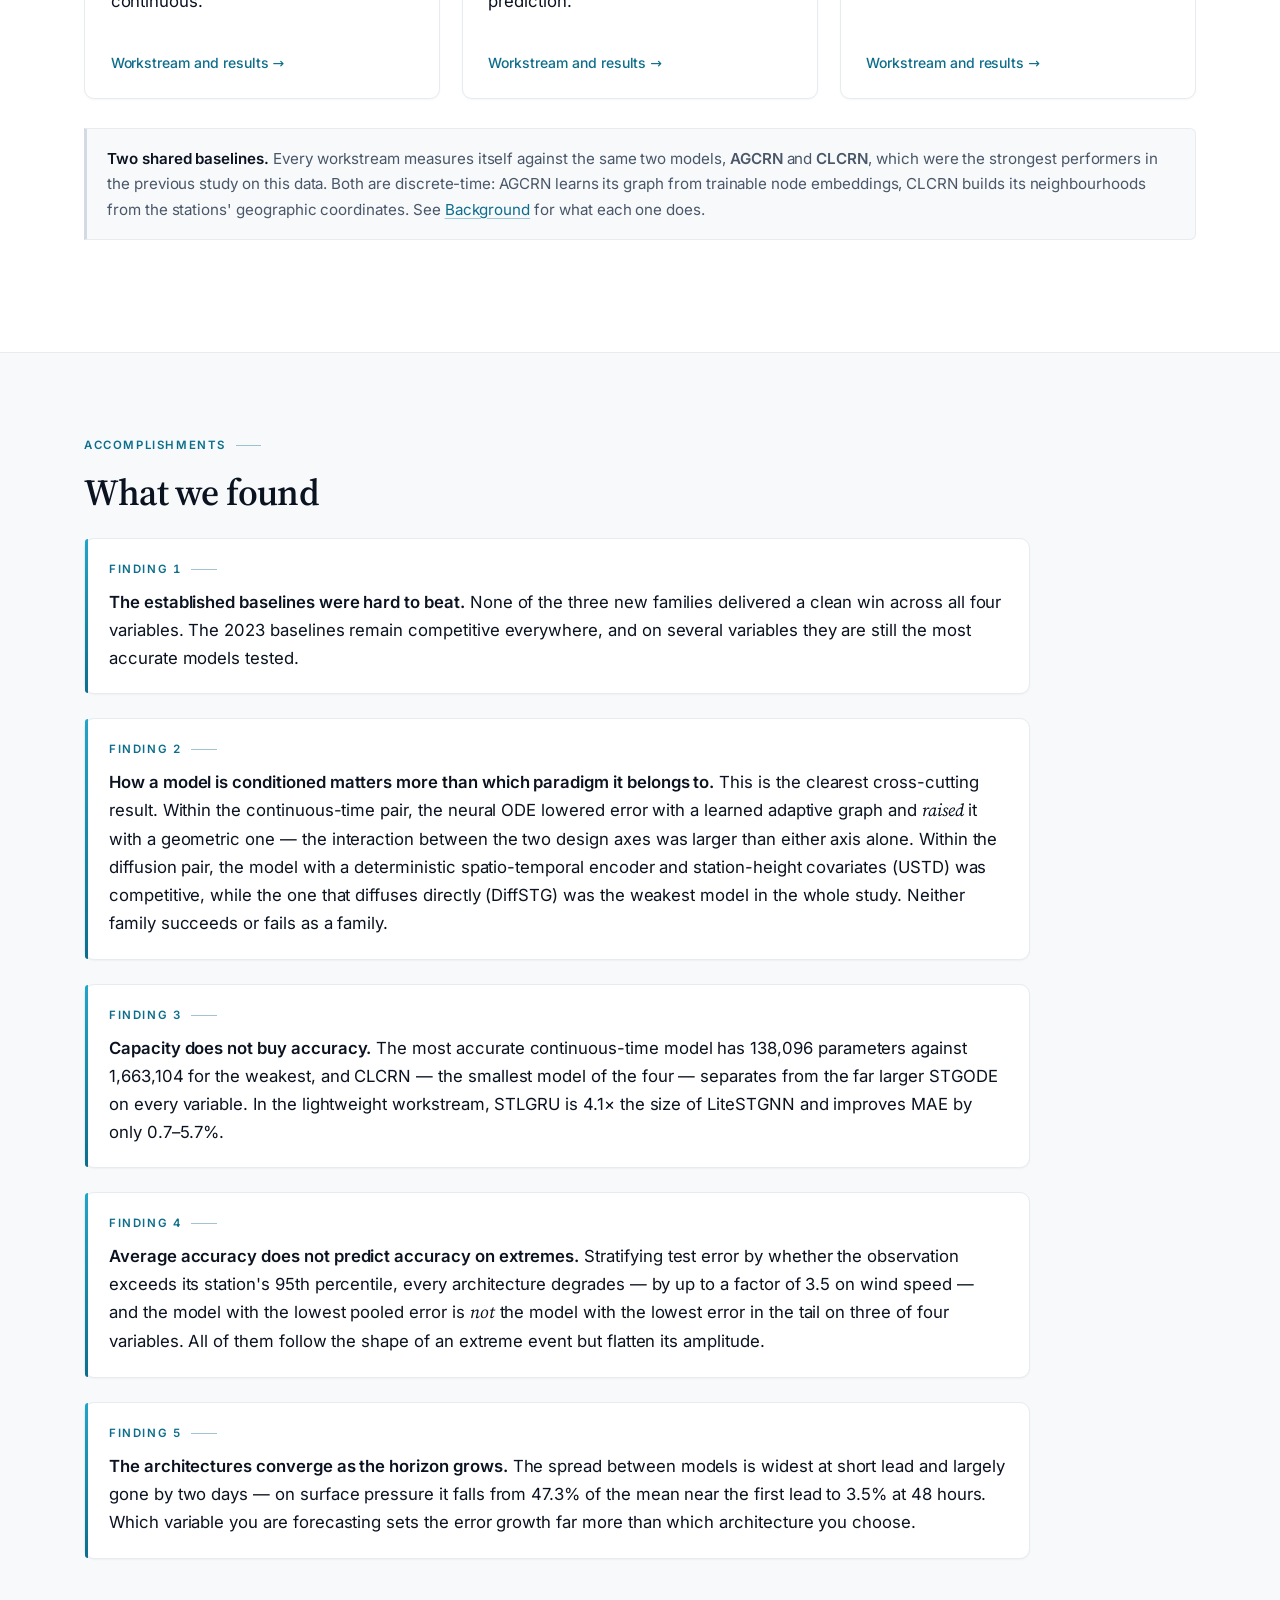
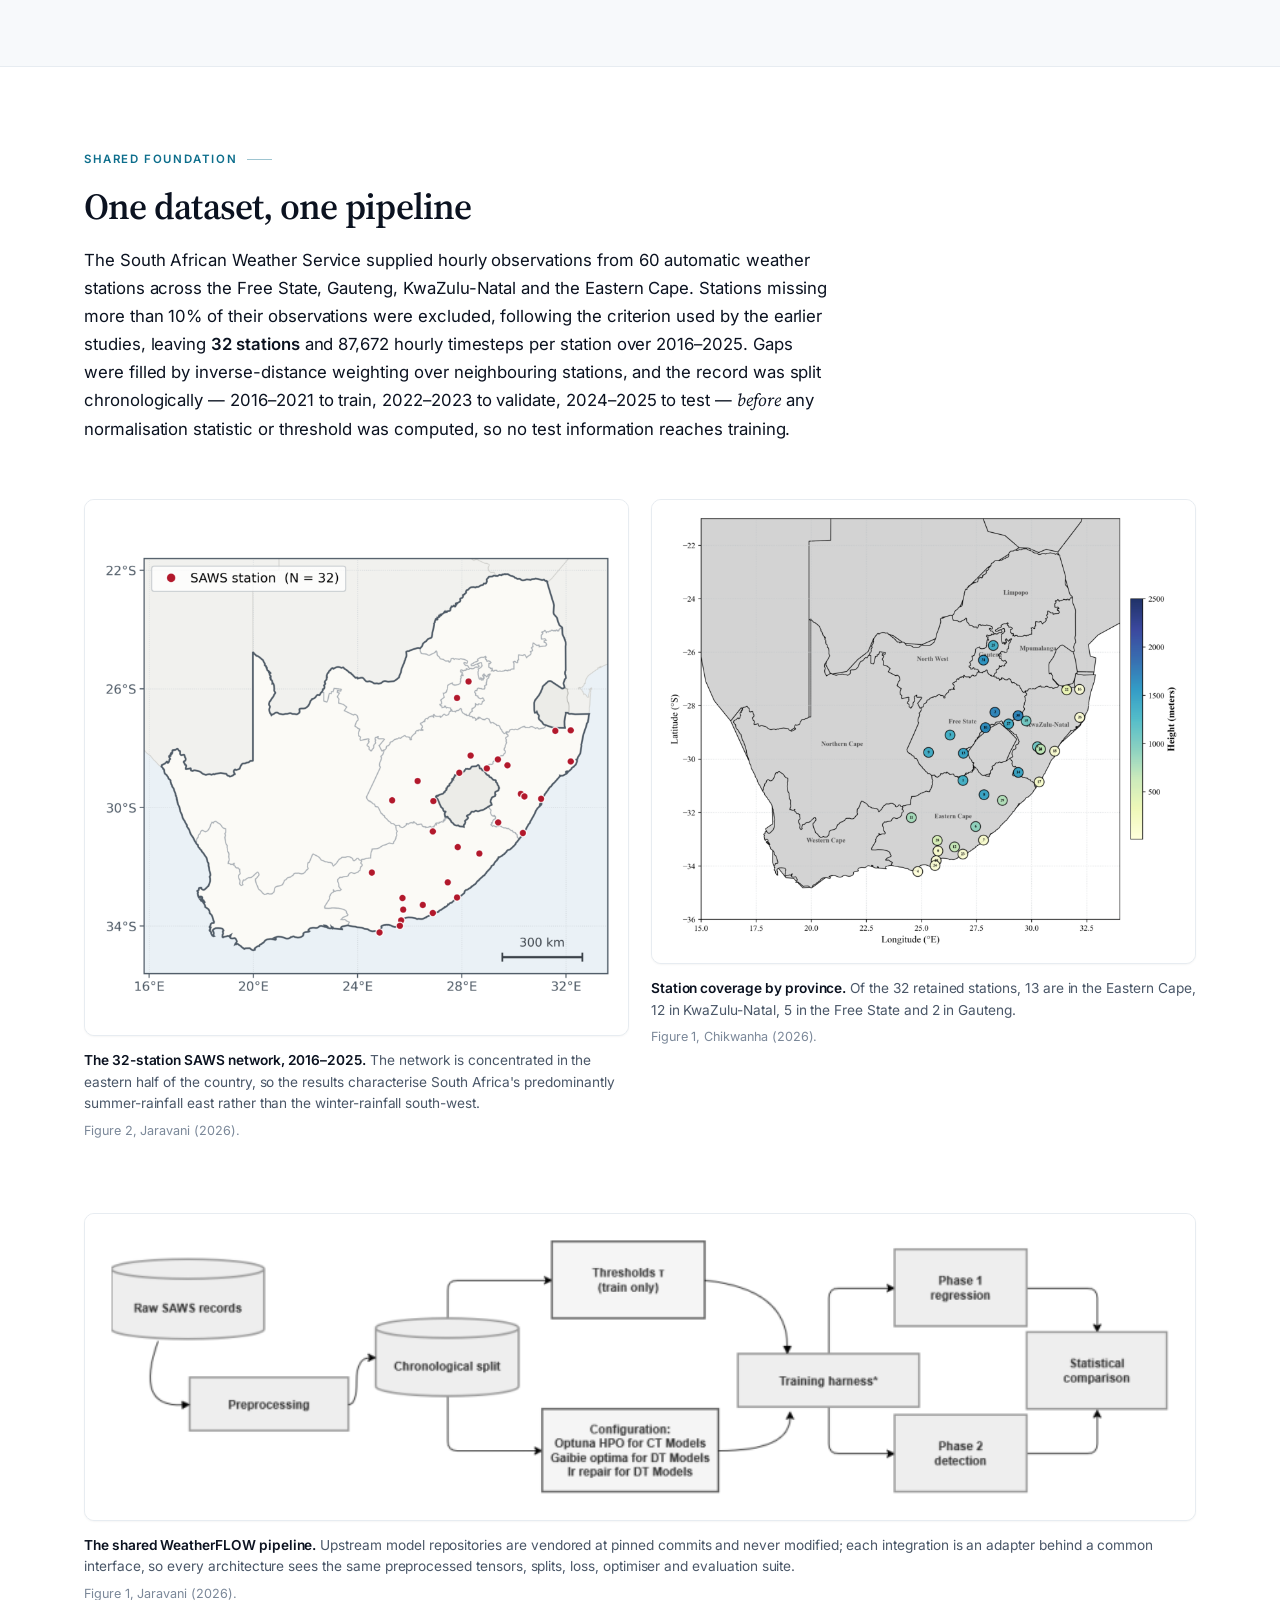
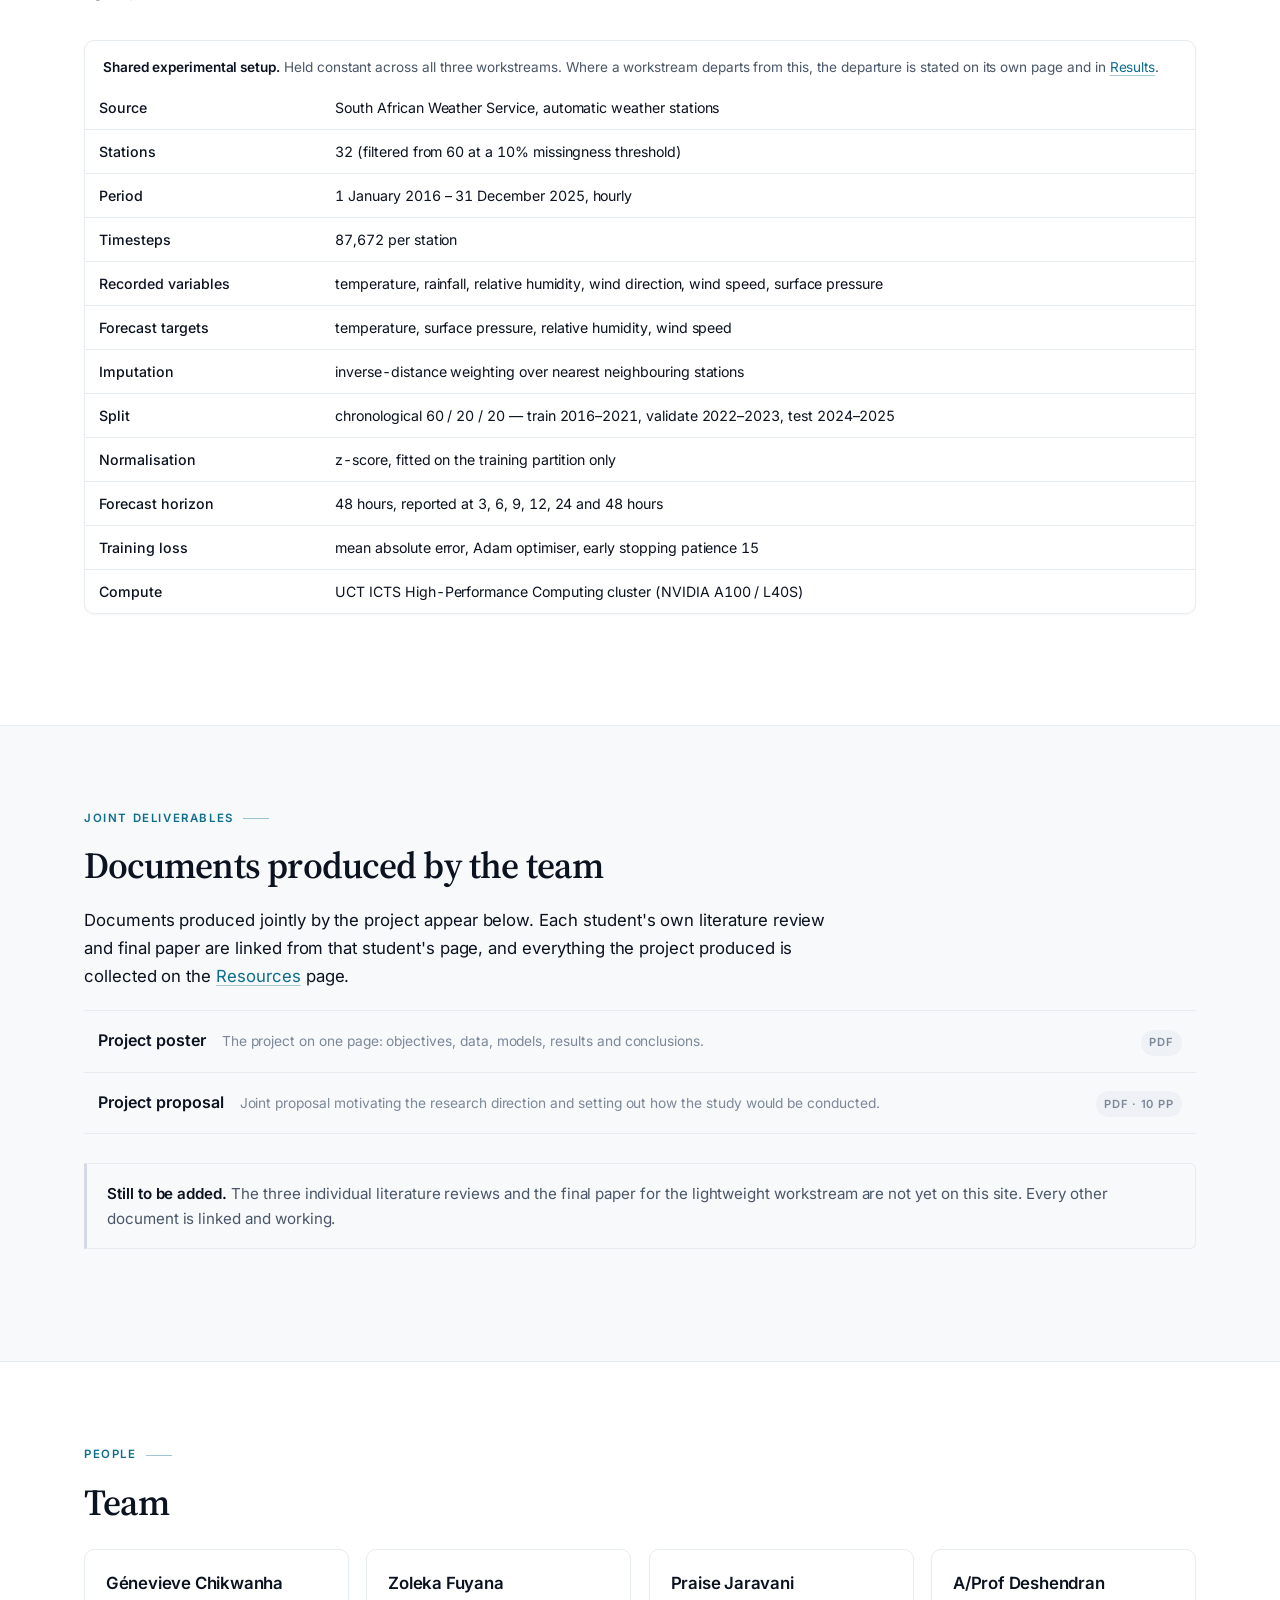
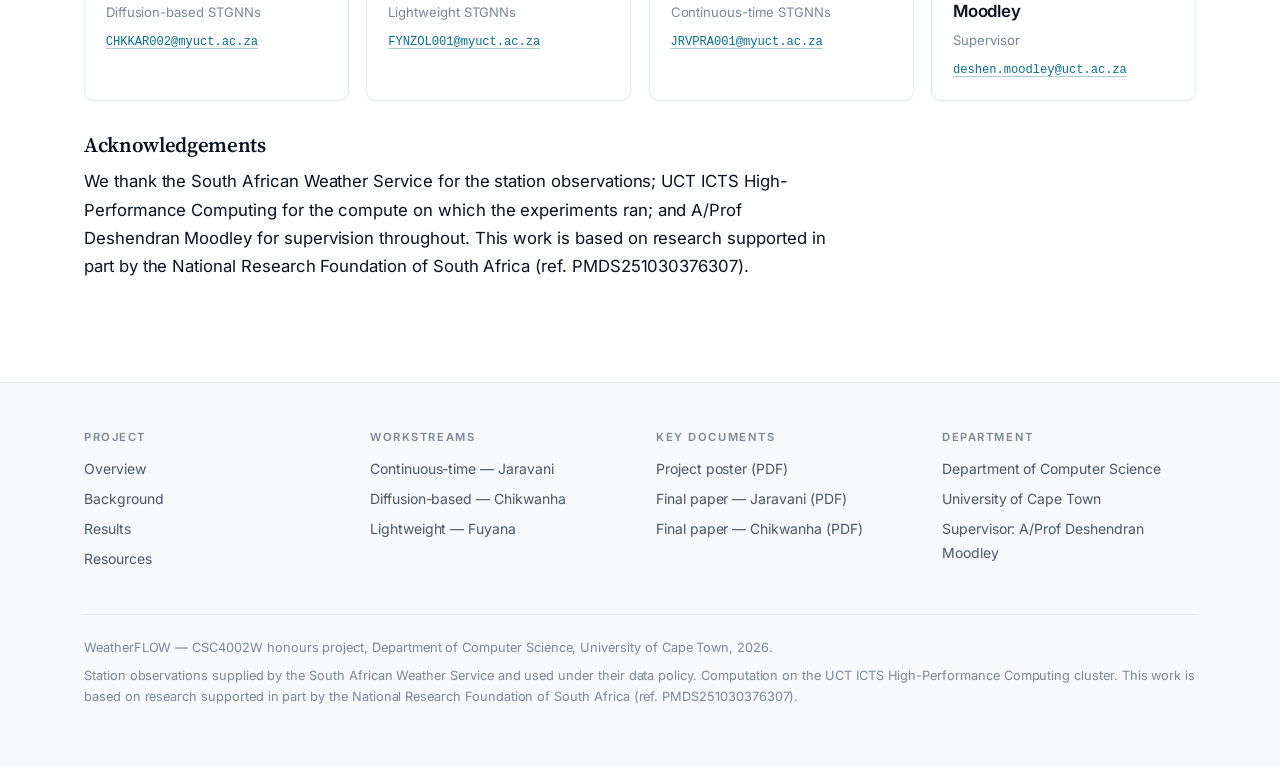
==== commit 2b6252ab: "Fail-safe the reveal: a missing main.js no longer blanks the page body The inline head script armed " ====
--- a/index.html
+++ b/index.html
@@ -8,7 +8,7 @@
 <meta name="author" content="Génevieve Chikwanha, Zoleka Fuyana, Praise Jaravani">
 <link rel="stylesheet" href="assets/css/main.css">
 <link rel="icon" href="assets/img/favicon.svg" type="image/svg+xml">
-<script>document.documentElement.className+=" js";</script>
+<script>(function(d,w){var r=d.documentElement;r.classList.add("js");w.wfUnarm=function(){r.classList.remove("js");};setTimeout(function(){if(!w.wfReady)w.wfUnarm();},2000);})(document,window);</script>
 </head>
 <body>
 <a class="skip-link" href="#main">Skip to content</a>
--- a/assets/css/main.css
+++ b/assets/css/main.css
@@ -633,11 +633,15 @@
 
 /* Scroll reveal — armed only when JS is present, so content is never
    hidden if scripting is unavailable. */
-.js section:not(.hero):not(.page-head) > .wrap > :is(h2, h3, p, .eyebrow, .prose,
-  .grid, figure, .table-scroll, .note, .doclist, .people, .stat-row,
-  details.bib, dl.kv, .next-prev),
-.js section:not(.hero):not(.page-head) > .wrap > .prose-wide > :is(h2, h3, p,
-  .finding, .note, .next-prev) {
+/* The structural part sits in :where() so it contributes no specificity:
+   the whole rule weighs exactly one class (.js), which lets the plain
+   `.in` rule below out-rank it. With :is() here instead, the hiding rule
+   outweighed `.in` and revealed content stayed invisible. */
+.js :where(section:not(.hero):not(.page-head) > .wrap)
+  > :where(h2, h3, p, .eyebrow, .prose, .grid, figure, .table-scroll, .note,
+           .doclist, .people, .stat-row, details.bib, dl.kv, .next-prev),
+.js :where(section:not(.hero):not(.page-head) > .wrap > .prose-wide)
+  > :where(h2, h3, p, .finding, .note, .next-prev) {
   opacity: 0;
   transform: translateY(20px);
 }
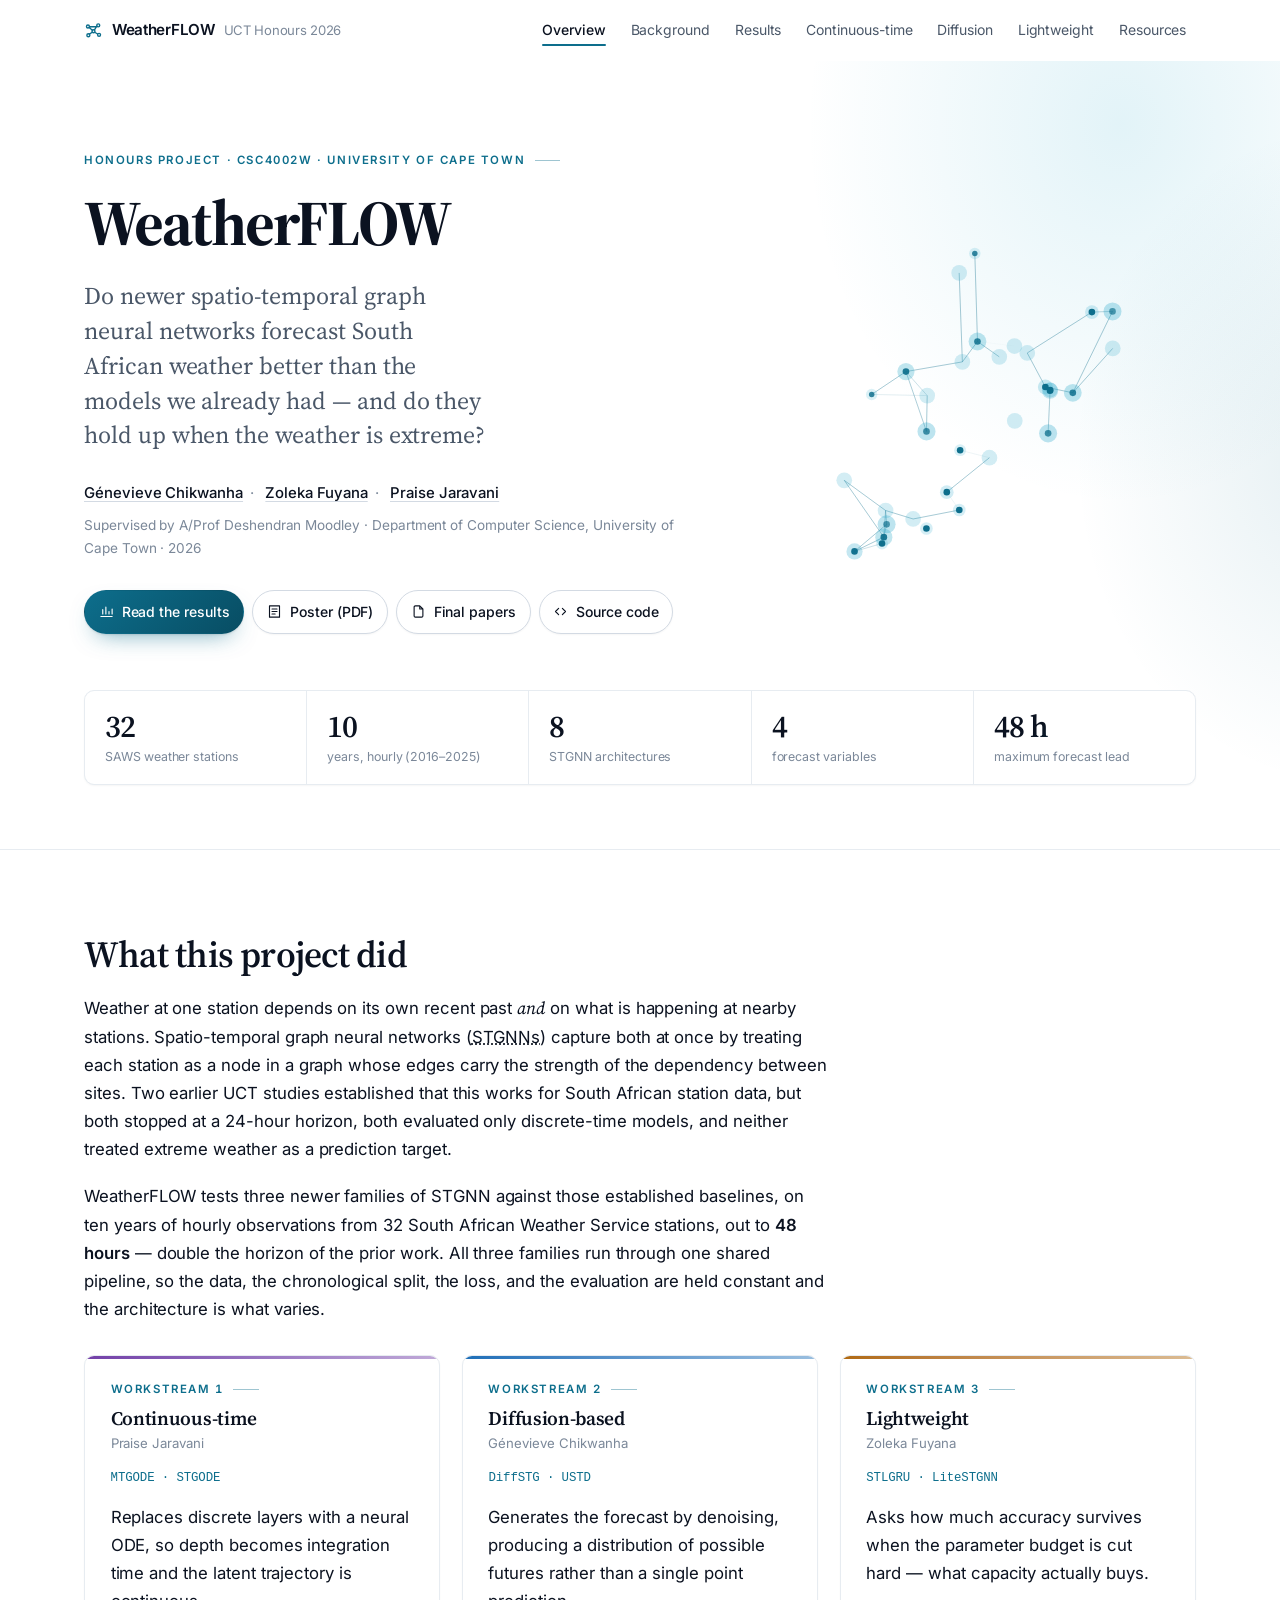
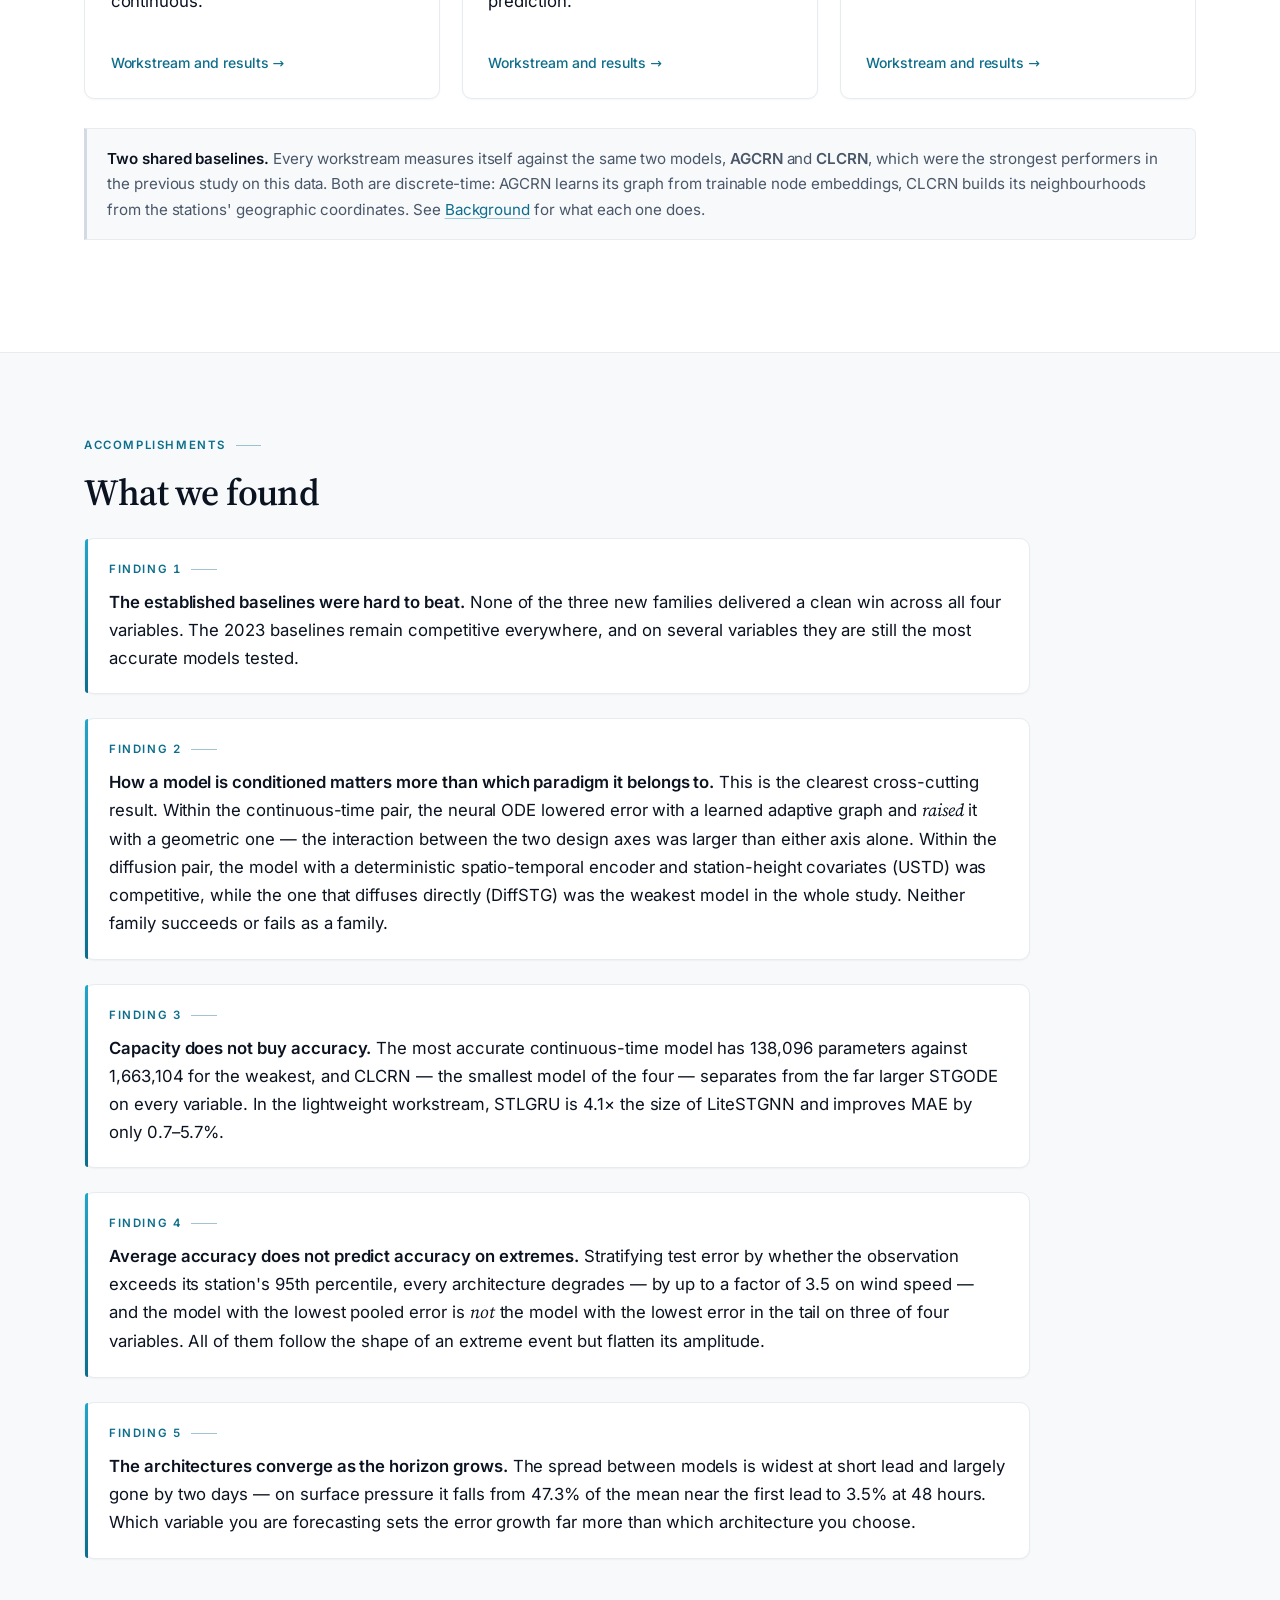
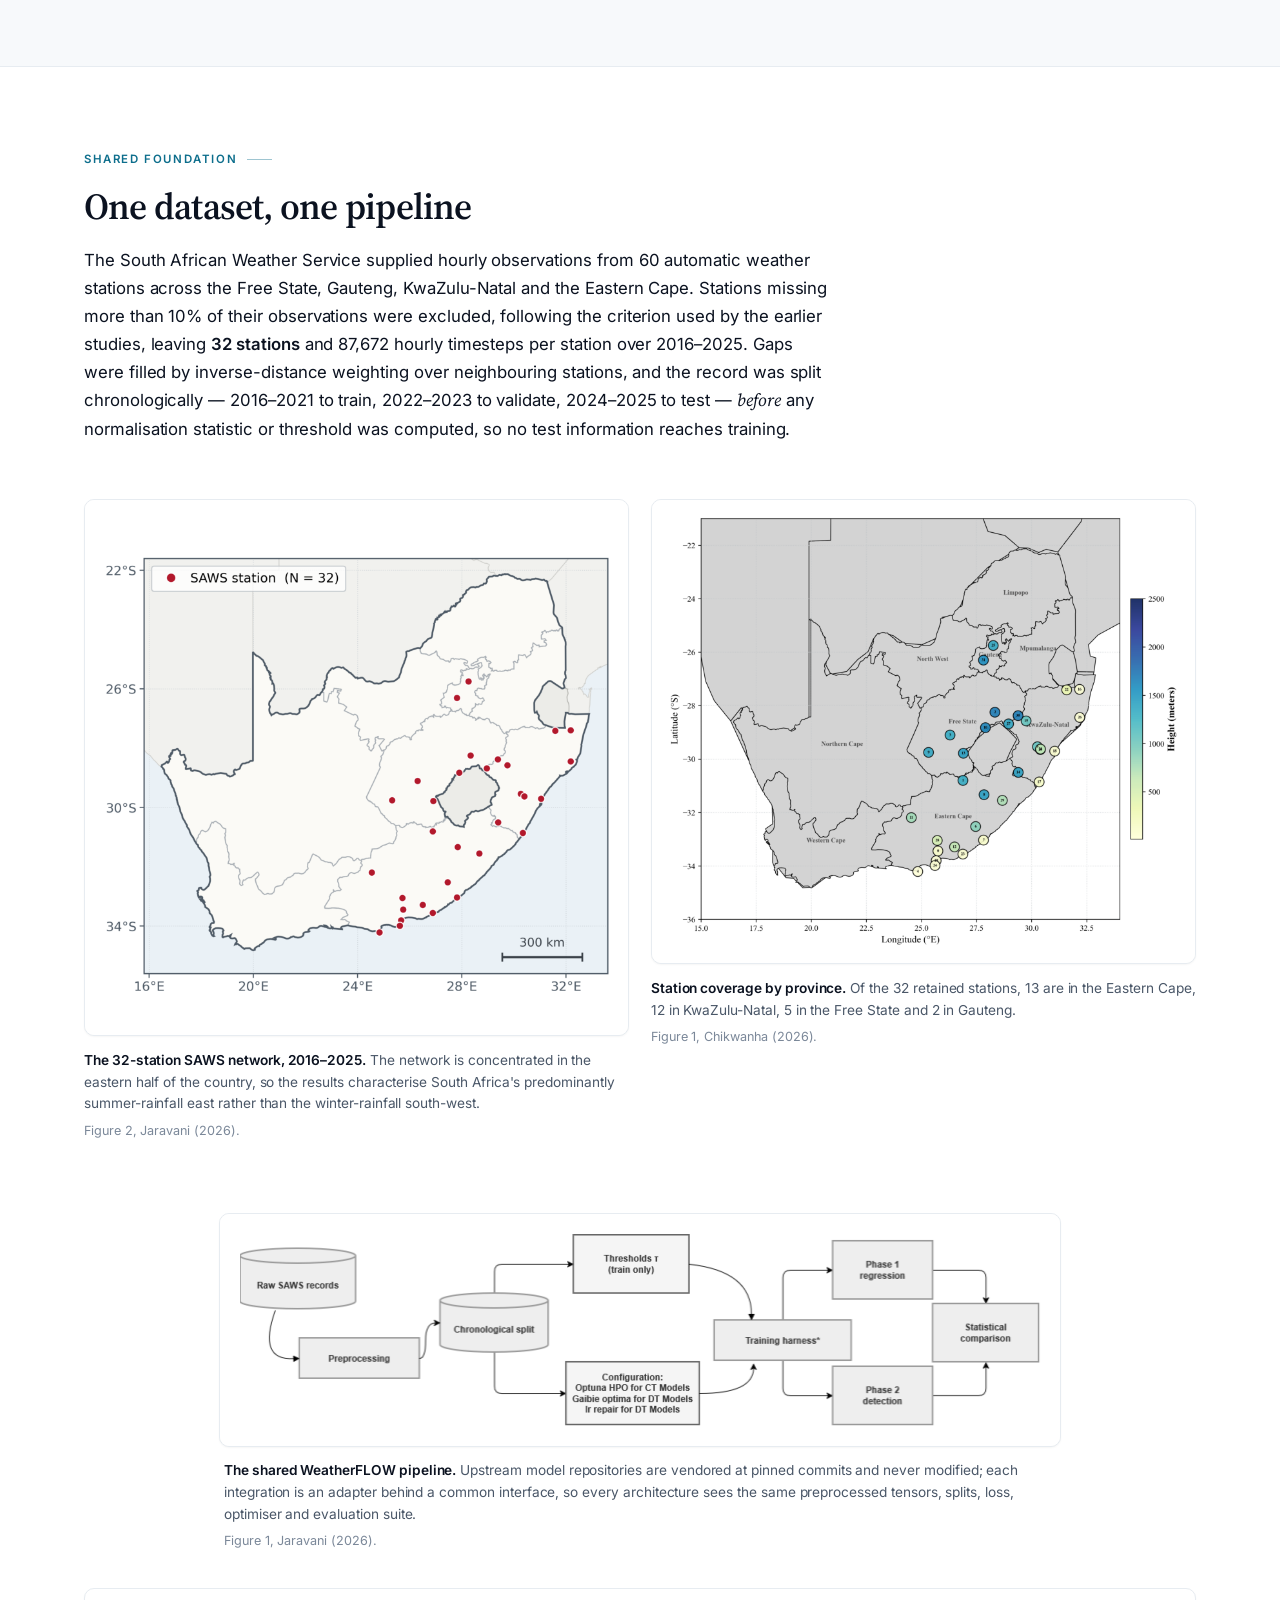
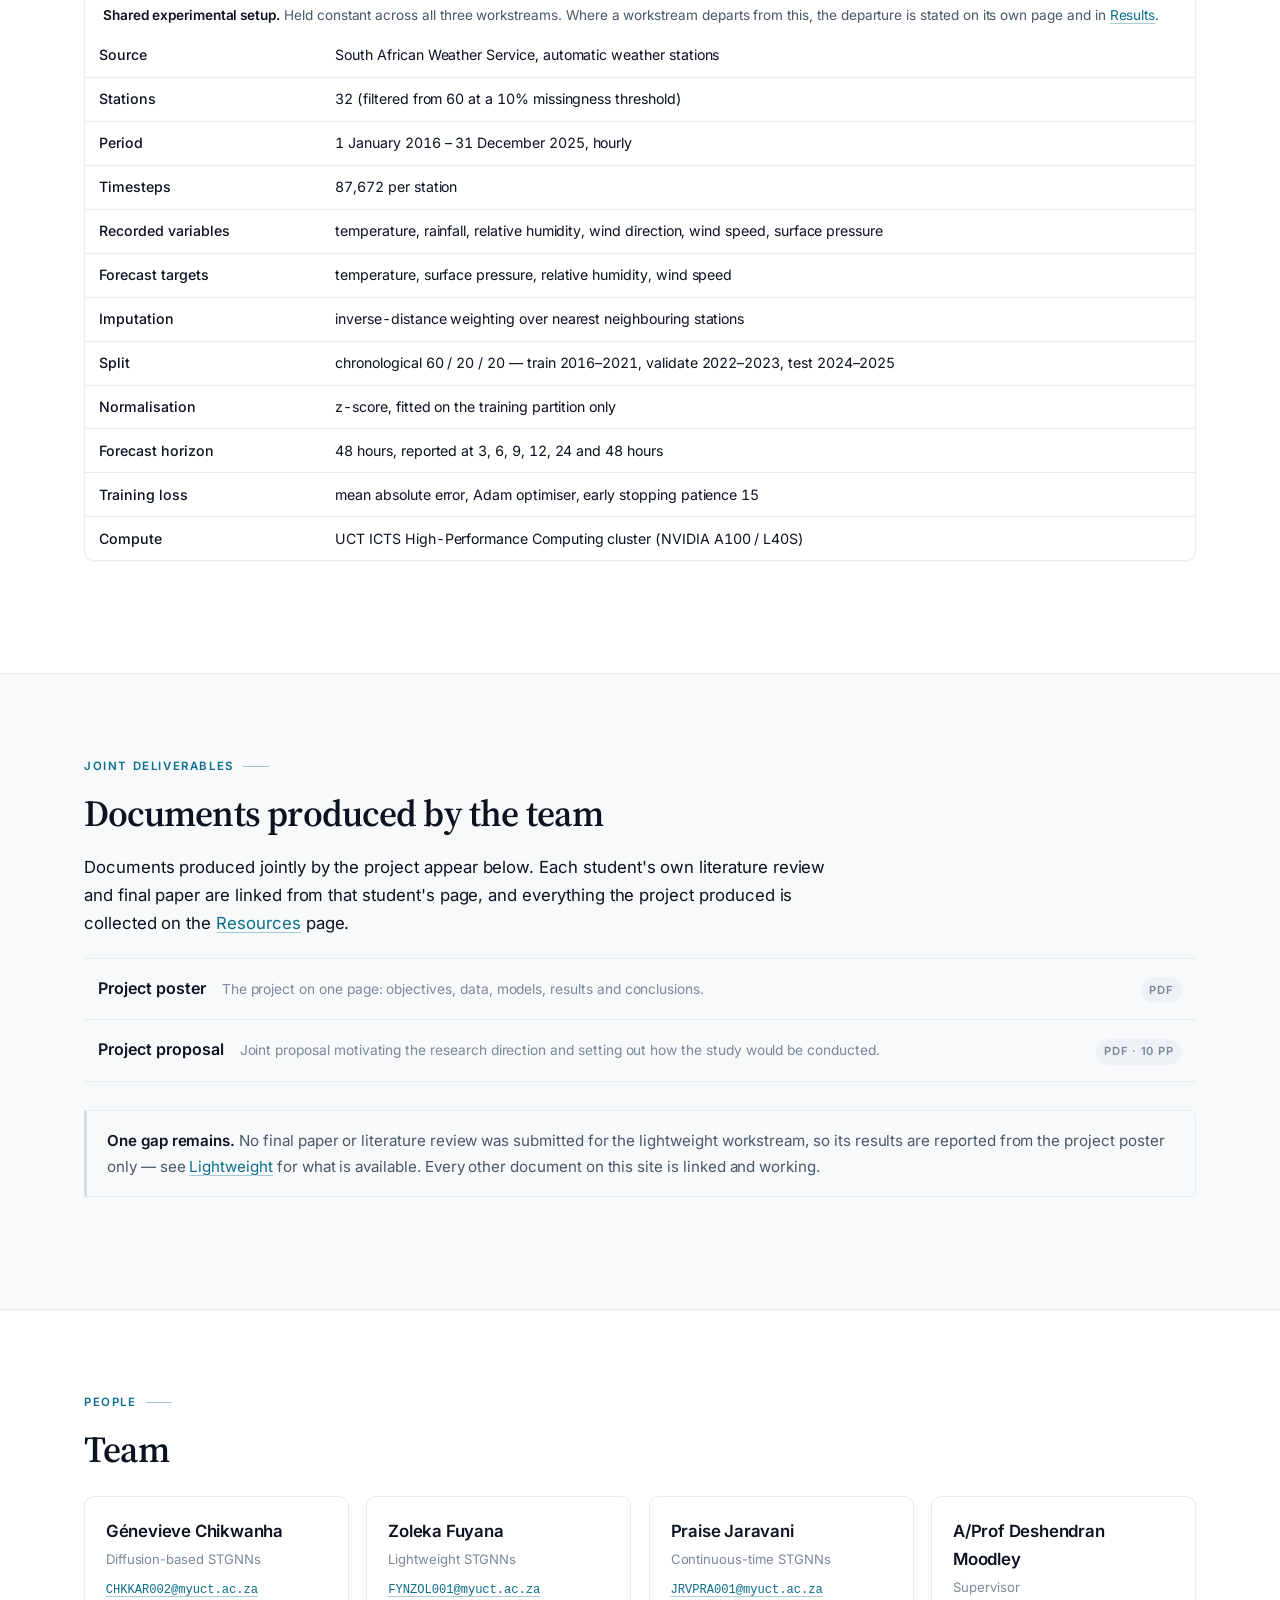
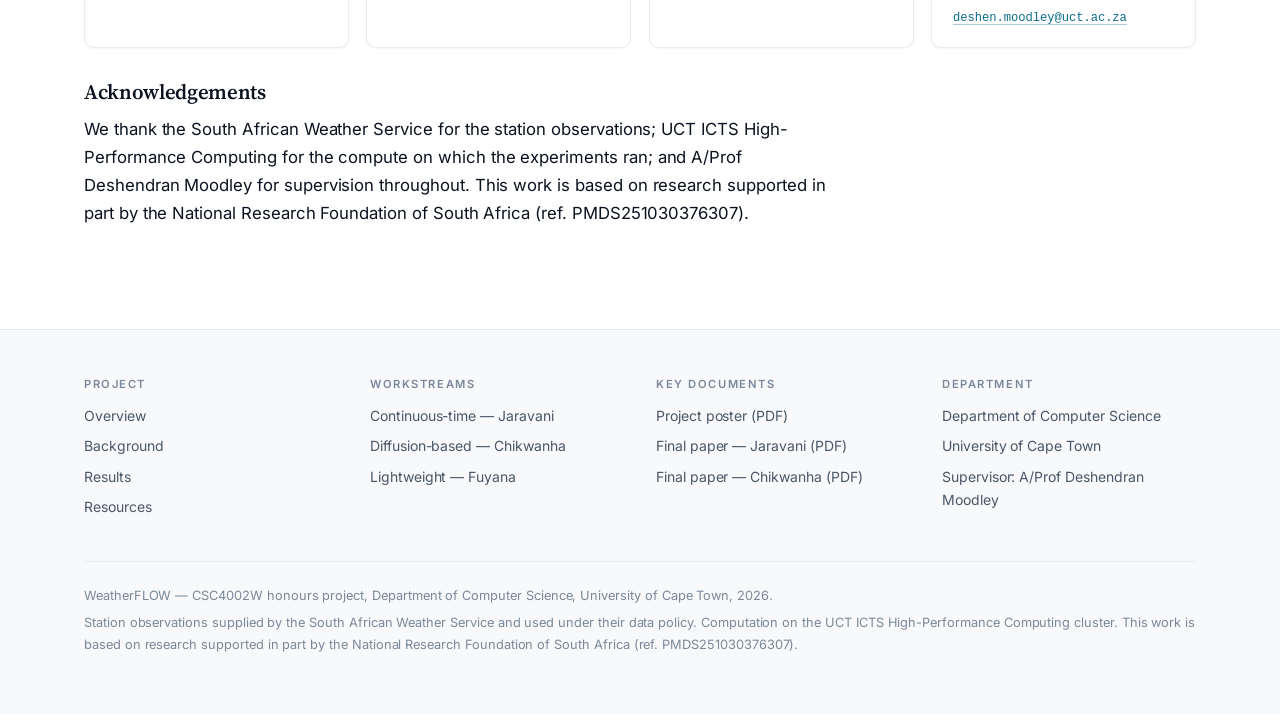
==== commit be869d90: "Add literature reviews, link live repos, and stop upscaling figures on desktop Documents - wire in t" ====
--- a/index.html
+++ b/index.html
@@ -297,9 +297,10 @@
 </ul>
 
 <div class="note">
-<p><strong>Still to be added.</strong> The three individual literature reviews
-and the final paper for the lightweight workstream are not yet on this site.
-Every other document is linked and working.</p>
+<p><strong>One gap remains.</strong> No final paper or literature review was
+submitted for the lightweight workstream, so its results are reported from the
+project poster only &mdash; see <a href="lightweight.html">Lightweight</a> for
+what is available. Every other document on this site is linked and working.</p>
 </div>
 </div>
 </section>
--- a/assets/css/main.css
+++ b/assets/css/main.css
@@ -467,13 +467,23 @@
 
 /* -------------------------------------------------------------- figures -- */
 figure { margin: 2.25rem 0; }
+/* Every figure PNG carries real width/height attributes (set at extraction
+   time), so leaving CSS width unset renders each one at its native pixel
+   size — crisp, and never larger than the source. max-width still shrinks
+   it to fit a narrow viewport or a grid column; nothing here stretches a
+   small source image up to fill a wide desktop column the way `width:100%`
+   used to. */
 figure img {
-  display: block; width: 100%; background: #fff;
+  display: block; max-width: 100%; height: auto; margin-inline: auto;
+  background: #fff;
   border: 1px solid var(--rule); border-radius: var(--radius);
   box-shadow: var(--sh-1); transition: box-shadow var(--med), transform var(--med);
 }
 figure:hover img { box-shadow: var(--sh-2); }
-figcaption { font-size: .855rem; line-height: 1.6; color: var(--ink-2); margin-top: .85rem; }
+figcaption {
+  max-width: 52rem; margin: .85rem auto 0;
+  font-size: .855rem; line-height: 1.6; color: var(--ink-2);
+}
 figcaption b { color: var(--ink); font-weight: 600; }
 figcaption .src { display: block; margin-top: .35rem; color: var(--ink-3); font-size: .79rem; }
 
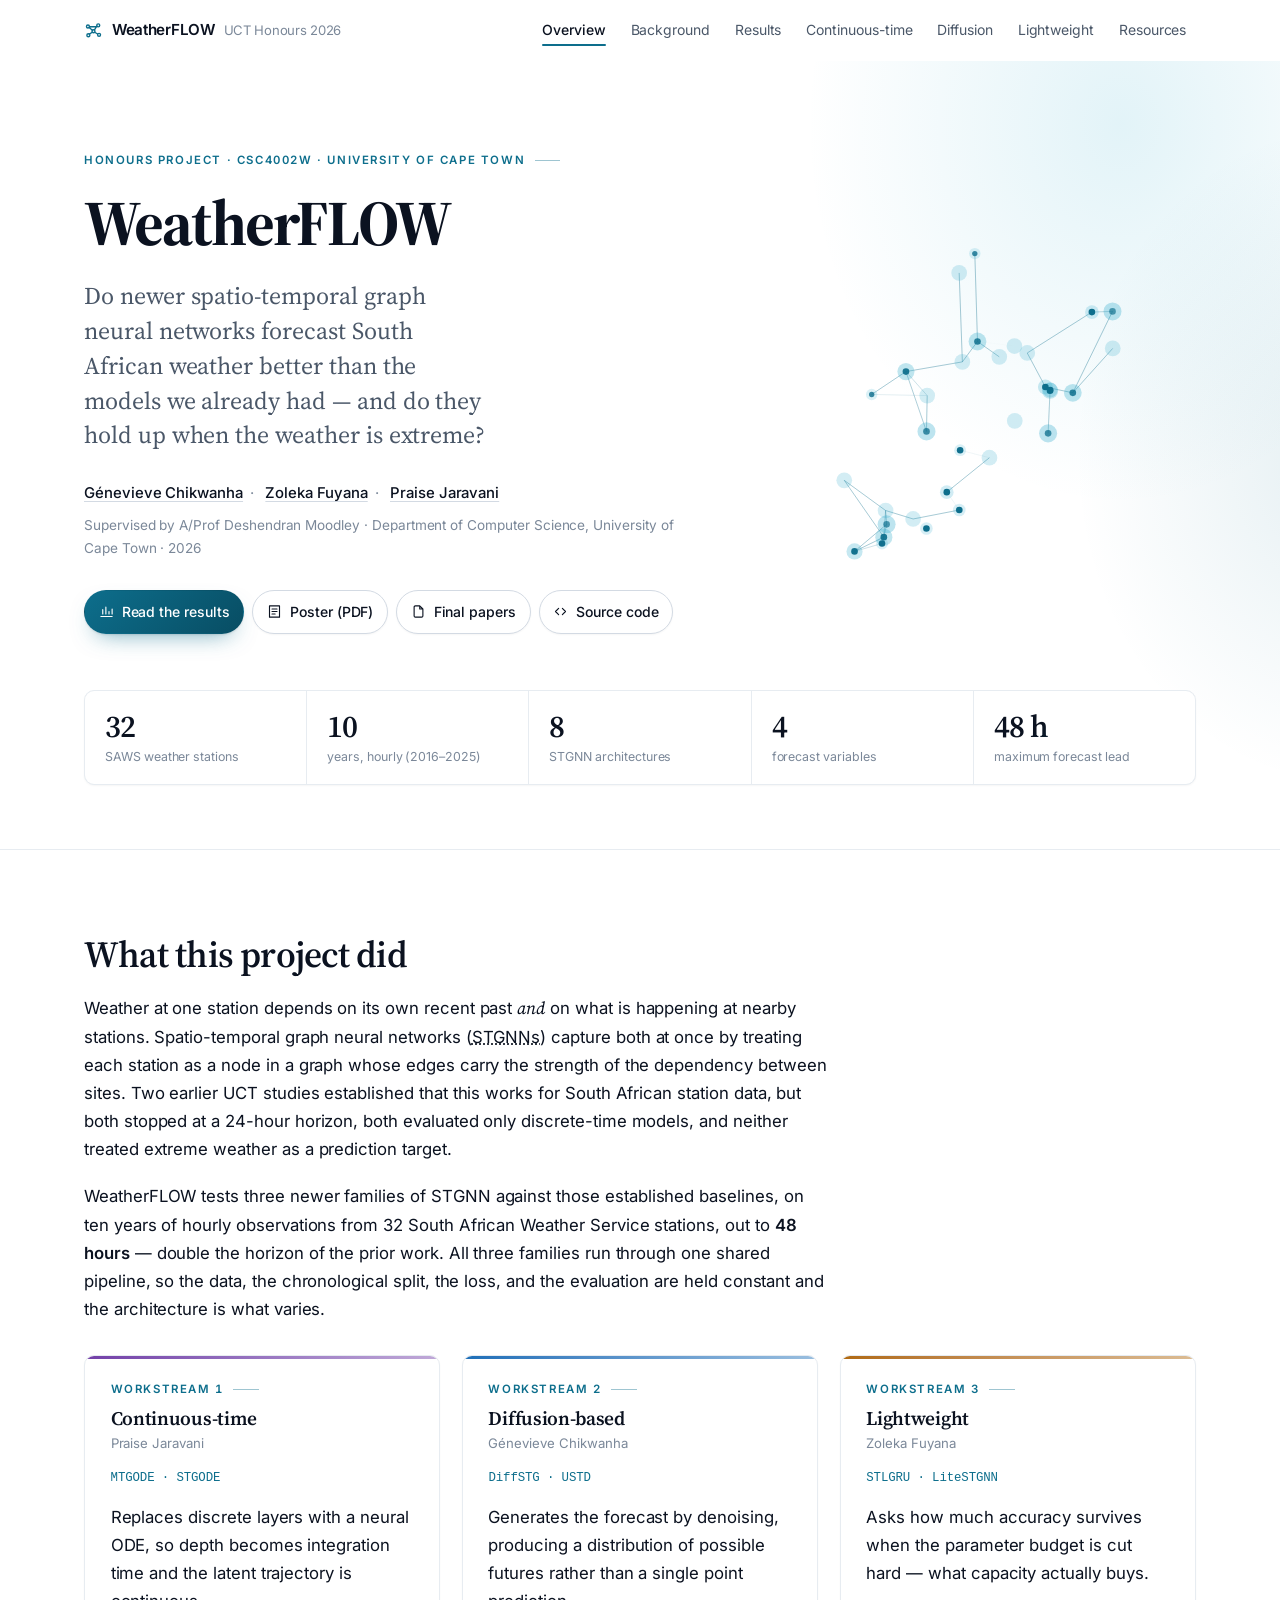
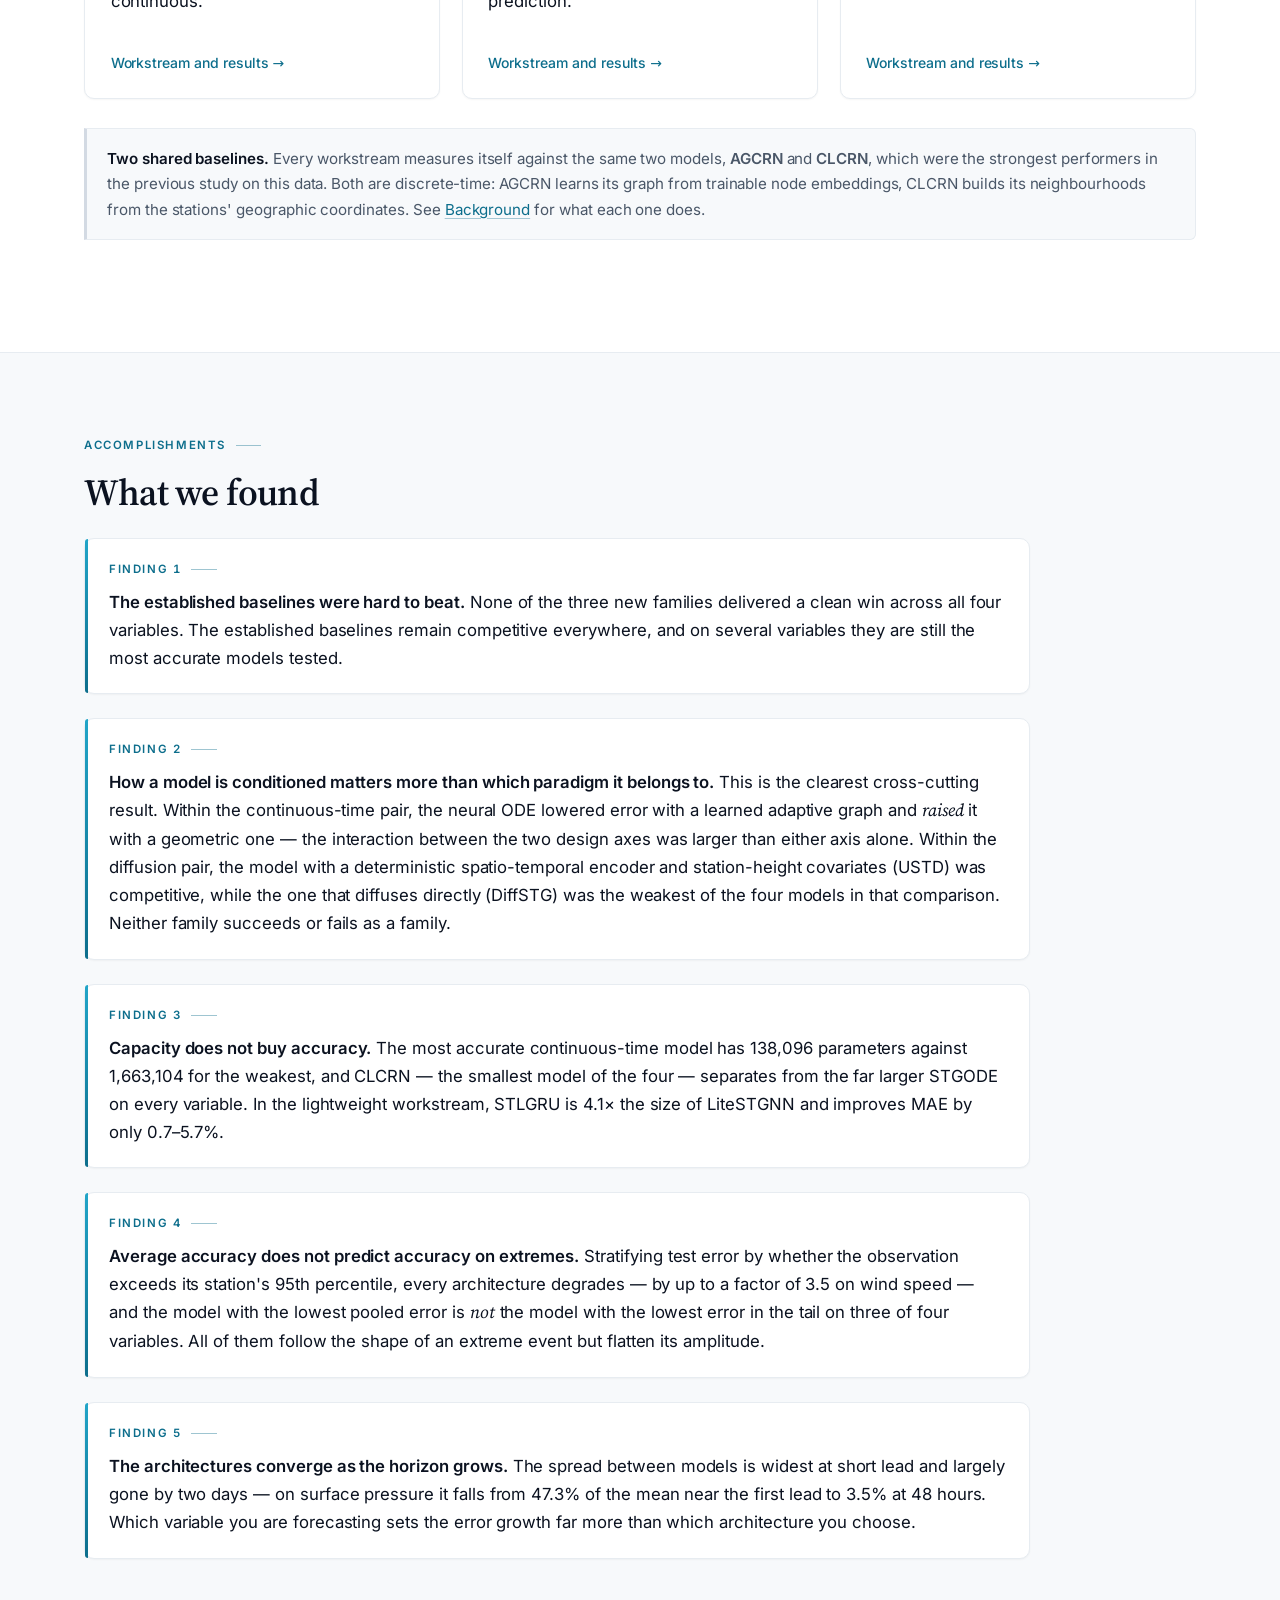
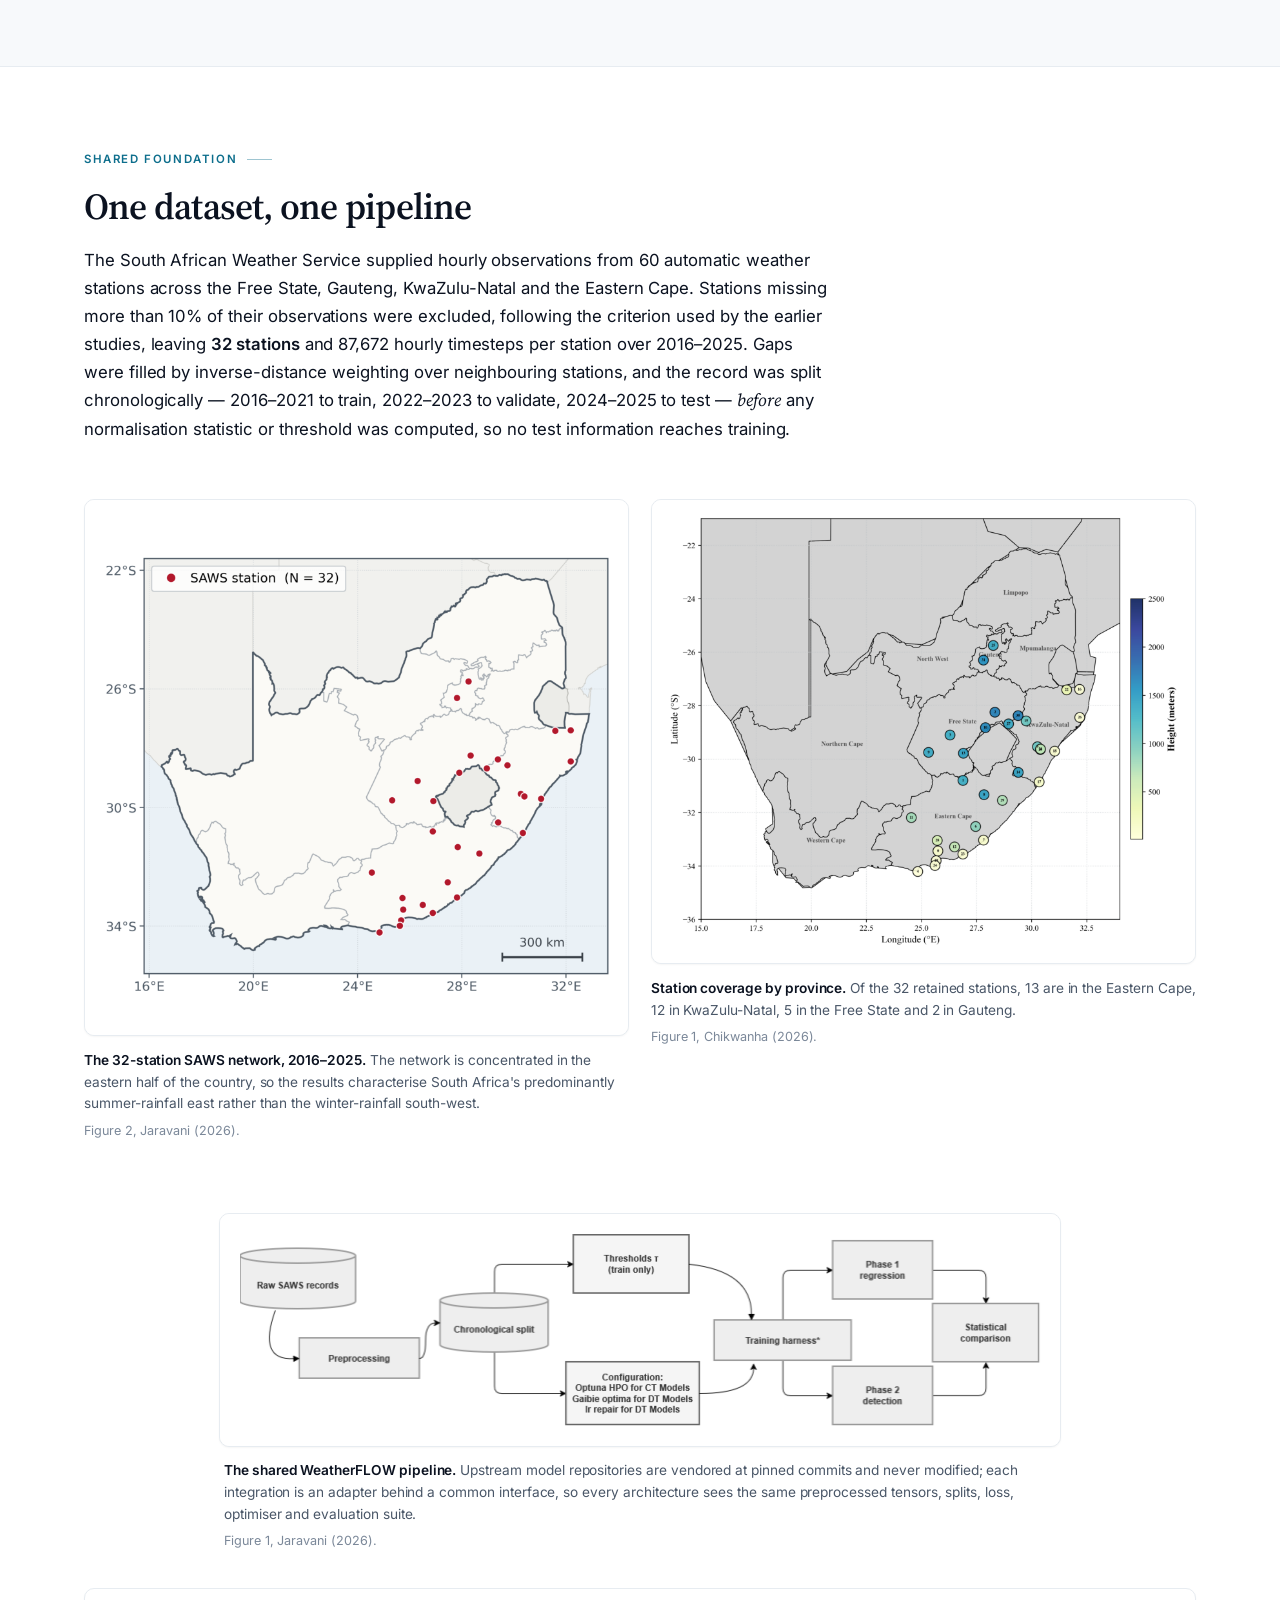
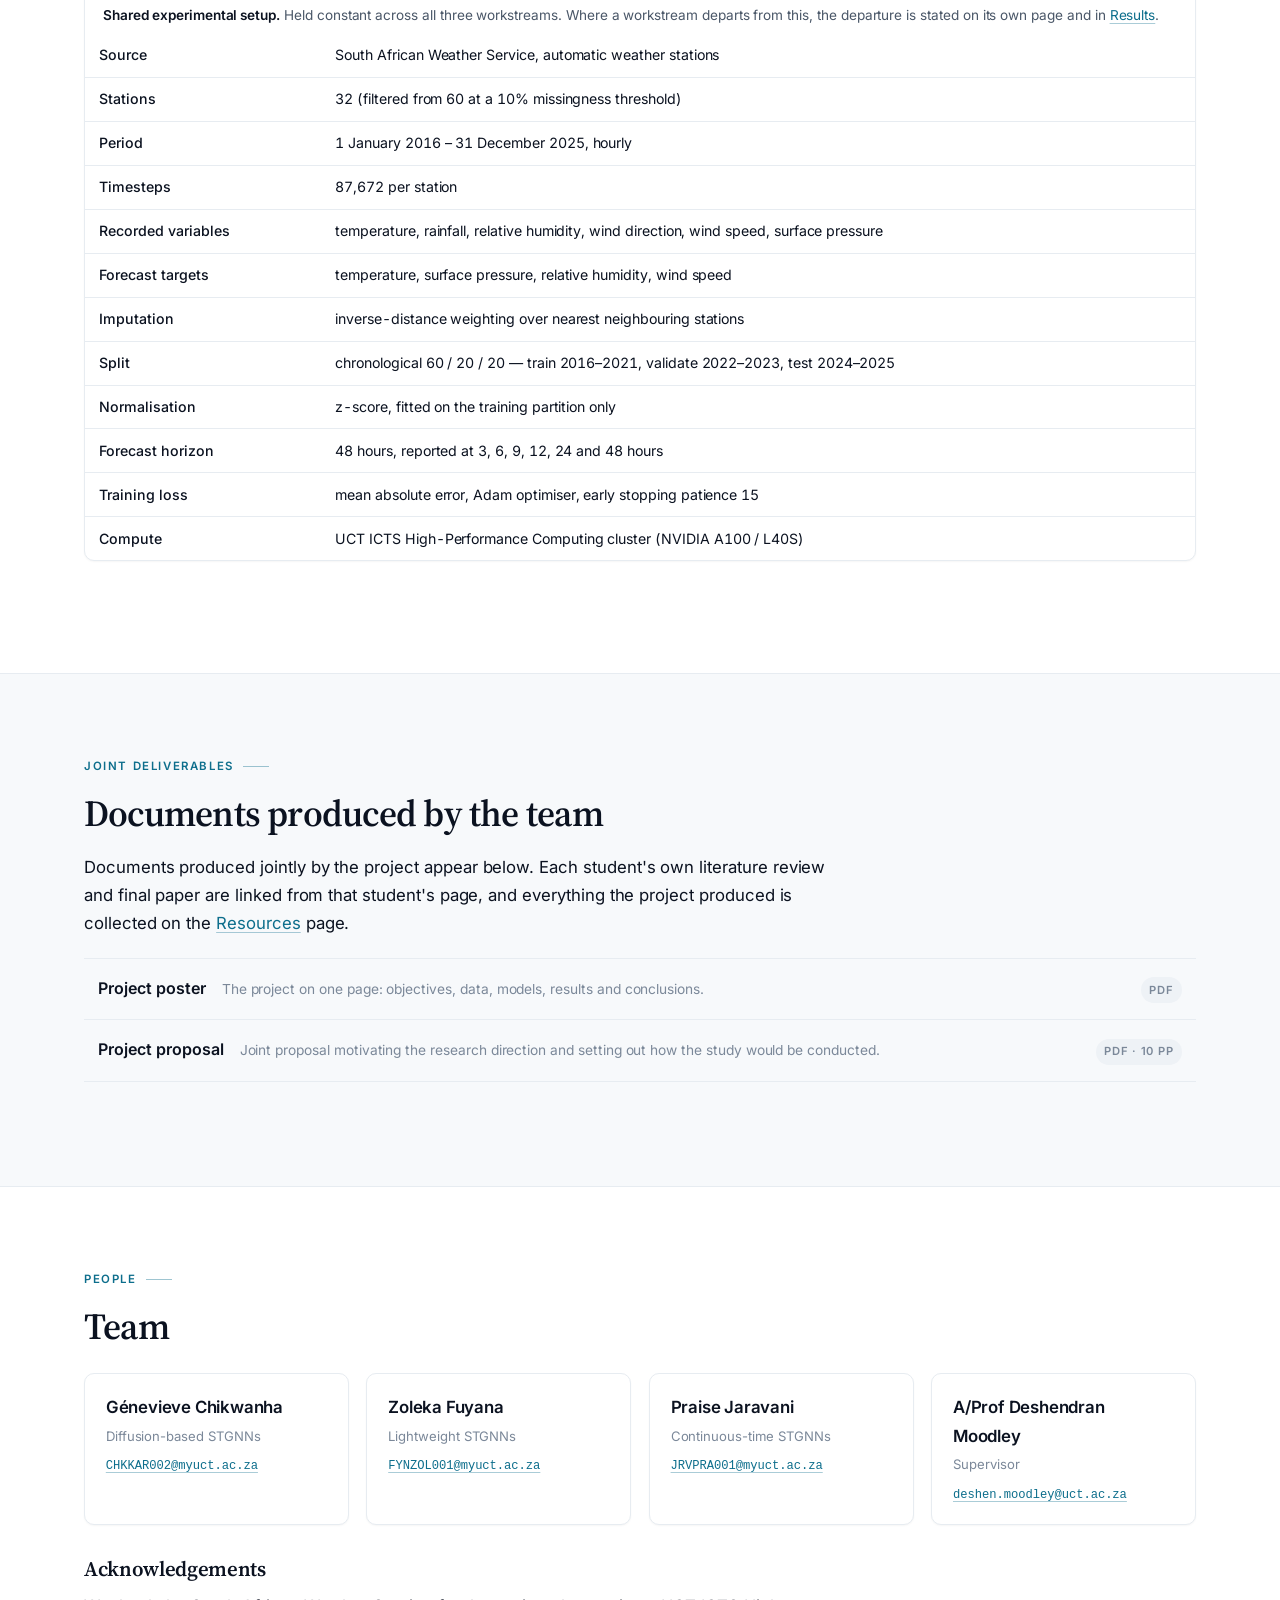
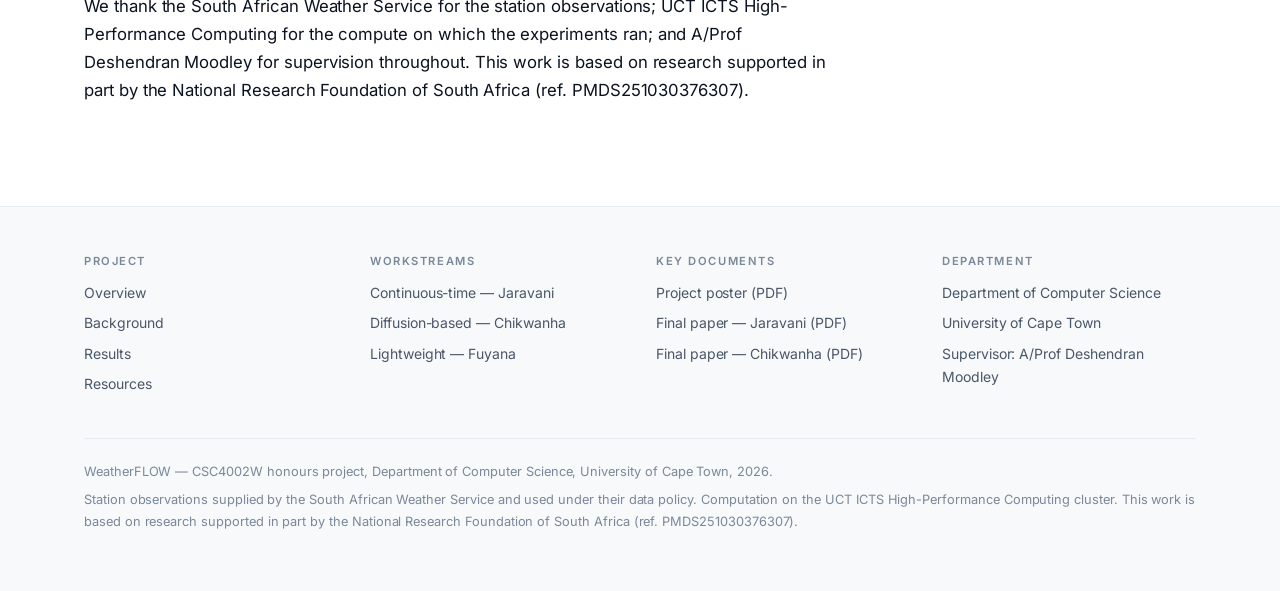
==== commit c15c0e81: "Drop the process commentary, and correct the lineage dates The site was narrating its own production" ====
--- a/index.html
+++ b/index.html
@@ -153,7 +153,7 @@
 <div class="finding">
 <p class="eyebrow">Finding 1</p>
 <p><strong>The established baselines were hard to beat.</strong> None of the three
-new families delivered a clean win across all four variables. The 2023
+new families delivered a clean win across all four variables. The established
 baselines remain competitive everywhere, and on several variables they are still
 the most accurate models tested.</p>
 </div>
@@ -167,7 +167,8 @@
 design axes was larger than either axis alone. Within the diffusion pair, the
 model with a deterministic spatio-temporal encoder and station-height covariates
 (USTD) was competitive, while the one that diffuses directly (DiffSTG) was the
-weakest model in the whole study. Neither family succeeds or fails as a family.</p>
+weakest of the four models in that comparison. Neither family succeeds or fails
+as a family.</p>
 </div>
 
 <div class="finding">
@@ -295,13 +296,6 @@
   <span class="d">Joint proposal motivating the research direction and setting out how the study would be conducted.</span>
   <span class="meta">PDF &middot; 10 pp</span></a></li>
 </ul>
-
-<div class="note">
-<p><strong>One gap remains.</strong> No final paper or literature review was
-submitted for the lightweight workstream, so its results are reported from the
-project poster only &mdash; see <a href="lightweight.html">Lightweight</a> for
-what is available. Every other document on this site is linked and working.</p>
-</div>
 </div>
 </section>
 
--- a/assets/css/main.css
+++ b/assets/css/main.css
@@ -490,7 +490,7 @@
 /* ------------------------------------------------------------ documents -- */
 .doclist { list-style: none; margin: 1.3rem 0; padding: 0; border-top: 1px solid var(--rule); }
 .doclist li { margin: 0; border-bottom: 1px solid var(--rule); }
-.doclist a, .doclist .pending {
+.doclist a {
   display: flex; align-items: baseline; gap: 1rem; flex-wrap: wrap;
   padding: 1rem .9rem; text-decoration: none; color: var(--ink);
   border-radius: var(--radius-sm);
@@ -507,8 +507,6 @@
   background: var(--paper-3); border-radius: 100px;
 }
 .doclist a:hover .meta { background: #fff; color: var(--accent); }
-.doclist .pending { color: var(--ink-3); }
-.doclist .pending .t { font-weight: 500; }
 
 /* ---------------------------------------------------------------- people */
 .people {
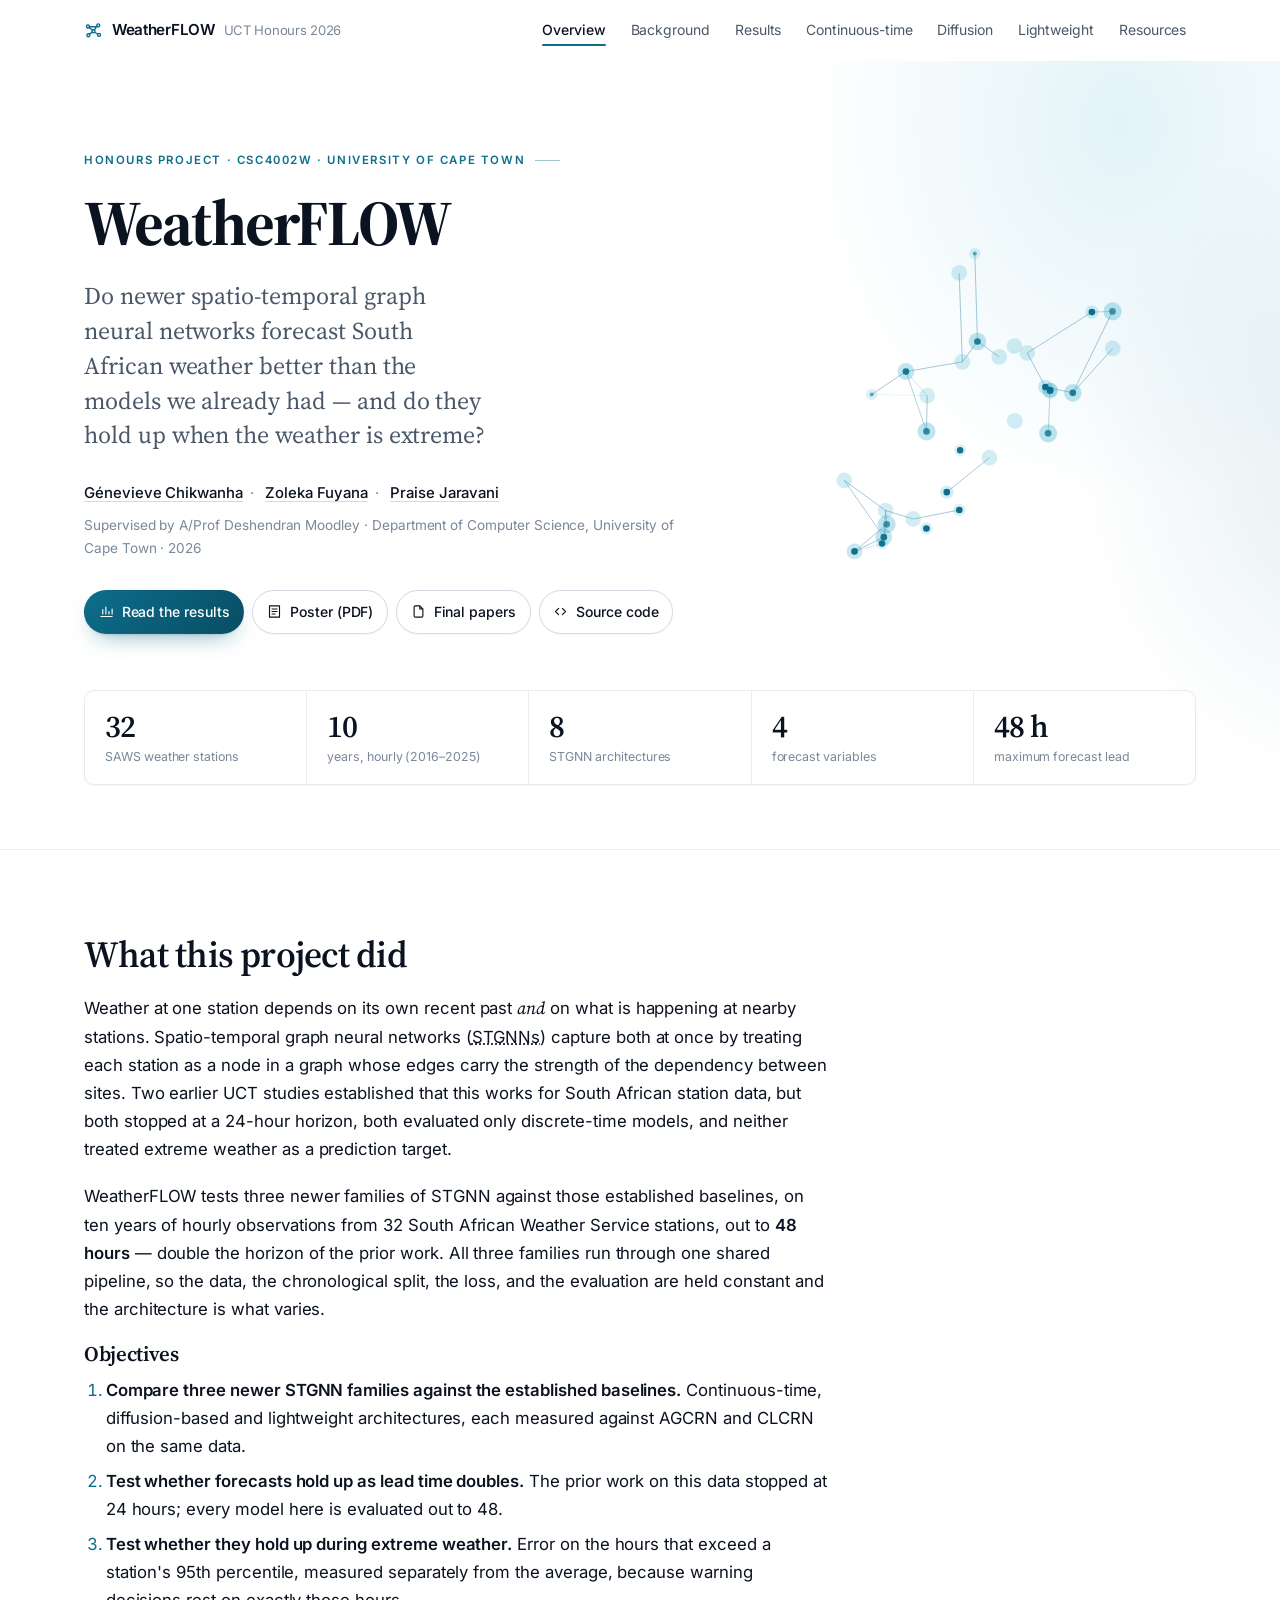
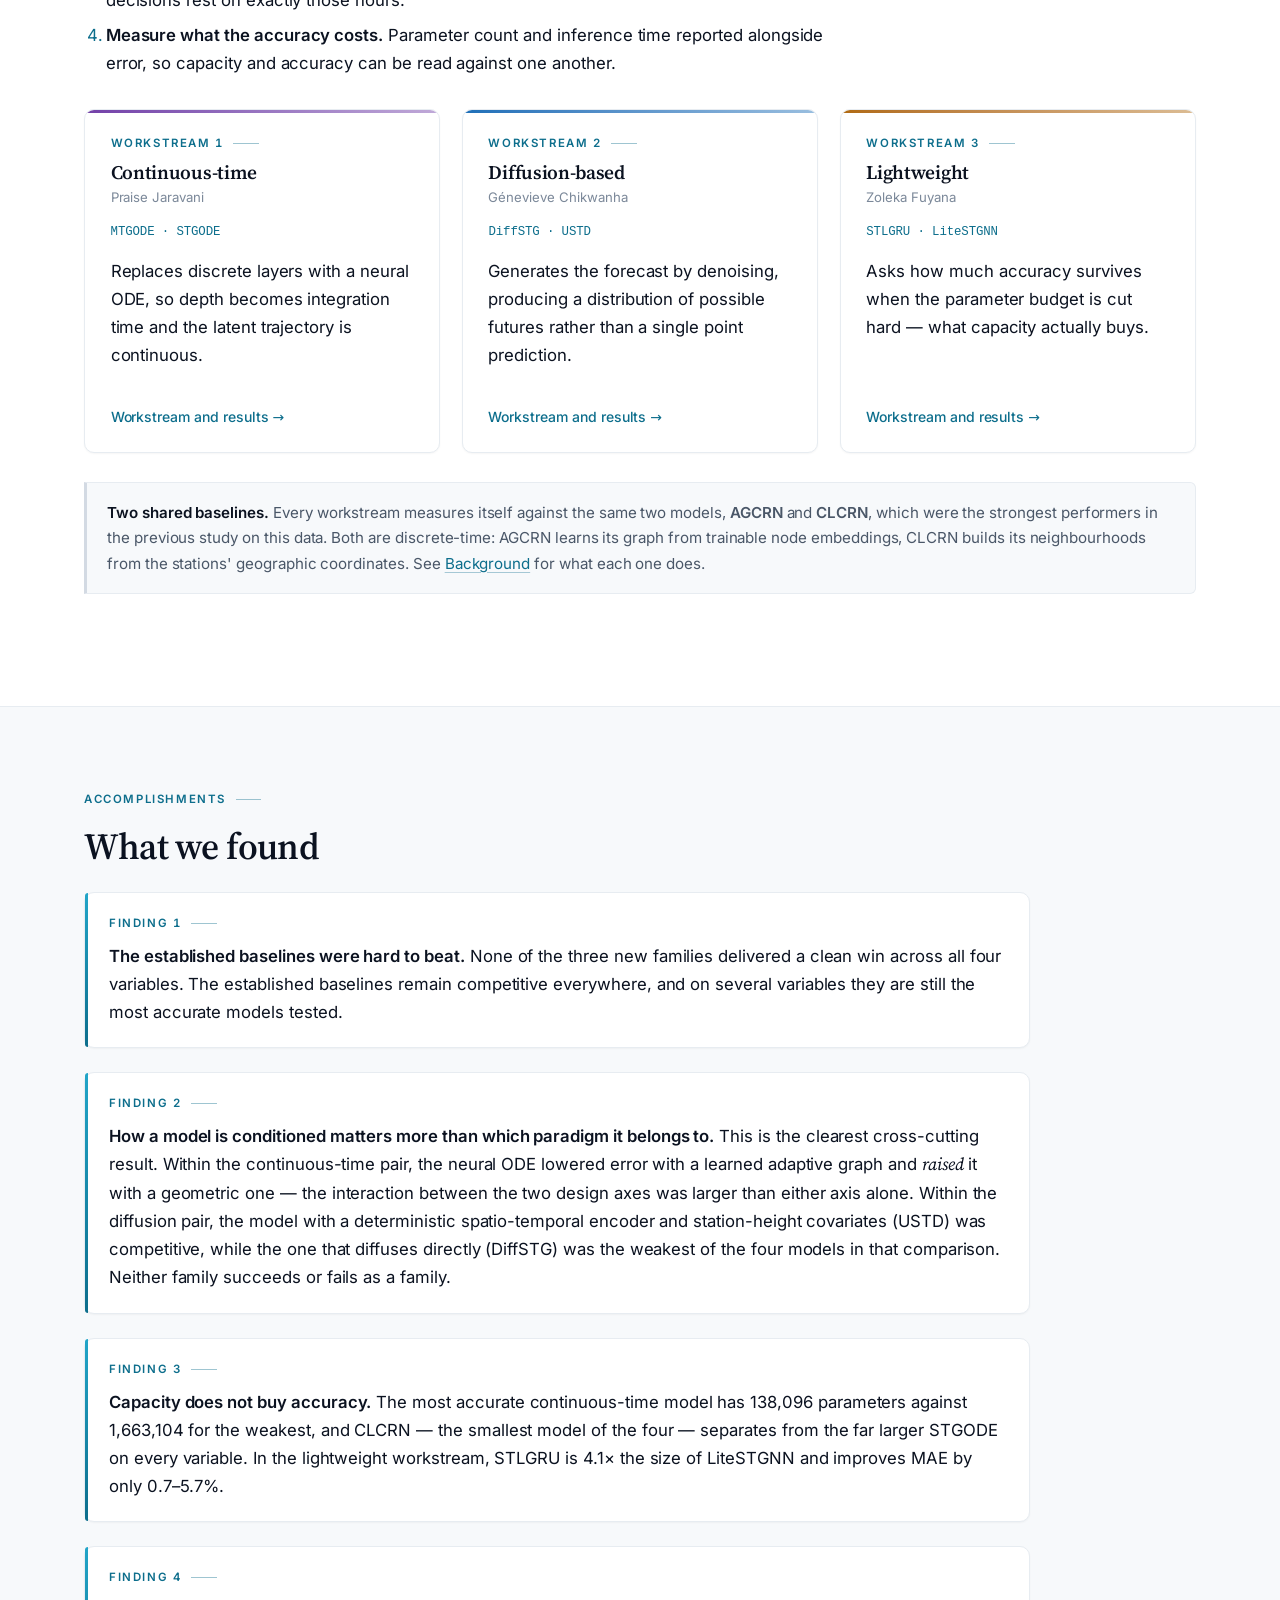
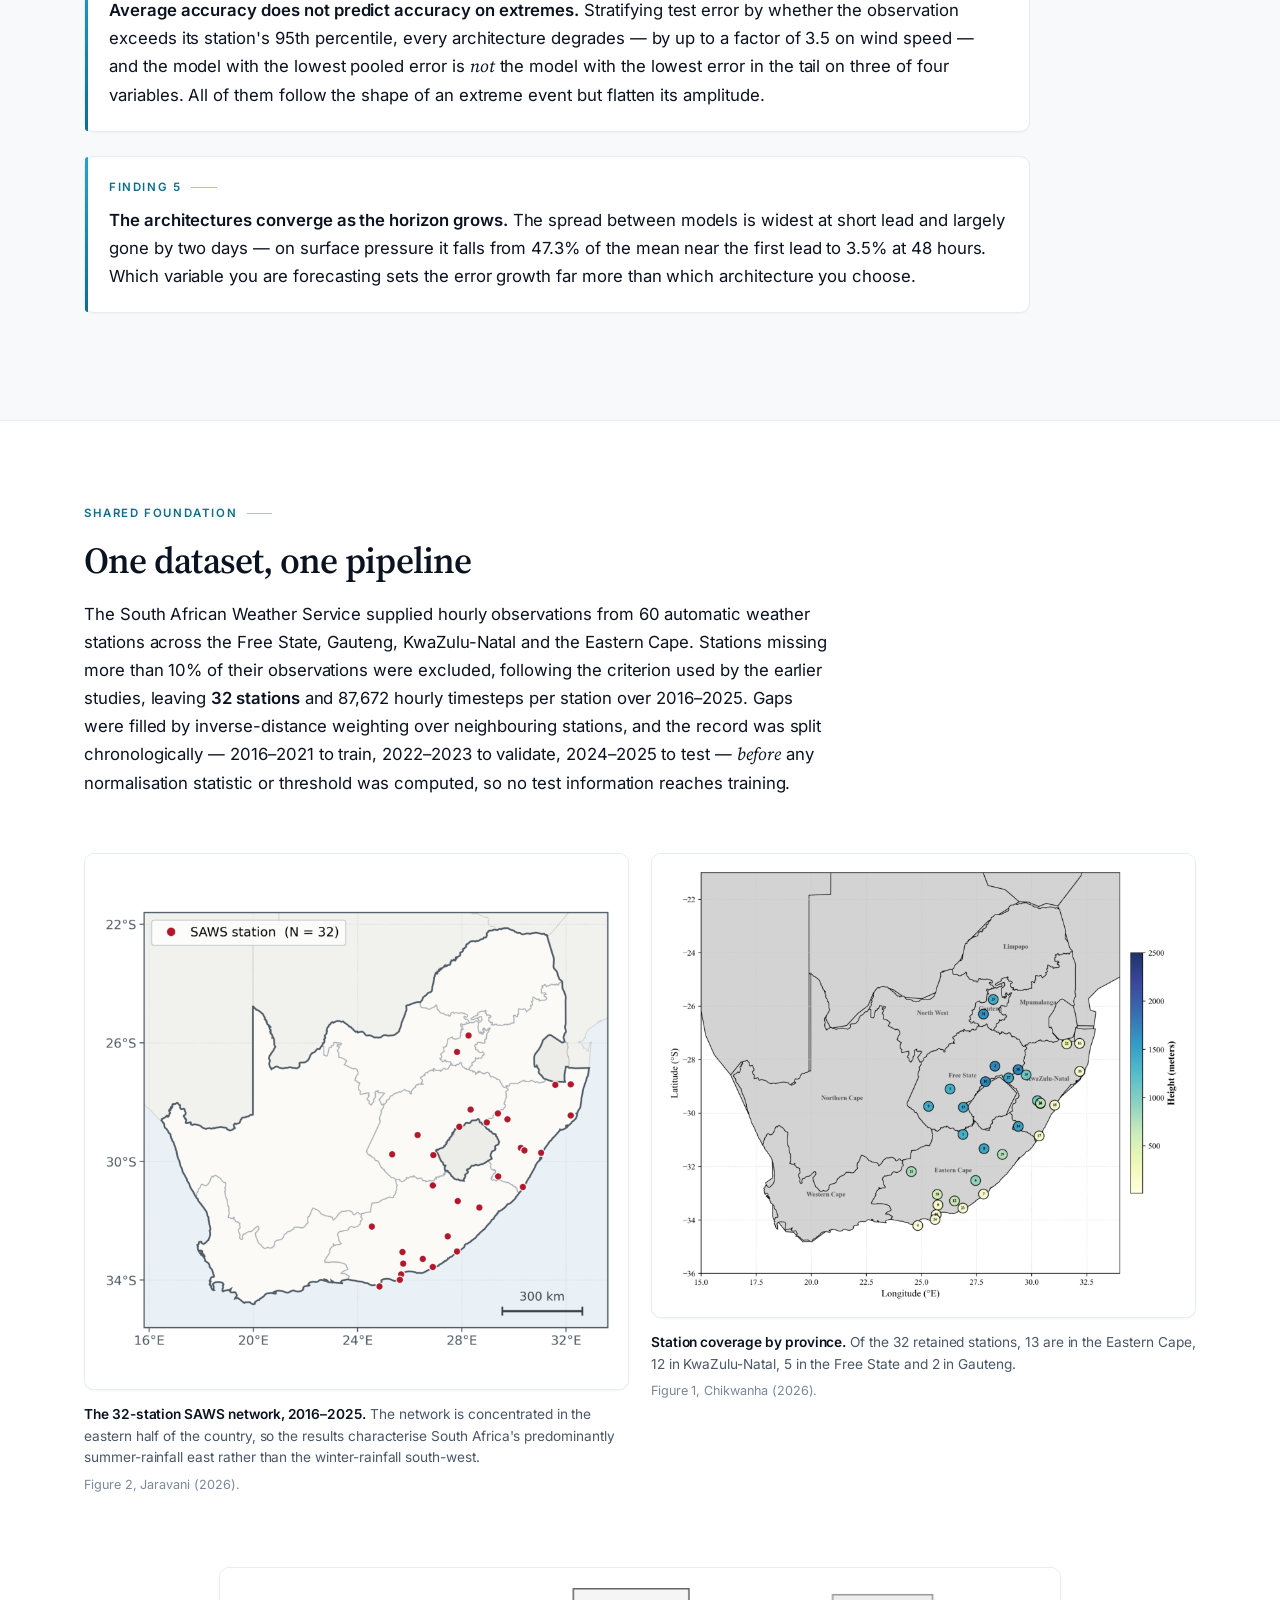
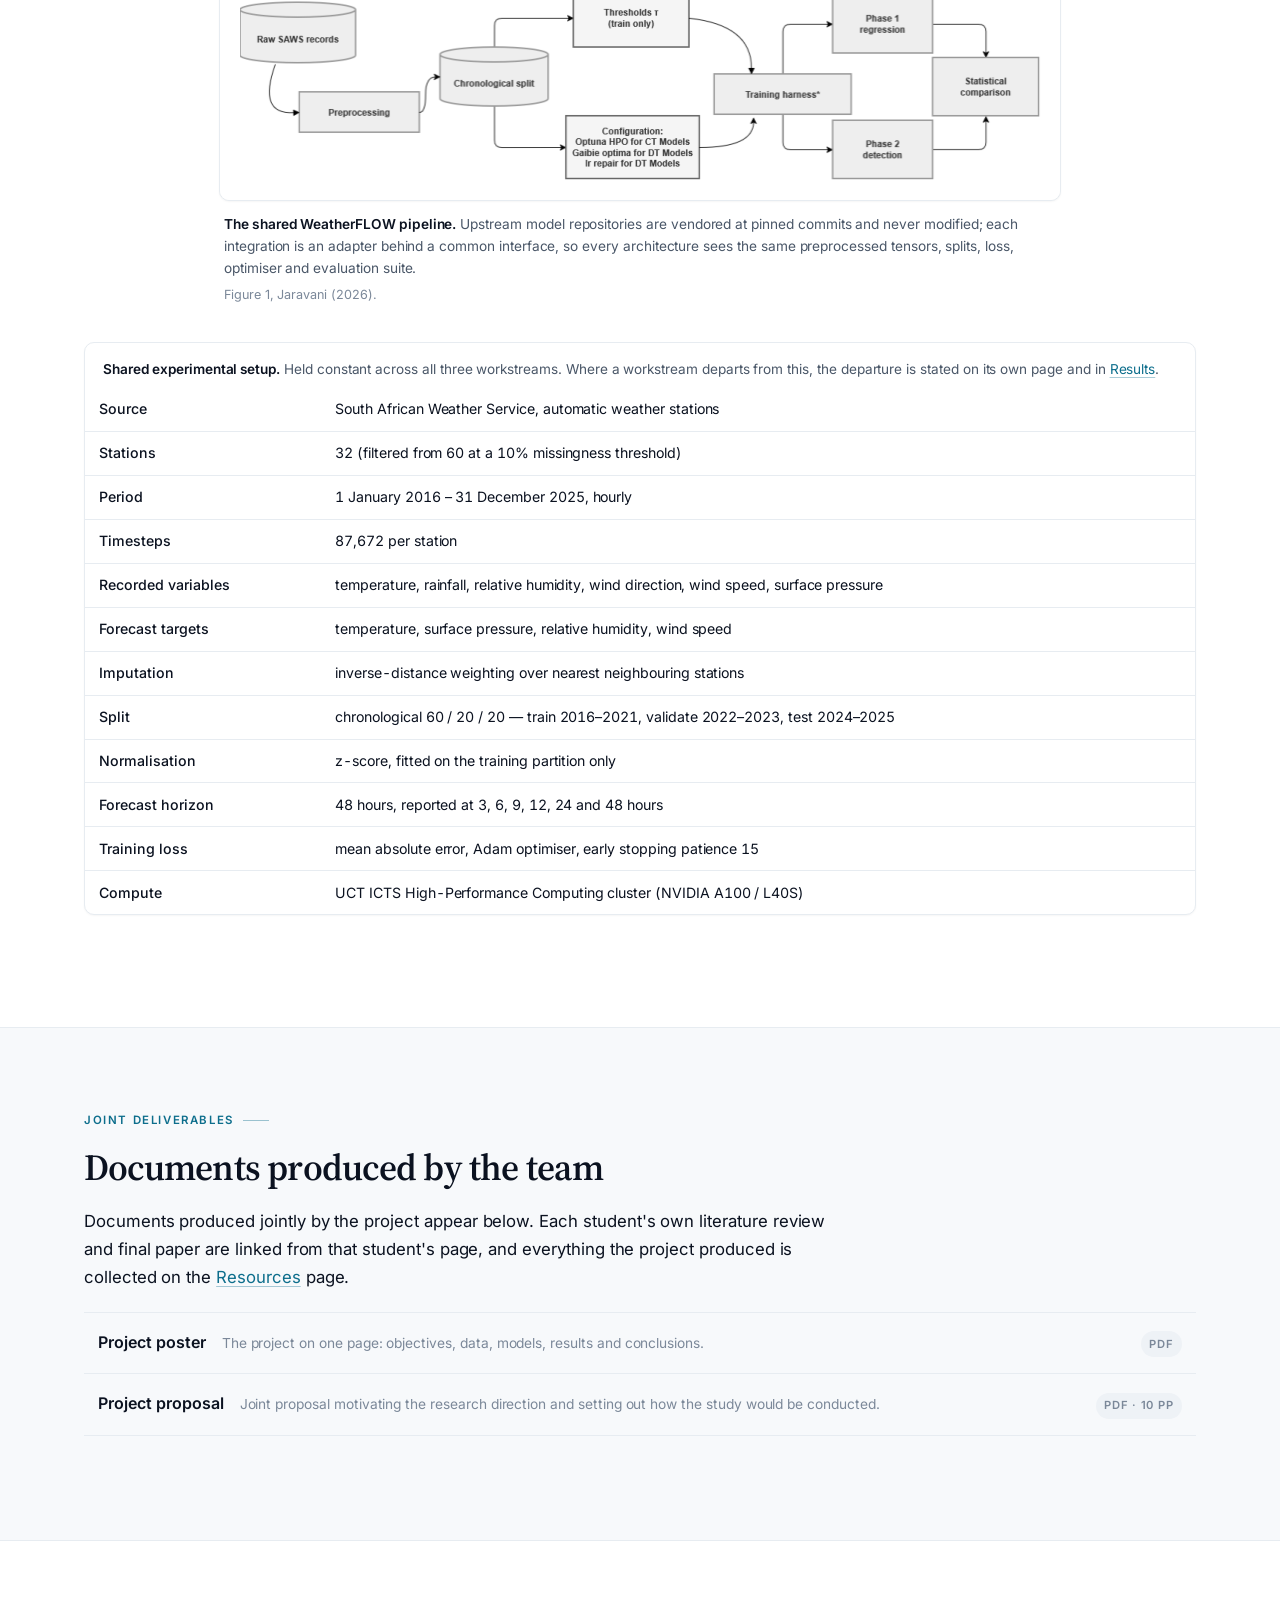
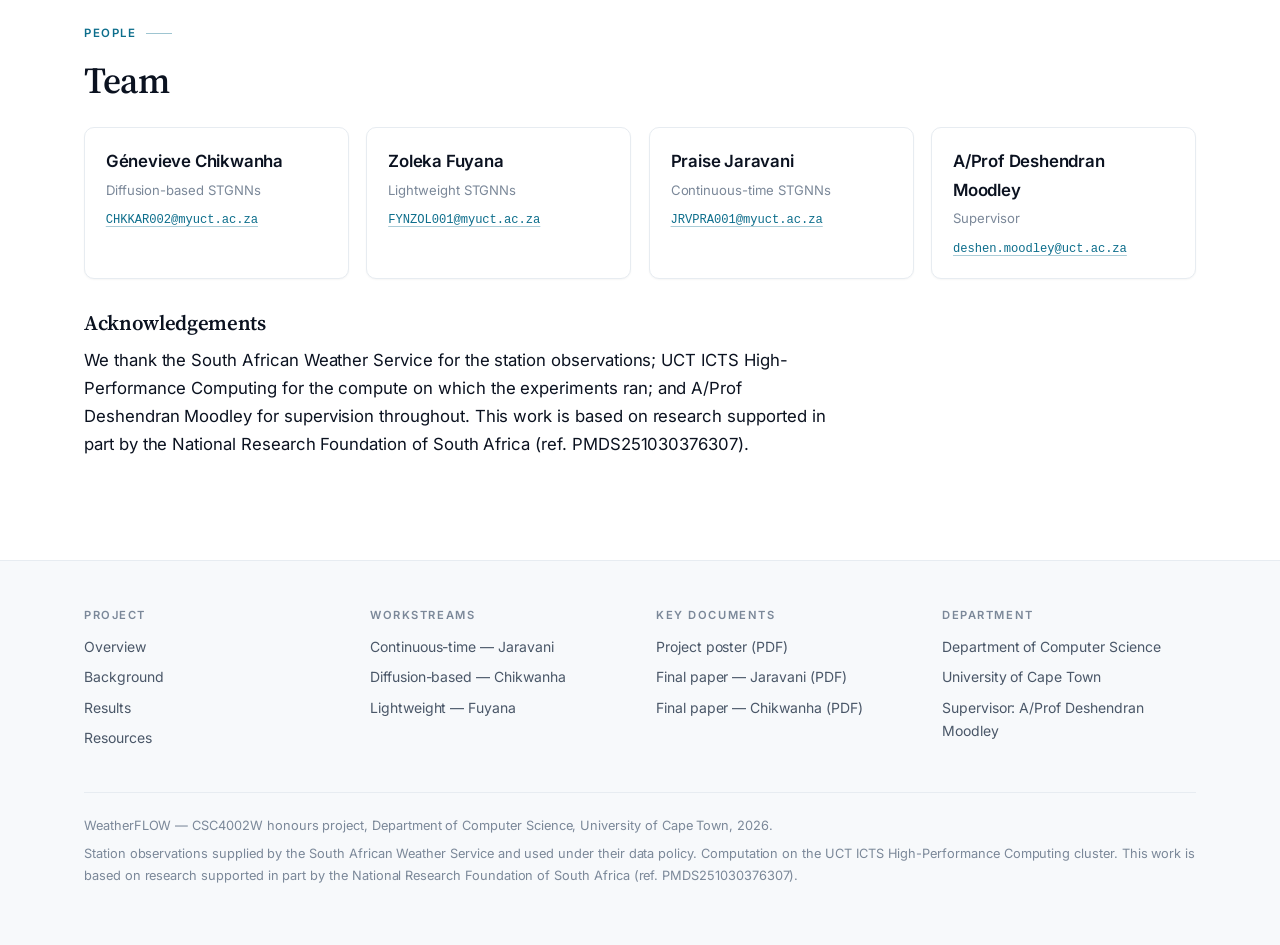
==== commit 9866ddcd: "Mark the site against the department's brief and close the gaps Audited against HonoursProjectWebsit" ====
--- a/index.html
+++ b/index.html
@@ -99,6 +99,22 @@
 the prior work. All three families run through one shared pipeline, so the data,
 the chronological split, the loss, and the evaluation are held constant and the
 architecture is what varies.</p>
+
+<h3>Objectives</h3>
+<ol>
+<li><strong>Compare three newer STGNN families against the established
+baselines.</strong> Continuous-time, diffusion-based and lightweight
+architectures, each measured against AGCRN and CLCRN on the same data.</li>
+<li><strong>Test whether forecasts hold up as lead time doubles.</strong> The
+prior work on this data stopped at 24 hours; every model here is evaluated out
+to 48.</li>
+<li><strong>Test whether they hold up during extreme weather.</strong> Error on
+the hours that exceed a station's 95th percentile, measured separately from the
+average, because warning decisions rest on exactly those hours.</li>
+<li><strong>Measure what the accuracy costs.</strong> Parameter count and
+inference time reported alongside error, so capacity and accuracy can be read
+against one another.</li>
+</ol>
 </div>
 
 <div class="grid three" style="margin-top:2rem">
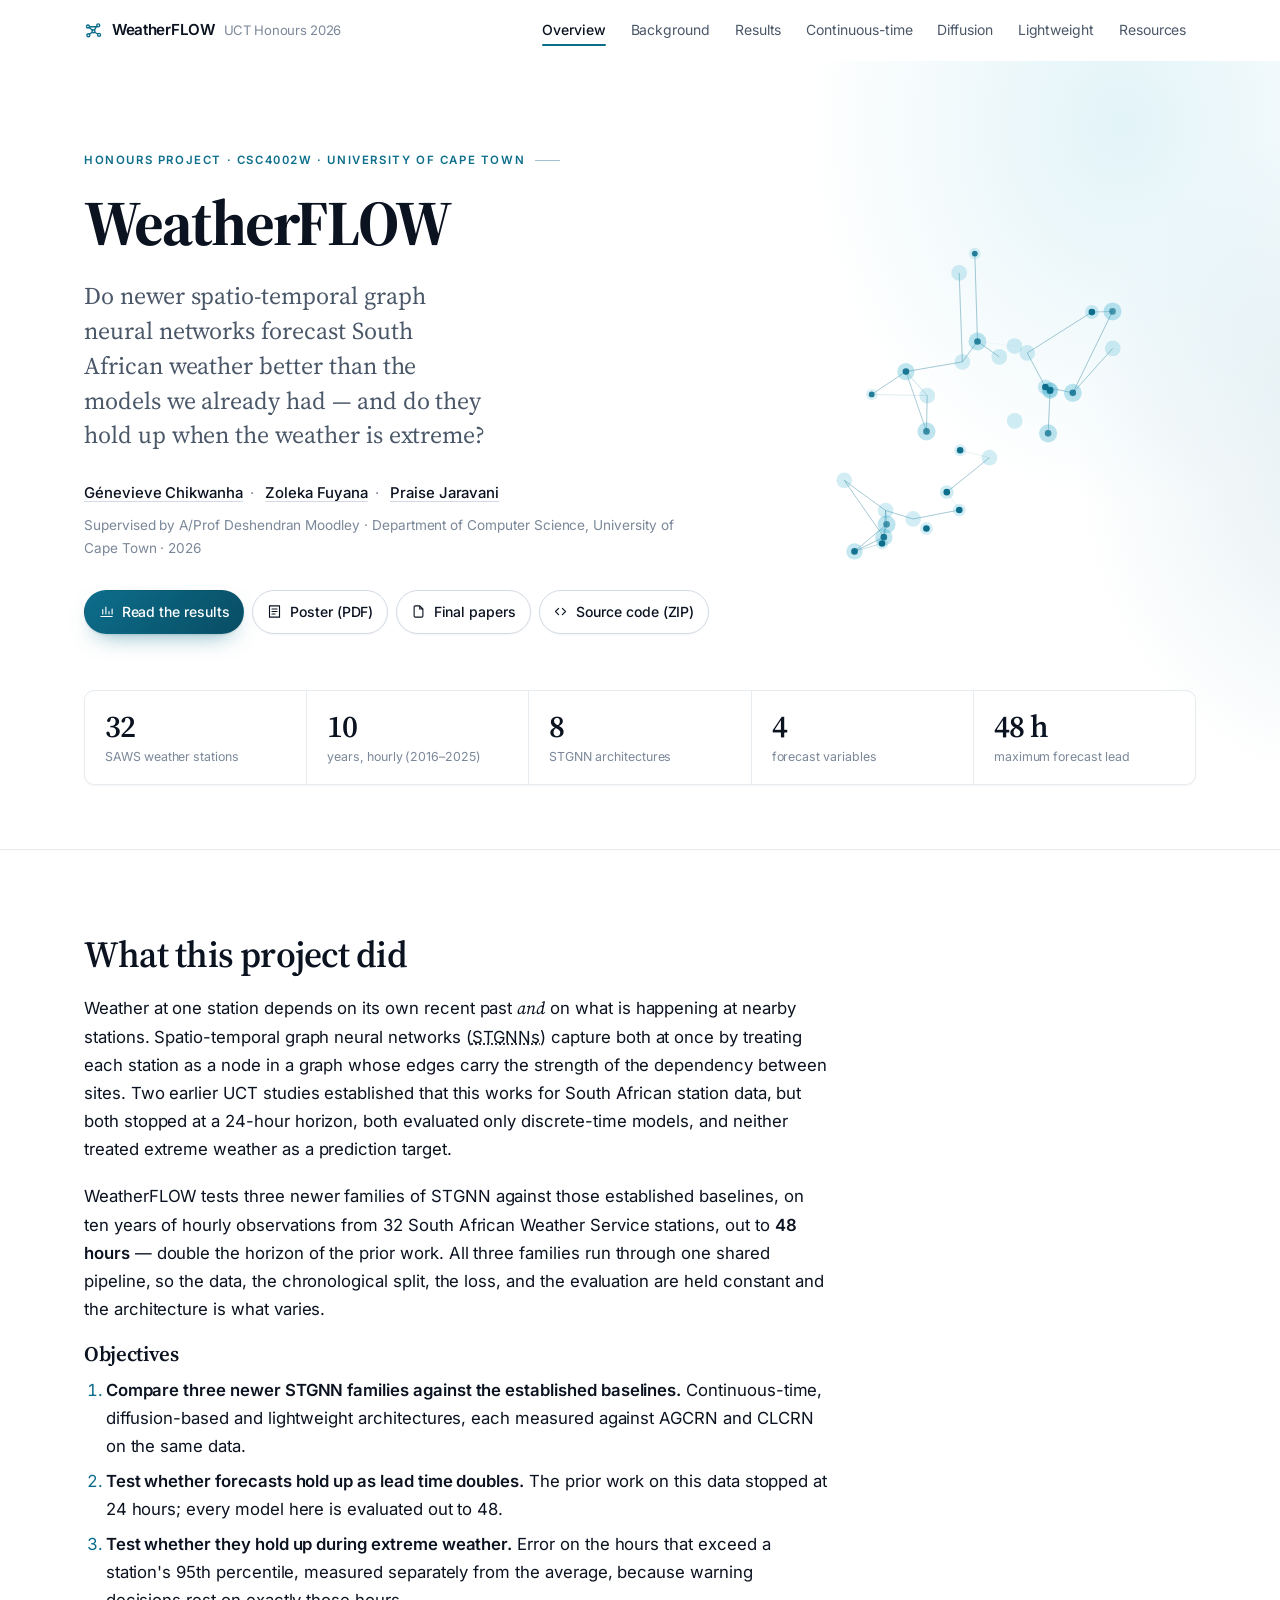
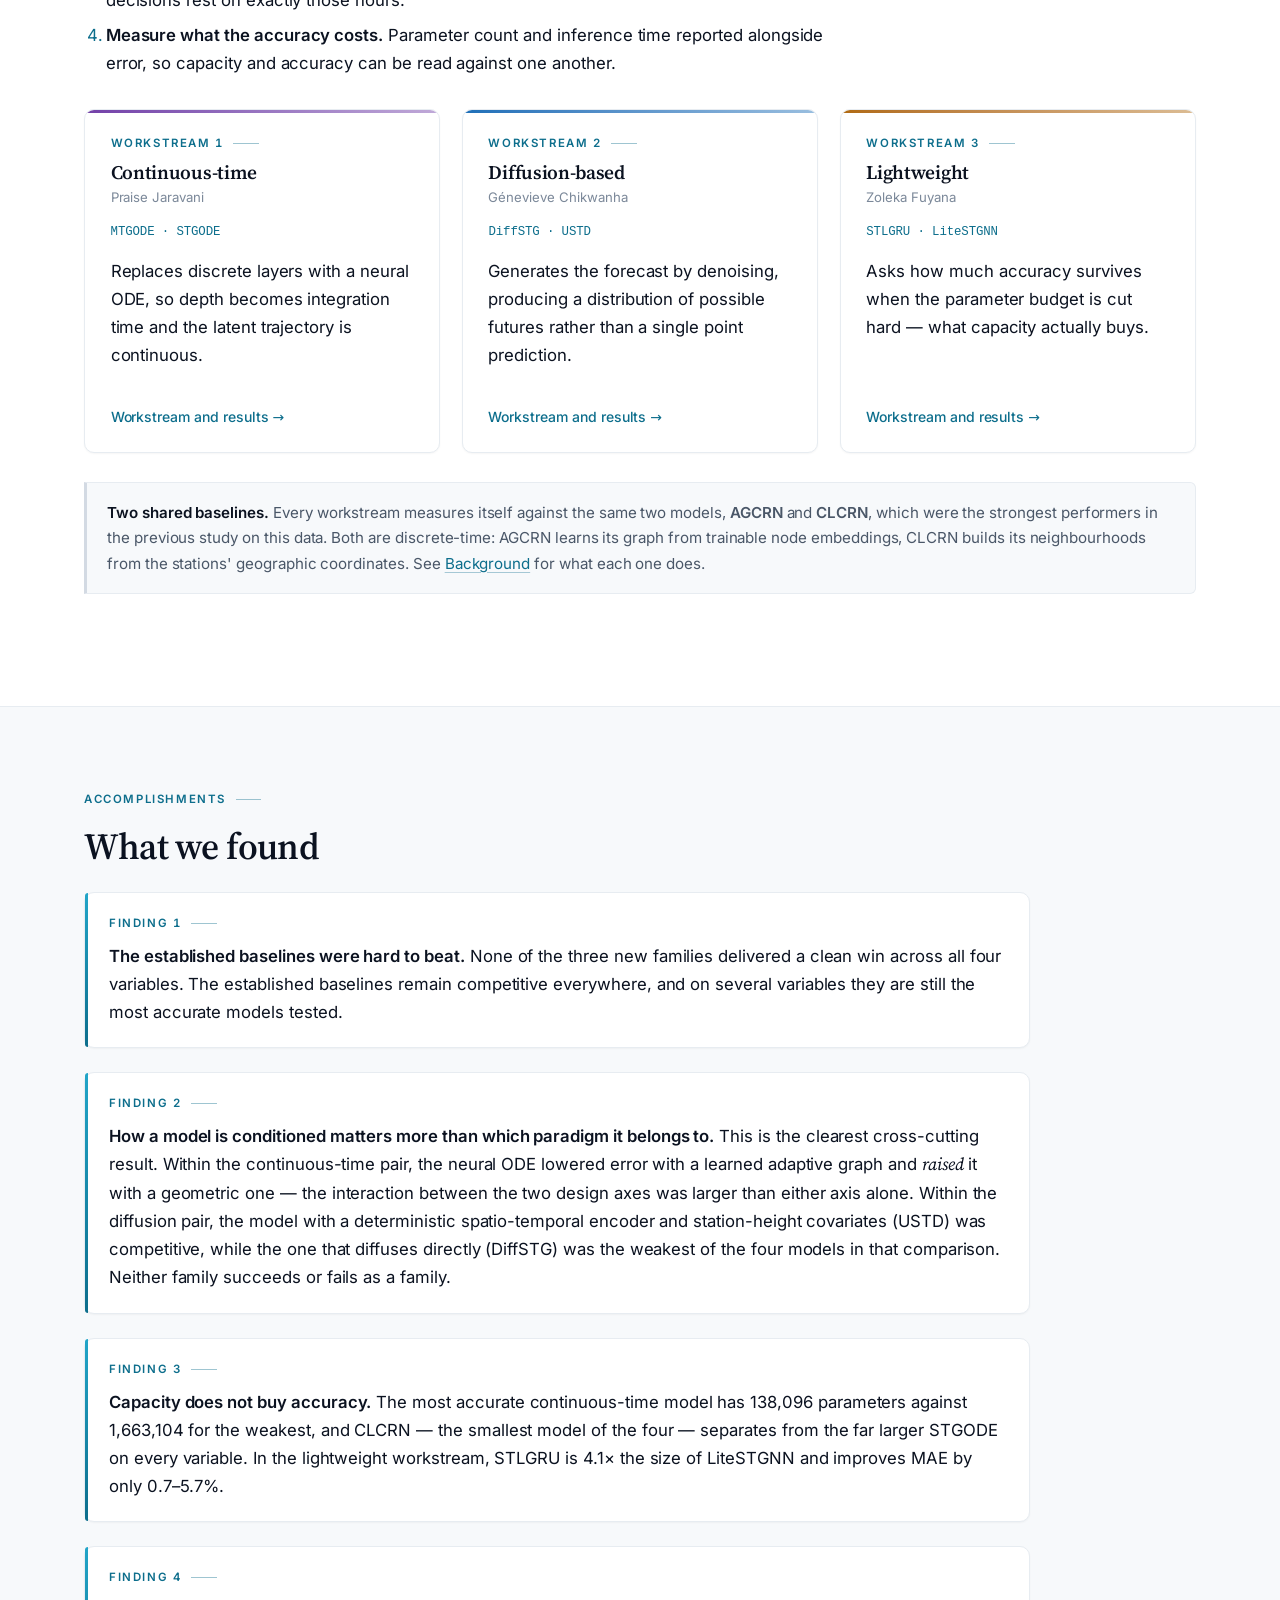
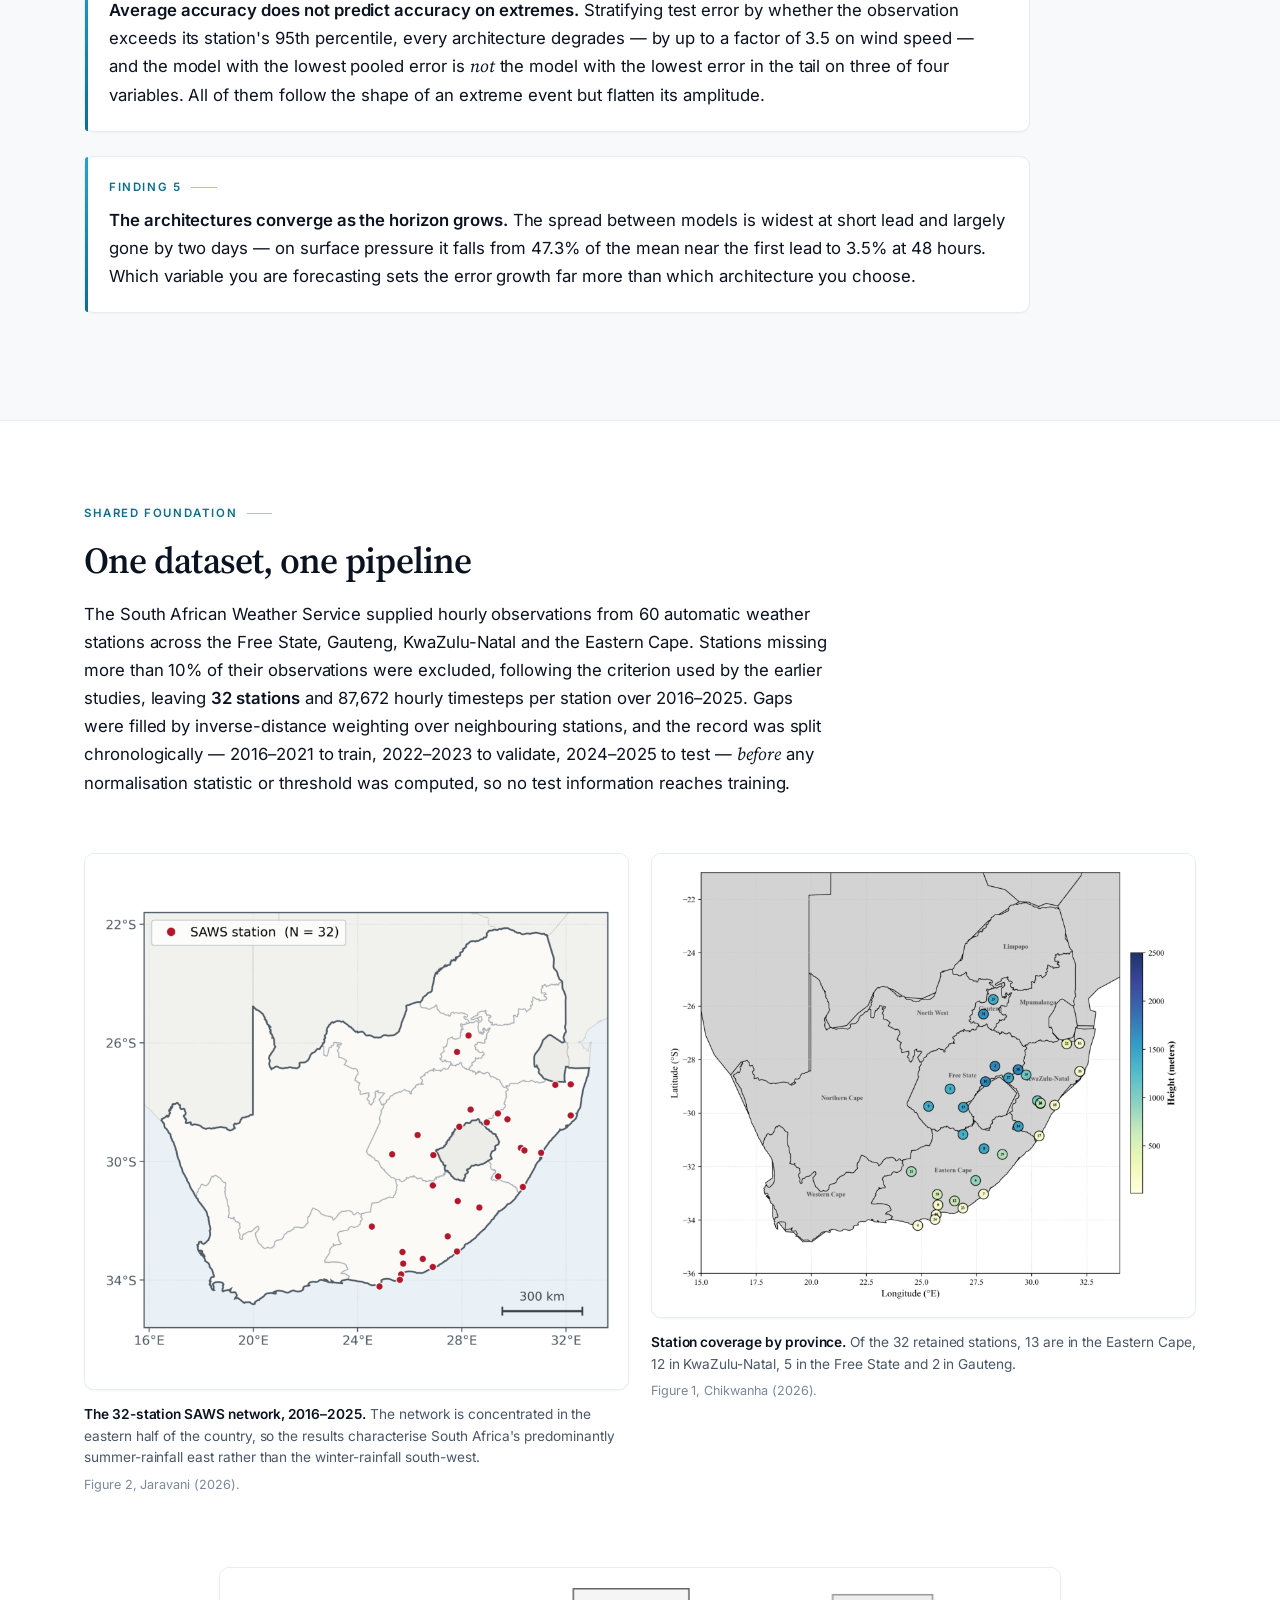
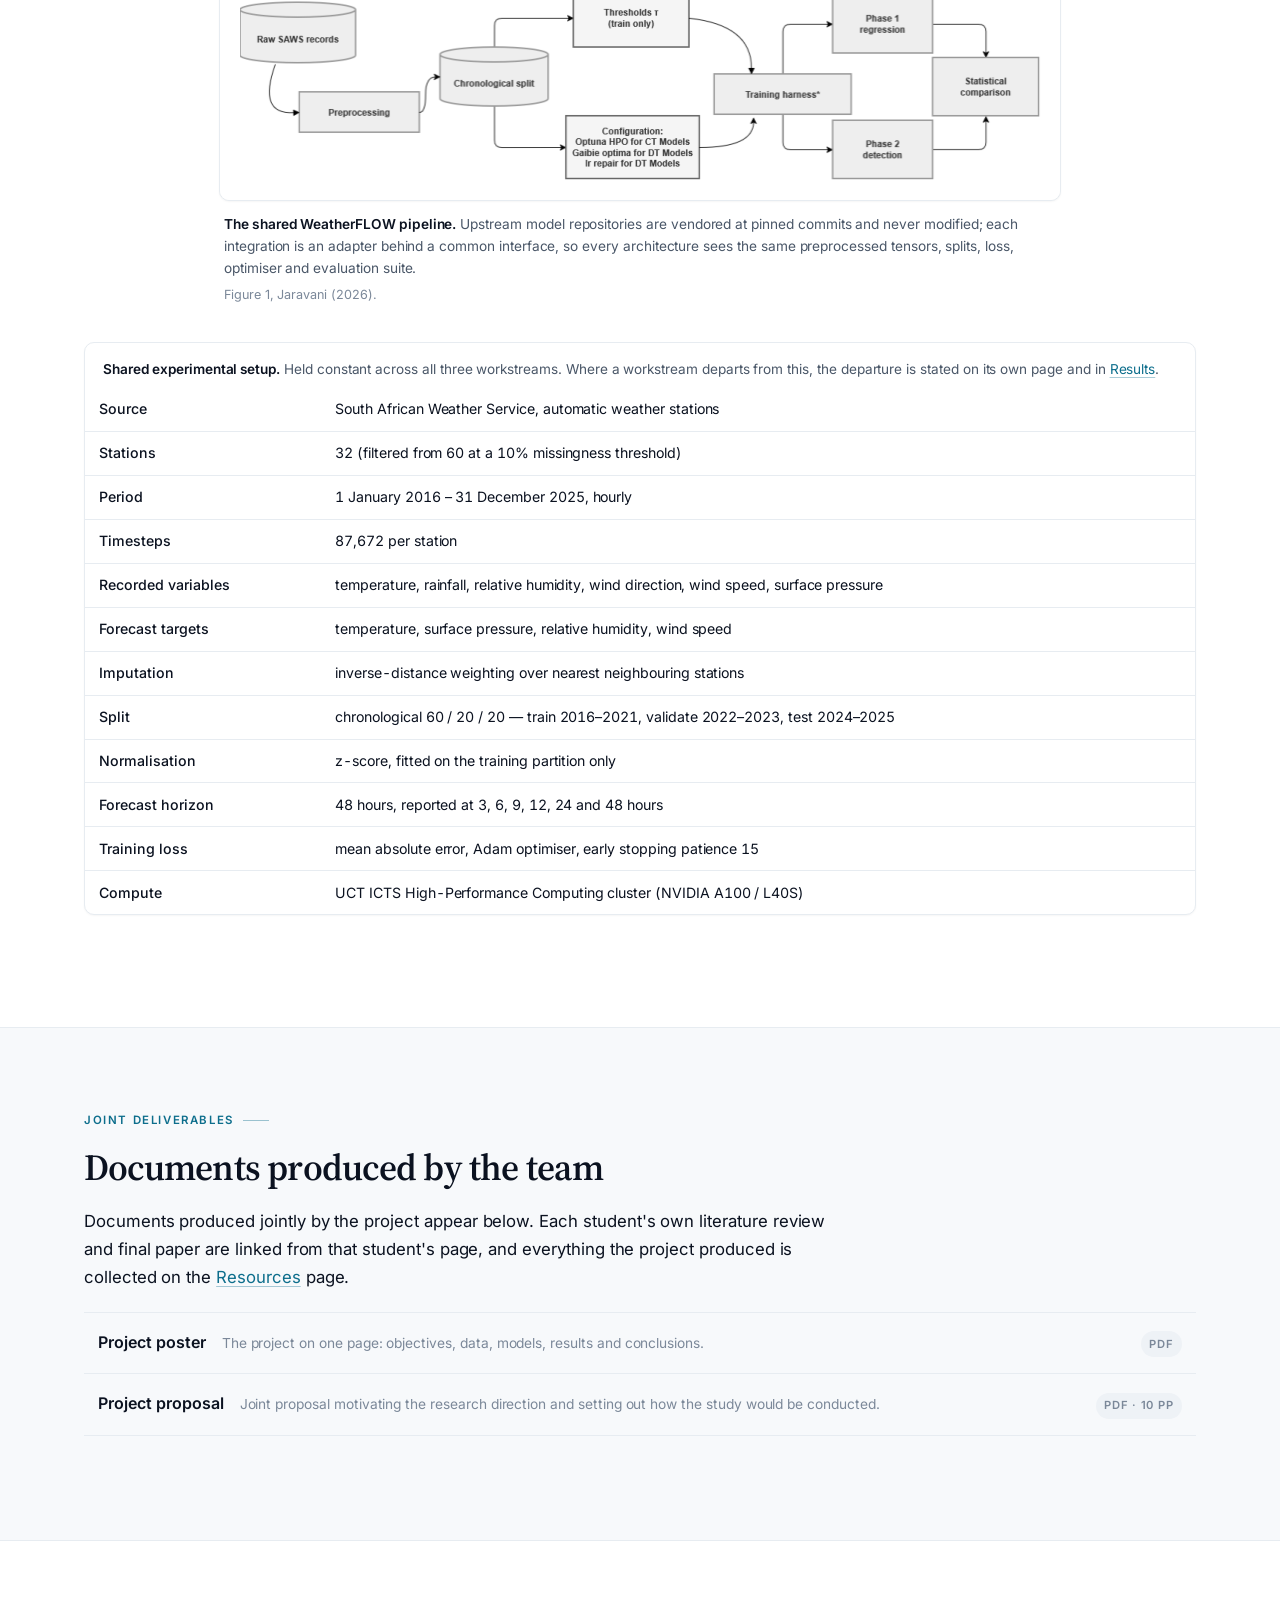
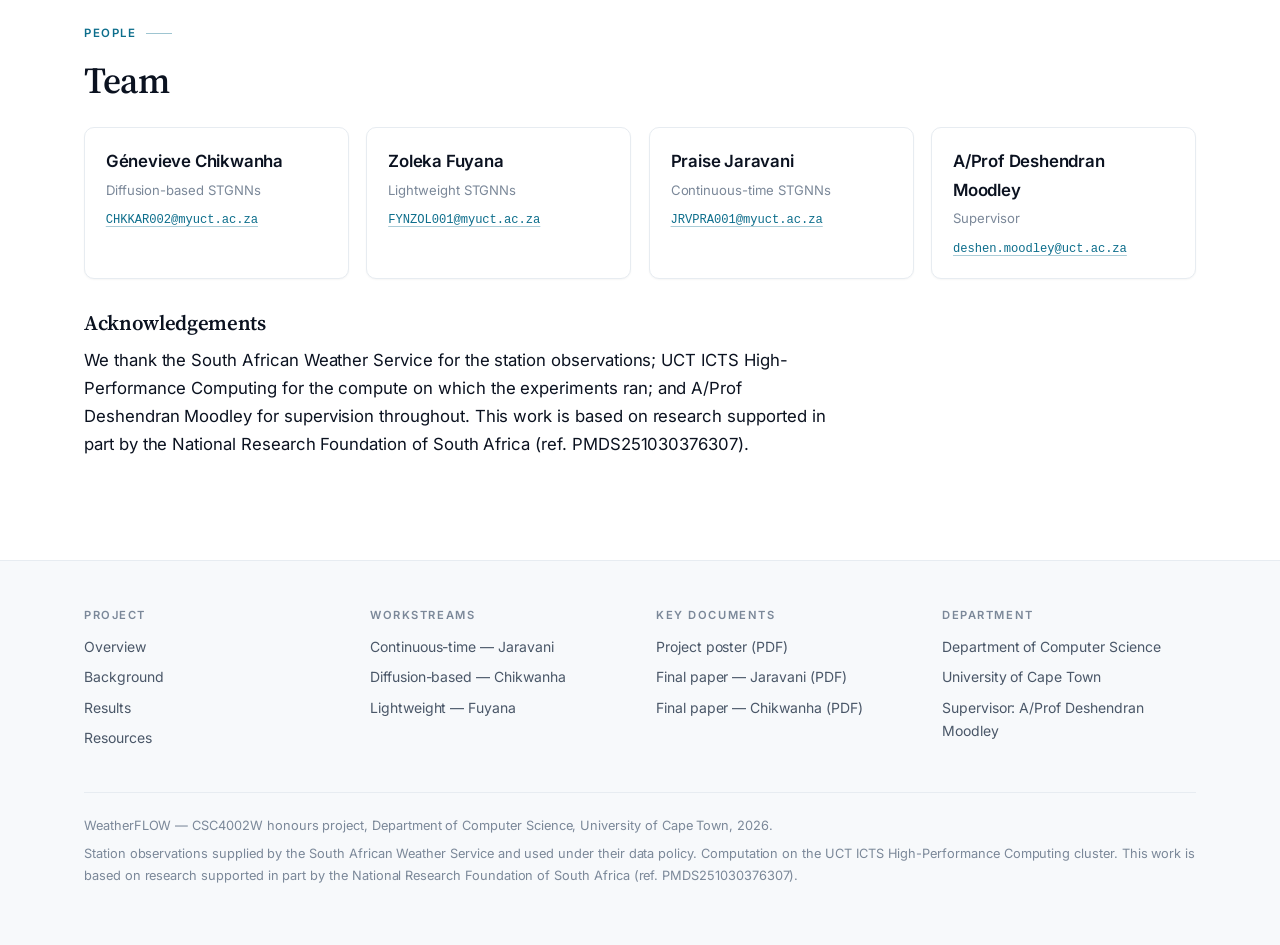
==== commit 3c2ec0fc: "Link the source archive directly from the entry page too The hero pill still pointed at the Resource" ====
--- a/index.html
+++ b/index.html
@@ -58,9 +58,9 @@
 <li><a class="pill" href="resources.html#papers">
 <svg viewBox="0 0 24 24" fill="none" stroke="currentColor" stroke-width="1.8" stroke-linecap="round" stroke-linejoin="round" aria-hidden="true" focusable="false"><path d="M14 3H7a2 2 0 0 0-2 2v14a2 2 0 0 0 2 2h10a2 2 0 0 0 2-2V8zM14 3v5h5"/></svg>
 Final papers</a></li>
-<li><a class="pill" href="resources.html#code">
+<li><a class="pill" href="assets/code/weatherflow-source.zip">
 <svg viewBox="0 0 24 24" fill="none" stroke="currentColor" stroke-width="1.8" stroke-linecap="round" stroke-linejoin="round" aria-hidden="true" focusable="false"><path d="m9 17-5-5 5-5M15 7l5 5-5 5"/></svg>
-Source code</a></li>
+Source code (ZIP)</a></li>
 </ul>
 </div>
 
